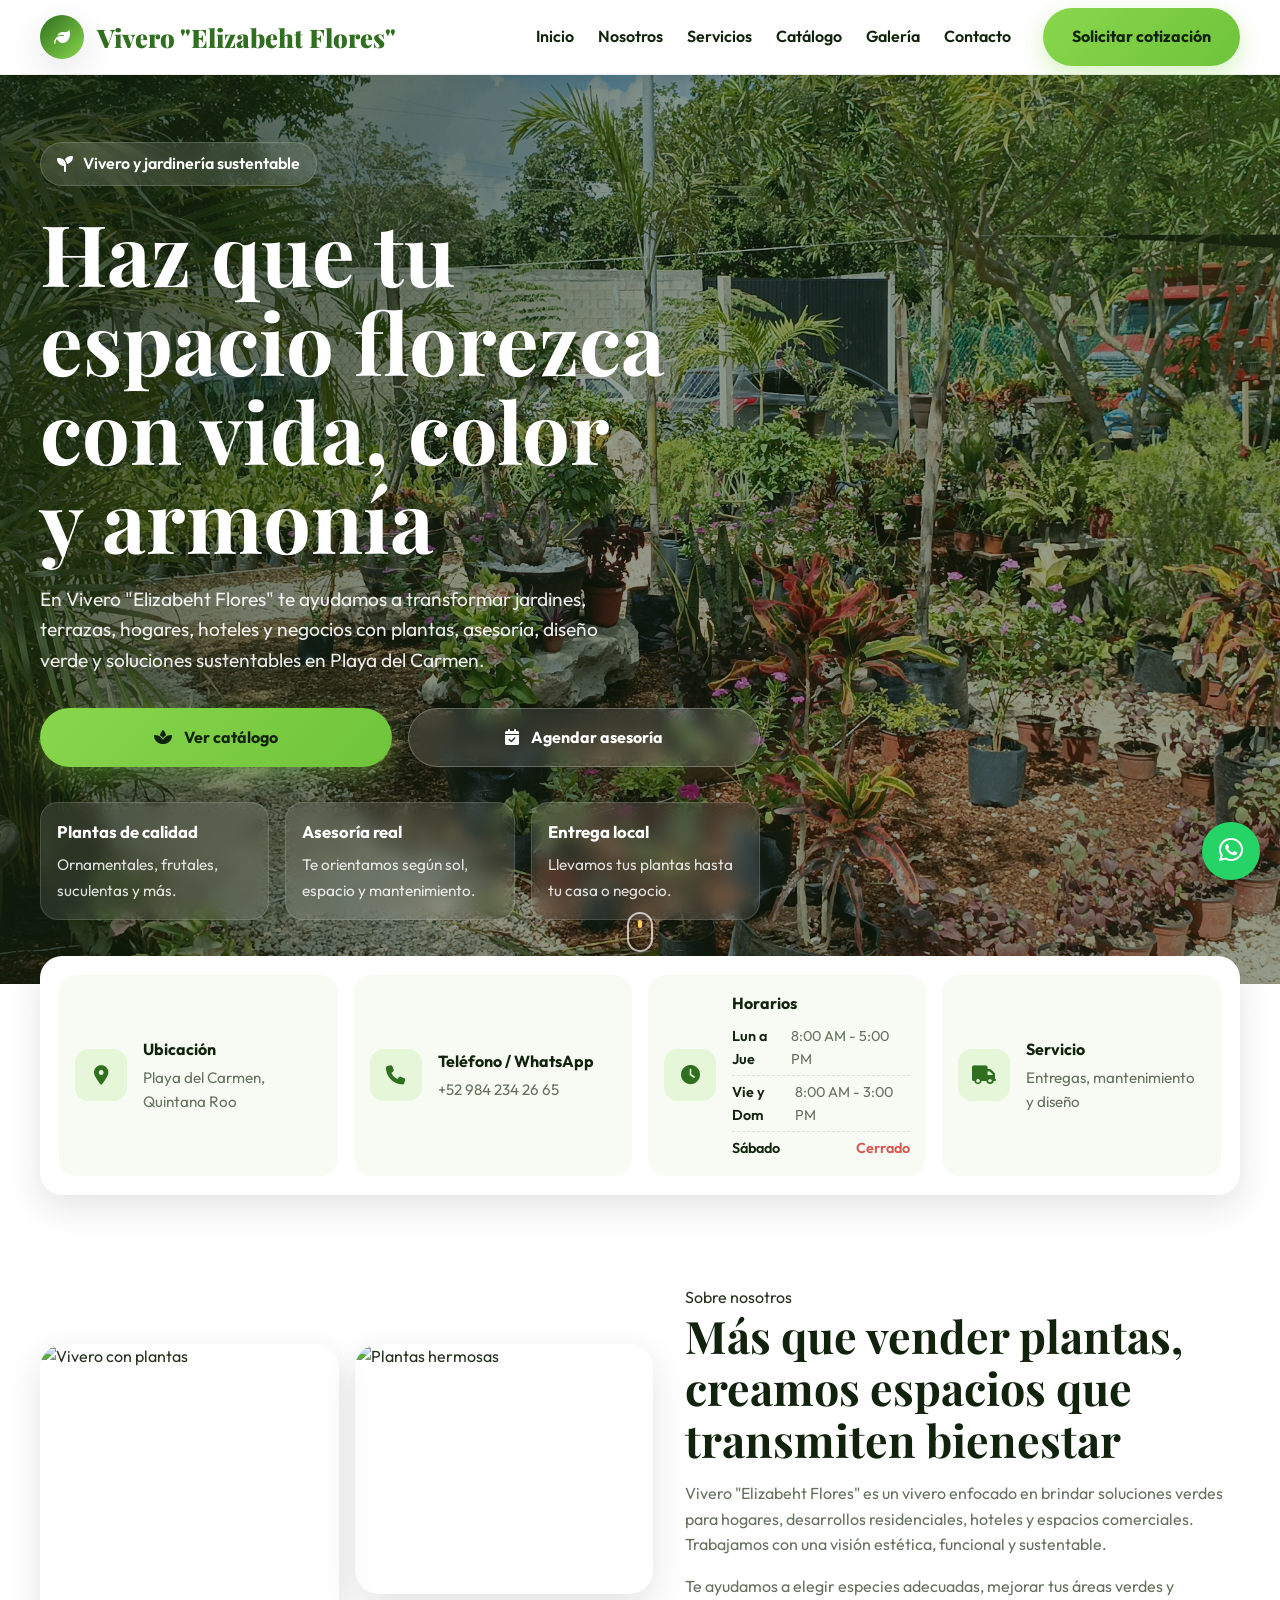
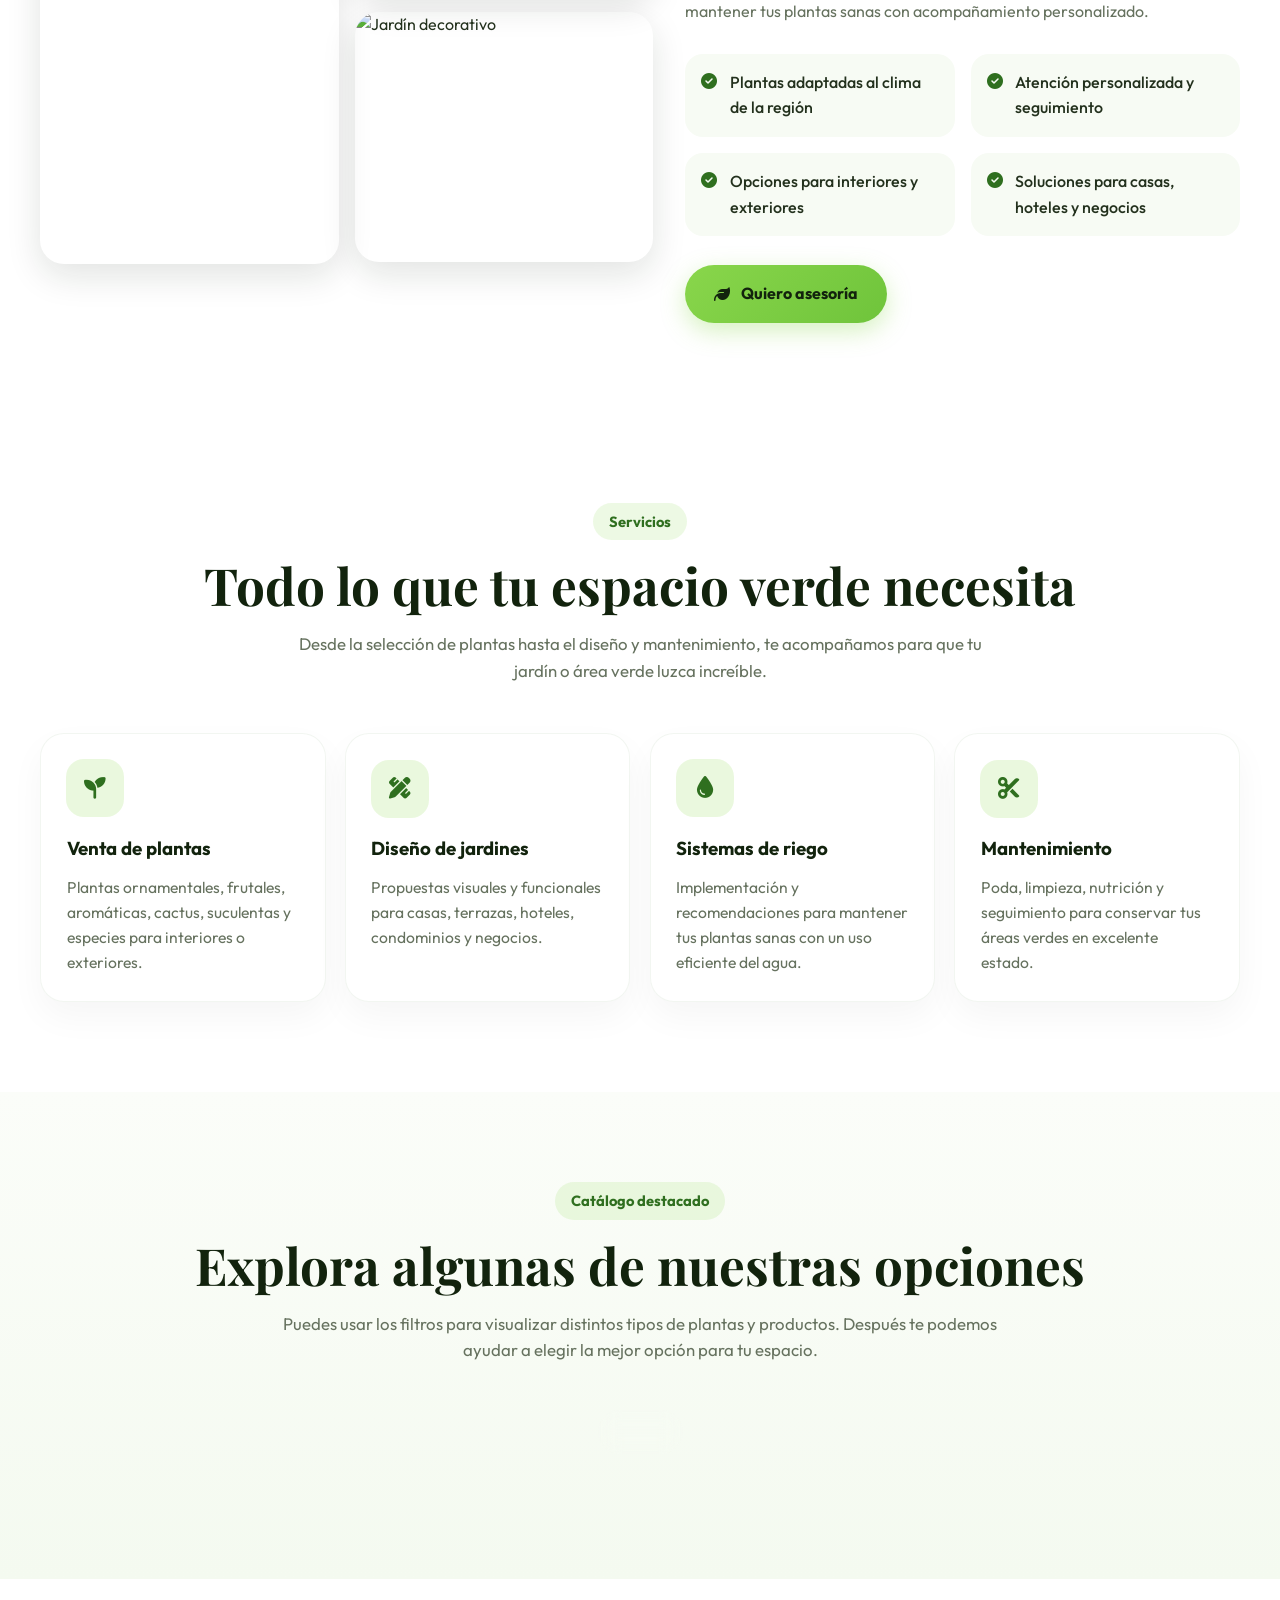
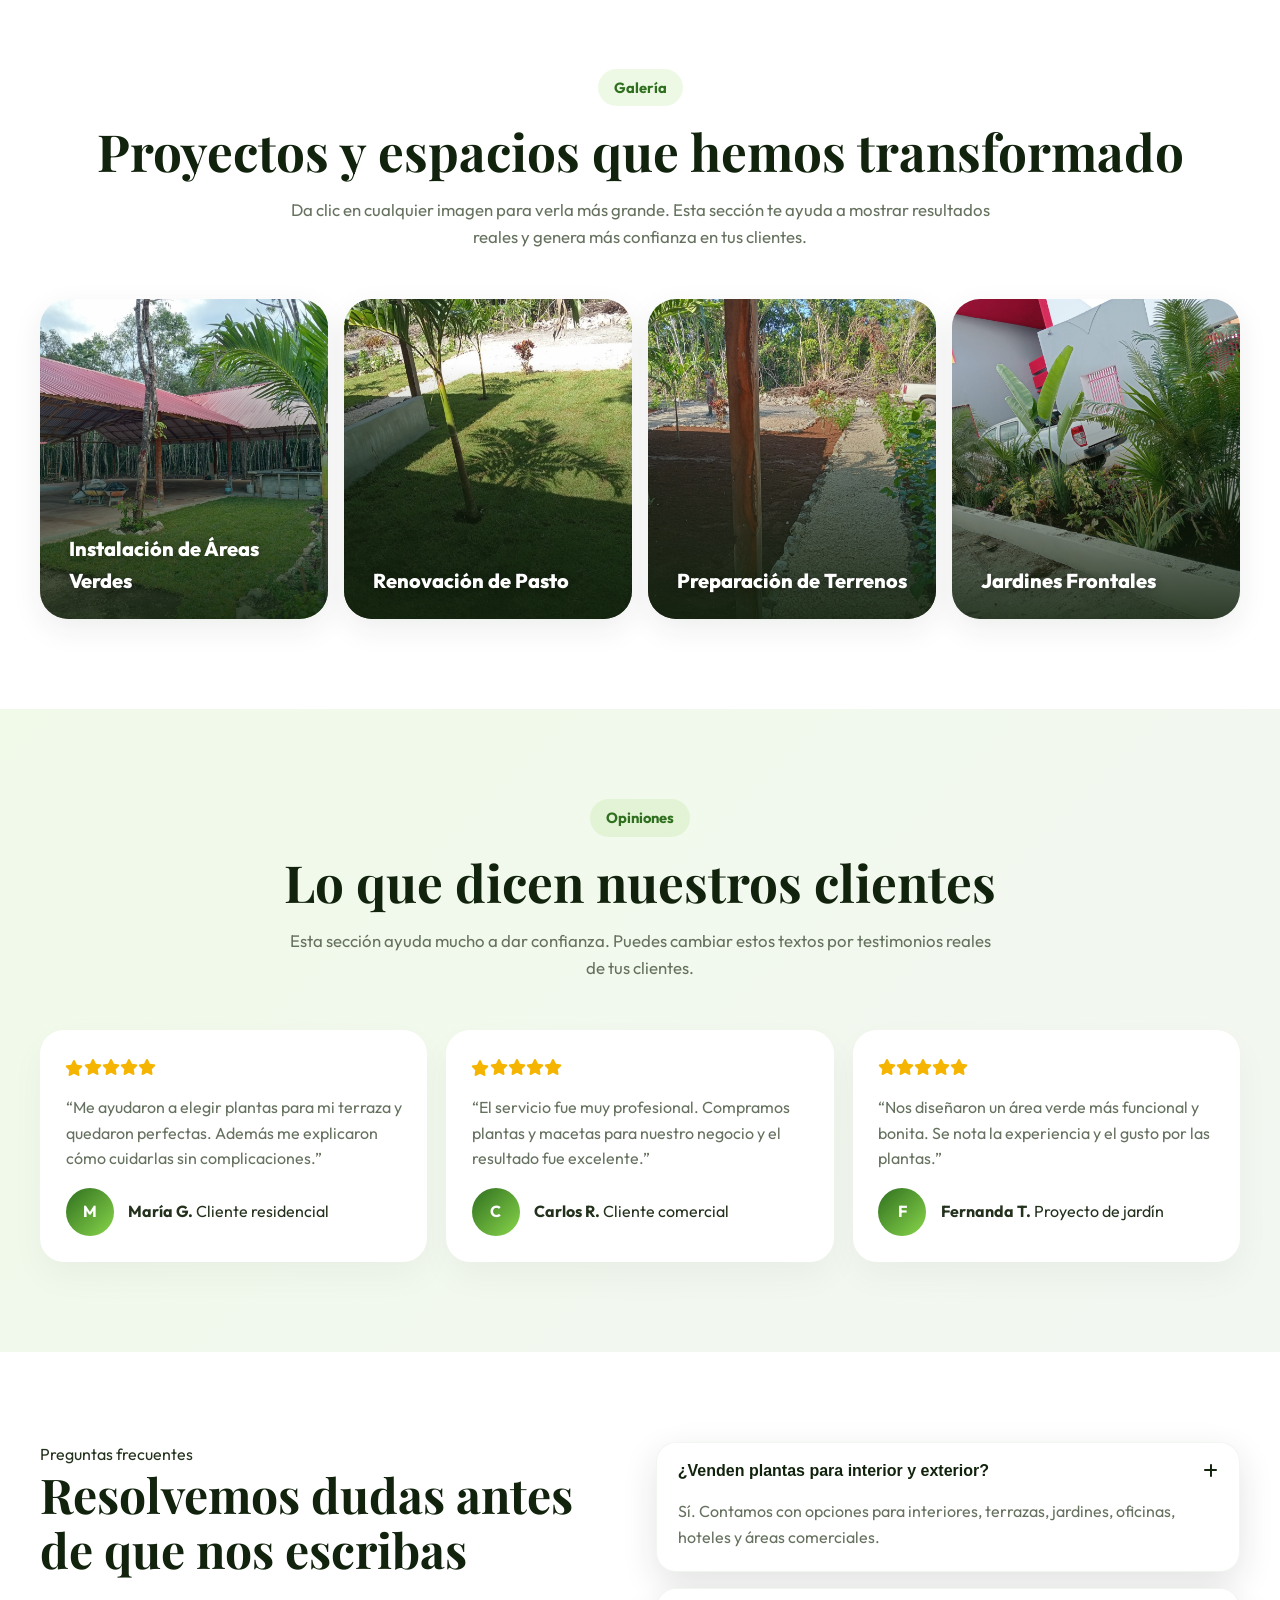
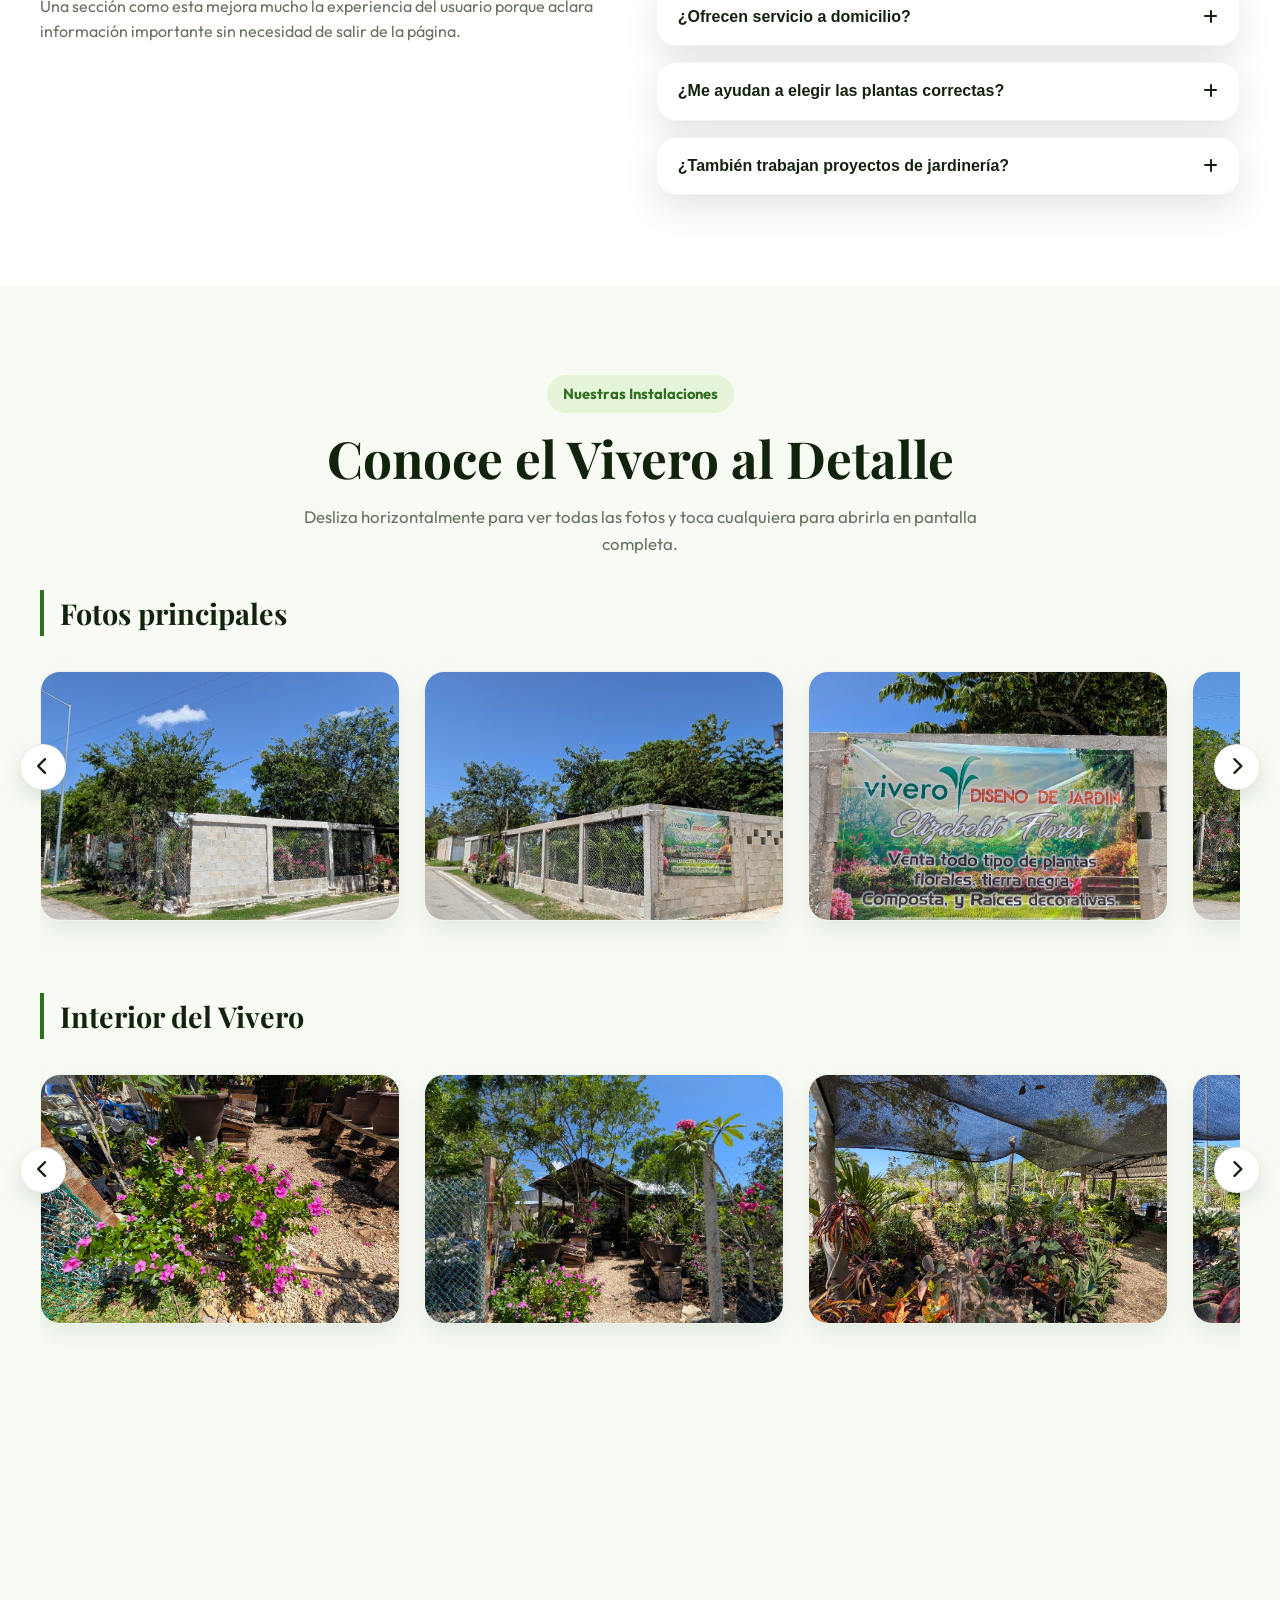
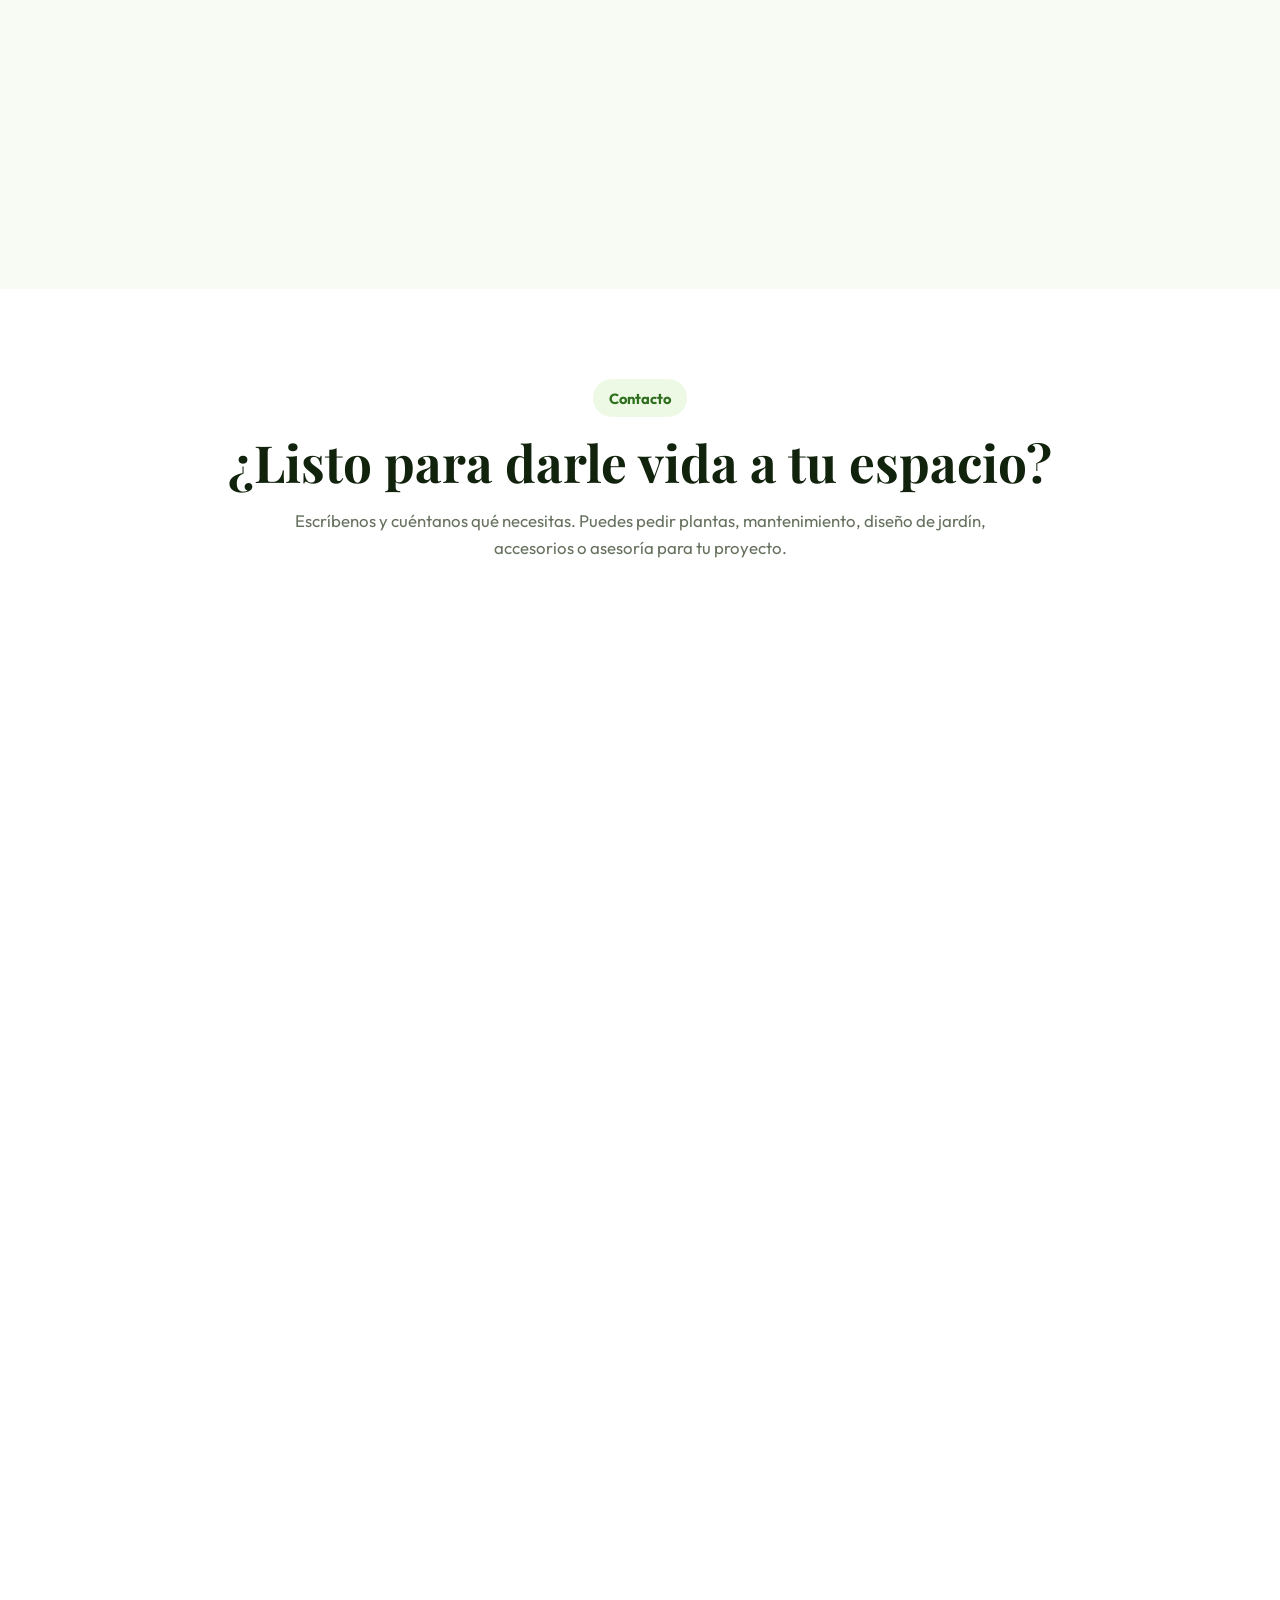
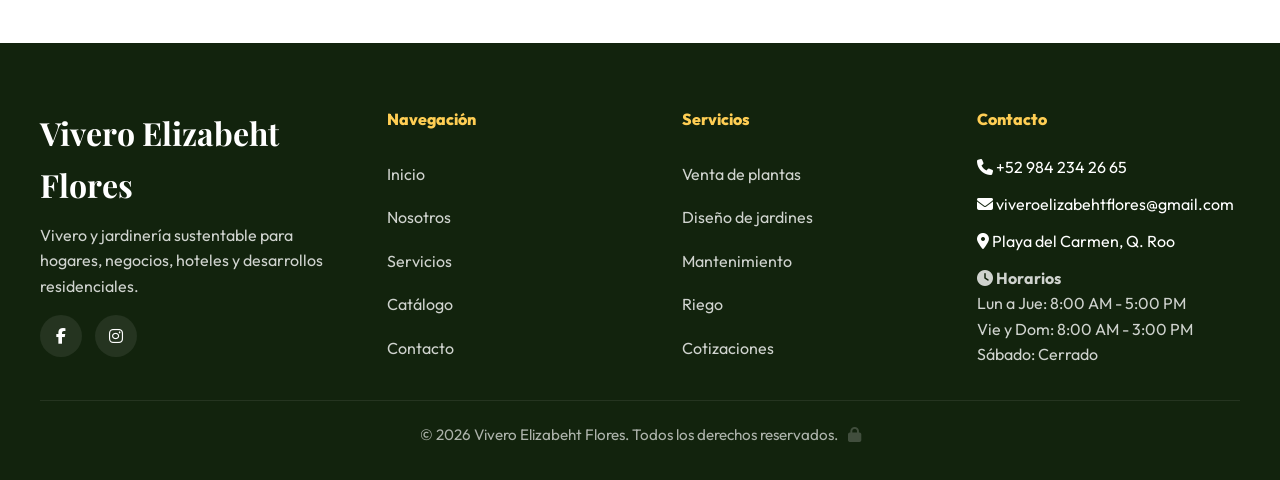
==== index.html @ 1a07c782 "feat: make categories dynamic and filters functional in catalog and admin panel" ====
<!doctype html>
<html lang="es">
  <head>
    <meta charset="UTF-8" />
    <meta name="viewport" content="width=device-width, initial-scale=1.0" />
    <title>Vivero "Elizabeht Flores" | Vivero y Diseño de Jardin</title>
    <!-- Favicon sin imagen, usando un emoji como SVG directo -->
    <link
      rel="icon"
      href="data:image/svg+xml,<svg xmlns=%22http://www.w3.org/2000/svg%22 viewBox=%220 0 100 100%22><text y=%22.9em%22 font-size=%2290%22>🍃</text></svg>"
    />

    <link
      href="https://fonts.googleapis.com/css2?family=Outfit:wght@300;400;500;600;700;800&family=Playfair+Display:wght@700;900&display=swap"
      rel="stylesheet"
    />
    <link
      rel="stylesheet"
      href="https://cdnjs.cloudflare.com/ajax/libs/font-awesome/6.5.2/css/all.min.css"
    />
    <link rel="stylesheet" href="https://unpkg.com/aos@next/dist/aos.css" />

    <link rel="stylesheet" href="./css/styles.css" />

    <!-- Bloque de codigo para google -->
    <meta
      name="google-site-verification"
      content="ROTJ629P1nm3HGKE8io6_89WBosY_3E4zKJdq55ZODc"
    />
  </head>
  <body>
    <!-- Preloader -->
    <div id="preloader">
      <div class="spinner">
        <i class="fas fa-leaf"></i>
      </div>
    </div>

    <a
      href="https://wa.me/529842342665?text=Hola,%20quiero%20informaci%C3%B3n%20sobre%20sus%20plantas%20y%20servicios"
      class="btn-whatsapp"
      target="_blank"
      aria-label="Contactar por WhatsApp"
    >
      <i class="fab fa-whatsapp"></i>
    </a>

    <button class="btn-top" id="btnTop" aria-label="Volver arriba">
      <i class="fas fa-arrow-up"></i>
    </button>

    <header>
      <div class="container header-inner">
        <a href="#inicio" class="logo">
          <div class="logo-icon">
            <i class="fas fa-leaf"></i>
          </div>
          <span>Vivero "Elizabeht Flores"</span>
        </a>

        <button class="menu-btn" id="menuBtn" aria-label="Abrir menú">
          <span class="hamburger-line"></span>
          <span class="hamburger-line"></span>
          <span class="hamburger-line"></span>
        </button>

        <nav id="mainNav">
          <a href="#inicio">Inicio</a>
          <a href="#nosotros">Nosotros</a>
          <a href="#servicios">Servicios</a>
          <a href="#catalogo">Catálogo</a>
          <a href="#galeria">Galería</a>
          <a href="#contacto">Contacto</a>
          <div class="nav-cta">
            <a href="#contacto" class="btn-main">Solicitar cotización</a>
          </div>
        </nav>
      </div>
    </header>

    <section class="hero" id="inicio">
      <img
        src="./assets/images/IMG_20250820_103934_4.jpg"
        class="hero-bg"
        alt="Vivero de Elizabeht Flores"
      />

      <div class="container">
        <div class="hero-content" data-aos="fade-up">
          <div class="hero-badge">
            <i class="fas fa-seedling"></i>
            <span>Vivero y jardinería sustentable</span>
          </div>

          <h1>Haz que tu espacio florezca con vida, color y armonía</h1>
          <p>
            En Vivero "Elizabeht Flores" te ayudamos a transformar jardines,
            terrazas, hogares, hoteles y negocios con plantas, asesoría, diseño
            verde y soluciones sustentables en Playa del Carmen.
          </p>

          <div class="hero-actions">
            <a href="#catalogo" class="btn-main">
              <i class="fas fa-spa"></i>
              Ver catálogo
            </a>
            <a href="#contacto" class="btn-outline">
              <i class="fas fa-calendar-check"></i>
              Agendar asesoría
            </a>
          </div>

          <div class="hero-cards">
            <div class="hero-card">
              <strong>Plantas de calidad</strong>
              <span>Ornamentales, frutales, suculentas y más.</span>
            </div>
            <div class="hero-card">
              <strong>Asesoría real</strong>
              <span>Te orientamos según sol, espacio y mantenimiento.</span>
            </div>
            <div class="hero-card">
              <strong>Entrega local</strong>
              <span>Llevamos tus plantas hasta tu casa o negocio.</span>
            </div>
          </div>
        </div>
      </div>

      <!-- Indicador de scroll animado -->
      <a href="#nosotros" class="scroll-indicator">
        <div class="mouse">
          <div class="wheel"></div>
        </div>
      </a>
    </section>
    <section class="quick-info" id="nosotros">
      <div class="container">
        <div class="quick-info-grid" data-aos="fade-up">
          <a
            href="https://maps.app.goo.gl/1vg1oUu3hEB6osFq8"
            target="_blank"
            rel="noopener noreferrer"
            class="quick-item quick-link-card"
          >
            <i class="fas fa-location-dot"></i>
            <div class="quick-text">
              <h4>Ubicación</h4>
              <p>Playa del Carmen,<br />Quintana Roo</p>
            </div>
          </a>

          <a
            href="https://wa.me/529842342665"
            target="_blank"
            class="quick-item quick-link-card"
          >
            <i class="fas fa-phone"></i>
            <div class="quick-text">
              <h4>Teléfono / WhatsApp</h4>
              <p>+52 984 234 26 65</p>
            </div>
          </a>

          <div class="quick-item quick-item-schedule">
            <i class="fas fa-clock"></i>
            <div class="schedule-info">
              <h4>Horarios</h4>

              <div class="schedule-row">
                <span class="day">Lun a Jue</span>
                <span class="time">8:00 AM - 5:00 PM</span>
              </div>

              <div class="schedule-row">
                <span class="day">Vie y Dom</span>
                <span class="time">8:00 AM - 3:00 PM</span>
              </div>

              <div class="schedule-row closed">
                <span class="day">Sábado</span>
                <span class="time">Cerrado</span>
              </div>
            </div>
          </div>

          <div class="quick-item">
            <i class="fas fa-truck"></i>
            <div class="quick-text">
              <h4>Servicio</h4>
              <p>Entregas, mantenimiento<br />y diseño</p>
            </div>
          </div>
        </div>
      </div>
    </section>

    <section class="section" id="nosotros">
      <div class="container">
        <div class="about-grid">
          <div class="about-images" data-aos="fade-right">
            <img
              loading="lazy"
              src="./assets/images/IMG_20260308_135149_129.jpg"
              alt="Vivero con plantas"
            />
            <img
              loading="lazy"
              src="./assets/images/IMG_20250820_105309_338.jpg"
              alt="Plantas hermosas"
            />
            <img
              loading="lazy"
              src="./assets/images/IMG_20250820_105323_895.jpg"
              alt="Jardín decorativo"
            />
          </div>

          <div class="about-content" data-aos="fade-left">
            <div class="tag">Sobre nosotros</div>
            <h3>
              Más que vender plantas, creamos espacios que transmiten bienestar
            </h3>
            <p>
              Vivero "Elizabeht Flores" es un vivero enfocado en brindar
              soluciones verdes para hogares, desarrollos residenciales, hoteles
              y espacios comerciales. Trabajamos con una visión estética,
              funcional y sustentable.
            </p>
            <p>
              Te ayudamos a elegir especies adecuadas, mejorar tus áreas verdes
              y mantener tus plantas sanas con acompañamiento personalizado.
            </p>

            <ul class="about-list">
              <li>
                <i class="fas fa-check-circle"></i> Plantas adaptadas al clima
                de la región
              </li>
              <li>
                <i class="fas fa-check-circle"></i> Atención personalizada y
                seguimiento
              </li>
              <li>
                <i class="fas fa-check-circle"></i> Opciones para interiores y
                exteriores
              </li>
              <li>
                <i class="fas fa-check-circle"></i> Soluciones para casas,
                hoteles y negocios
              </li>
            </ul>

            <a href="#contacto" class="btn-main">
              <i class="fas fa-leaf"></i>
              Quiero asesoría
            </a>
          </div>
        </div>
      </div>
    </section>

    <section class="section" id="servicios">
      <div class="container">
        <div class="section-header">
          <div class="tag">Servicios</div>
          <h2>Todo lo que tu espacio verde necesita</h2>
          <p>
            Desde la selección de plantas hasta el diseño y mantenimiento, te
            acompañamos para que tu jardín o área verde luzca increíble.
          </p>
        </div>

        <div class="services-grid">
          <article class="service-card" data-aos="fade-up">
            <div class="icon"><i class="fas fa-seedling"></i></div>
            <h3>Venta de plantas</h3>
            <p>
              Plantas ornamentales, frutales, aromáticas, cactus, suculentas y
              especies para interiores o exteriores.
            </p>
          </article>

          <article class="service-card" data-aos="fade-up" data-aos-delay="100">
            <div class="icon"><i class="fas fa-pencil-ruler"></i></div>
            <h3>Diseño de jardines</h3>
            <p>
              Propuestas visuales y funcionales para casas, terrazas, hoteles,
              condominios y negocios.
            </p>
          </article>

          <article class="service-card" data-aos="fade-up" data-aos-delay="200">
            <div class="icon"><i class="fas fa-droplet"></i></div>
            <h3>Sistemas de riego</h3>
            <p>
              Implementación y recomendaciones para mantener tus plantas sanas
              con un uso eficiente del agua.
            </p>
          </article>

          <article class="service-card" data-aos="fade-up" data-aos-delay="300">
            <div class="icon"><i class="fas fa-scissors"></i></div>
            <h3>Mantenimiento</h3>
            <p>
              Poda, limpieza, nutrición y seguimiento para conservar tus áreas
              verdes en excelente estado.
            </p>
          </article>
        </div>
      </div>
    </section>

    <section class="section catalog" id="catalogo">
      <div class="container">
        <div class="section-header">
          <div class="tag">Catálogo destacado</div>
          <h2>Explora algunas de nuestras opciones</h2>
          <p>
            Puedes usar los filtros para visualizar distintos tipos de plantas y
            productos. Después te podemos ayudar a elegir la mejor opción para
            tu espacio.
          </p>
        </div>

        <div class="filter-buttons" id="filterButtonsContainer">
          <button class="filter-btn active" data-filter="all">Todo</button>
          <!-- Los botones dinámicos se inyectarán aquí -->
        </div>

        <div class="catalog-grid" id="catalogGrid">
          <!-- Las plantas dinámicas se inyectarán aquí desde Firebase/ImgBB -->
        </div>
      </div>
    </section>

    <section class="section" id="galeria">
      <div class="container">
        <div class="section-header">
          <div class="tag">Galería</div>
          <h2>Proyectos y espacios que hemos transformado</h2>
          <p>
            Da clic en cualquier imagen para verla más grande. Esta sección te
            ayuda a mostrar resultados reales y genera más confianza en tus
            clientes.
          </p>
        </div>

        <div class="gallery-grid">
          <div
            class="gallery-item"
            data-image="./assets/images/WhatsApp%20Image%202026-04-20%20at%203.04.05%20PM.jpeg"
            data-aos="zoom-in"
          >
            <img
              loading="lazy"
              src="./assets/images/WhatsApp Image 2026-04-20 at 3.04.05 PM.jpeg"
              alt="Instalación de espacios verdes en terrazas amplias"
            />
            <div class="gallery-overlay">
              <h4>Instalación de Áreas Verdes</h4>
            </div>
          </div>

          <div
            class="gallery-item"
            data-image="./assets/images/WhatsApp%20Image%202026-04-20%20at%203.04.06%20PM.jpeg"
            data-aos="zoom-in"
            data-aos-delay="100"
          >
            <img
              loading="lazy"
              src="./assets/images/WhatsApp Image 2026-04-20 at 3.04.06 PM.jpeg"
              alt="Colocación de pasto en rollo y palmas"
            />
            <div class="gallery-overlay"><h4>Renovación de Pasto</h4></div>
          </div>

          <div
            class="gallery-item"
            data-image="./assets/images/WhatsApp%20Image%202026-04-20%20at%203.04.46%20PM.jpeg"
            data-aos="zoom-in"
            data-aos-delay="200"
          >
            <img
              loading="lazy"
              src="./assets/images/WhatsApp Image 2026-04-20 at 3.04.46 PM.jpeg"
              alt="Preparación de terreno con tierra enriquecida y piedras"
            />
            <div class="gallery-overlay"><h4>Preparación de Terrenos</h4></div>
          </div>

          <div
            class="gallery-item"
            data-image="./assets/images/WhatsApp%20Image%202026-04-20%20at%203.05.05%20PM.jpeg"
            data-aos="zoom-in"
            data-aos-delay="300"
          >
            <img
              loading="lazy"
              src="./assets/images/WhatsApp Image 2026-04-20 at 3.05.05 PM.jpeg"
              alt="Diseño de jardinera para fachadas exteriores"
            />
            <div class="gallery-overlay"><h4>Jardines Frontales</h4></div>
          </div>
        </div>
      </div>
    </section>

    <section class="section testimonials">
      <div class="container">
        <div class="section-header">
          <div class="tag">Opiniones</div>
          <h2>Lo que dicen nuestros clientes</h2>
          <p>
            Esta sección ayuda mucho a dar confianza. Puedes cambiar estos
            textos por testimonios reales de tus clientes.
          </p>
        </div>

        <div class="testimonial-grid">
          <article class="testimonial-card" data-aos="fade-up">
            <div class="stars">
              <i class="fas fa-star"></i><i class="fas fa-star"></i
              ><i class="fas fa-star"></i><i class="fas fa-star"></i
              ><i class="fas fa-star"></i>
            </div>
            <p>
              “Me ayudaron a elegir plantas para mi terraza y quedaron
              perfectas. Además me explicaron cómo cuidarlas sin
              complicaciones.”
            </p>
            <div class="testimonial-user">
              <div class="testimonial-avatar">M</div>
              <div>
                <strong>María G.</strong>
                <span>Cliente residencial</span>
              </div>
            </div>
          </article>

          <article
            class="testimonial-card"
            data-aos="fade-up"
            data-aos-delay="100"
          >
            <div class="stars">
              <i class="fas fa-star"></i><i class="fas fa-star"></i
              ><i class="fas fa-star"></i><i class="fas fa-star"></i
              ><i class="fas fa-star"></i>
            </div>
            <p>
              “El servicio fue muy profesional. Compramos plantas y macetas para
              nuestro negocio y el resultado fue excelente.”
            </p>
            <div class="testimonial-user">
              <div class="testimonial-avatar">C</div>
              <div>
                <strong>Carlos R.</strong>
                <span>Cliente comercial</span>
              </div>
            </div>
          </article>

          <article
            class="testimonial-card"
            data-aos="fade-up"
            data-aos-delay="200"
          >
            <div class="stars">
              <i class="fas fa-star"></i><i class="fas fa-star"></i
              ><i class="fas fa-star"></i><i class="fas fa-star"></i
              ><i class="fas fa-star"></i>
            </div>
            <p>
              “Nos diseñaron un área verde más funcional y bonita. Se nota la
              experiencia y el gusto por las plantas.”
            </p>
            <div class="testimonial-user">
              <div class="testimonial-avatar">F</div>
              <div>
                <strong>Fernanda T.</strong>
                <span>Proyecto de jardín</span>
              </div>
            </div>
          </article>
        </div>
      </div>
    </section>

    <section class="section" id="faq">
      <div class="container">
        <div class="faq-grid">
          <div data-aos="fade-right">
            <div class="tag">Preguntas frecuentes</div>
            <h2
              style="
                font-family: &quot;Playfair Display&quot;, serif;
                font-size: clamp(2rem, 4vw, 3rem);
                line-height: 1.15;
                margin-bottom: 1rem;
                color: var(--dark);
              "
            >
              Resolvemos dudas antes de que nos escribas
            </h2>
            <p style="color: var(--muted)">
              Una sección como esta mejora mucho la experiencia del usuario
              porque aclara información importante sin necesidad de salir de la
              página.
            </p>
          </div>

          <div class="faq-list" data-aos="fade-left">
            <div class="faq-item active">
              <button class="faq-question">
                ¿Venden plantas para interior y exterior?
                <i class="fas fa-plus"></i>
              </button>
              <div class="faq-answer">
                <p>
                  Sí. Contamos con opciones para interiores, terrazas, jardines,
                  oficinas, hoteles y áreas comerciales.
                </p>
              </div>
            </div>

            <div class="faq-item">
              <button class="faq-question">
                ¿Ofrecen servicio a domicilio?
                <i class="fas fa-plus"></i>
              </button>
              <div class="faq-answer">
                <p>
                  Sí. Podemos coordinar entregas locales y también visitas para
                  asesoría o mantenimiento según la zona.
                </p>
              </div>
            </div>

            <div class="faq-item">
              <button class="faq-question">
                ¿Me ayudan a elegir las plantas correctas?
                <i class="fas fa-plus"></i>
              </button>
              <div class="faq-answer">
                <p>
                  Sí. Te orientamos de acuerdo con el espacio, la cantidad de
                  sol, el tipo de uso y el mantenimiento que deseas.
                </p>
              </div>
            </div>

            <div class="faq-item">
              <button class="faq-question">
                ¿También trabajan proyectos de jardinería?
                <i class="fas fa-plus"></i>
              </button>
              <div class="faq-answer">
                <p>
                  Sí. Podemos apoyar con el diseño, sistemas de riego,
                  mantenimiento y mejoras estéticas de tus áreas verdes.
                </p>
              </div>
            </div>
          </div>
        </div>
      </div>
    </section>

    <section class="section gallery-section" id="galeria-carpetas">
      <div class="container">
        <div class="section-header" data-aos="fade-up">
          <div class="tag">Nuestras Instalaciones</div>
          <h2>Conoce el Vivero al Detalle</h2>
          <p>
            Desliza horizontalmente para ver todas las fotos y toca cualquiera
            para abrirla en pantalla completa.
          </p>
        </div>

        <div id="gallery-carousels-container"></div>
      </div>
    </section>

    <section class="section" id="contacto">
      <div class="container">
        <div class="section-header">
          <div class="tag">Contacto</div>
          <h2>¿Listo para darle vida a tu espacio?</h2>
          <p>
            Escríbenos y cuéntanos qué necesitas. Puedes pedir plantas,
            mantenimiento, diseño de jardín, accesorios o asesoría para tu
            proyecto.
          </p>
        </div>

        <div class="contact-wrapper">
          <div class="contact-panel" data-aos="fade-right">
            <h3>Solicita información</h3>
            <p>Déjanos tus datos y te responderemos lo antes posible.</p>

            <div class="contact-info-grid">
              <div class="contact-info-card">
                <strong>WhatsApp</strong>
                <a href="https://wa.me/529842342665" target="_blank"
                  >+52 984 234 26 65</a
                >
              </div>

              <div class="contact-info-card">
                <strong>Correo</strong>
                <span>viveroelizabehtflores@gmail.com</span>
              </div>

              <div class="contact-info-card">
                <strong>Ubicación</strong>
                <span>Playa del Carmen, Quintana Roo</span>
              </div>

              <div class="quick-item quick-item-schedule">
                <i class="fas fa-clock"></i>
                <div class="schedule-info">
                  <h4>Horarios</h4>

                  <div class="schedule-row">
                    <span class="day">Lun a Jue</span>
                    <span class="time">8:00 AM - 5:00 PM</span>
                  </div>

                  <div class="schedule-row">
                    <span class="day">Vie y Dom</span>
                    <span class="time">8:00 AM - 3:00 PM</span>
                  </div>

                  <div class="schedule-row closed">
                    <span class="day">Sábado</span>
                    <span class="time">Cerrado</span>
                  </div>
                </div>
              </div>
            </div>

            <form class="contact-form" id="contactForm">
              <div class="form-row">
                <input
                  type="text"
                  id="nombre"
                  placeholder="Nombre completo"
                  required
                />
                <input
                  type="tel"
                  id="telefono"
                  placeholder="WhatsApp o teléfono"
                  required
                />
              </div>

              <div class="form-row">
                <input
                  type="email"
                  id="correo"
                  placeholder="Correo electrónico"
                />
                <select id="servicio" required>
                  <option value="">Selecciona un servicio</option>
                  <option>Compra de plantas</option>
                  <option>Diseño de jardín</option>
                  <option>Mantenimiento</option>
                  <option>Sistema de riego</option>
                  <option>Asesoría general</option>
                </select>
              </div>

              <textarea
                id="mensaje"
                placeholder="Cuéntanos sobre tu espacio, lo que buscas o el tipo de plantas que te interesan..."
                required
              ></textarea>

              <button type="submit" class="btn-main submit-btn" id="submitBtn">
                <span class="btn-content">
                  <i class="fas fa-paper-plane"></i>
                  <span>Enviar solicitud</span>
                </span>

                <span class="btn-loading-content">
                  <span class="btn-loader"></span>
                  <span>Enviando solicitud...</span>
                </span>
              </button>

              <div id="formMessage" class="form-message"></div>

              <p class="form-note">
                Completa tus datos y te responderemos lo antes posible.
              </p>
            </form>
          </div>

          <div class="map-panel" data-aos="fade-left">
            <iframe
              src="https://www.google.com/maps/embed?pb=!1m18!1m12!1m3!1d1861.944208006818!2d-87.091781!3d20.6268454!2m3!1f0!2f0!3f0!3m2!1i1024!2i768!4f13.1!3m3!1m2!1s0x8f4e43f1f3645ef9%3A0x91ddd2e7632861a0!2sVivero%20Dise%C3%B1o%20de%20Jard%C3%ADn%20%22Elizabeht%20Flores%22!5e0!3m2!1ses-419!2smx!4v1700000000000!5m2!1ses-419!2smx"
              allowfullscreen=""
              loading="lazy"
              referrerpolicy="no-referrer-when-downgrade"
            >
            </iframe>
          </div>
        </div>
      </div>
    </section>

    <footer>
      <div class="container">
        <div class="footer-grid">
          <div class="footer-brand">
            <h3>Vivero Elizabeht Flores</h3>
            <p>
              Vivero y jardinería sustentable para hogares, negocios, hoteles y
              desarrollos residenciales.
            </p>
            <div class="footer-social">
              <a
                href="https://www.facebook.com/profile.php?id=61579637145298"
                aria-label="Facebook"
              >
                <i class="fab fa-facebook-f"></i>
              </a>
              <a href="#" aria-label="Instagram">
                <i class="fab fa-instagram"></i>
              </a>
            </div>
          </div>

          <div class="footer-links">
            <div class="footer-title">Navegación</div>
            <a href="#inicio">Inicio</a>
            <a href="#nosotros">Nosotros</a>
            <a href="#servicios">Servicios</a>
            <a href="#catalogo">Catálogo</a>
            <a href="#contacto">Contacto</a>
          </div>

          <div class="footer-links">
            <div class="footer-title">Servicios</div>
            <a href="#servicios">Venta de plantas</a>
            <a href="#servicios">Diseño de jardines</a>
            <a href="#servicios">Mantenimiento</a>
            <a href="#servicios">Riego</a>
            <a href="#contacto">Cotizaciones</a>
          </div>

          <div class="footer-contact">
            <div class="footer-title">Contacto</div>

            <a
              href="https://wa.me/529842342665"
              target="_blank"
              class="footer-contact-link"
            >
              <i class="fas fa-phone"></i>
              <span>+52 984 234 26 65</span>
            </a>

            <a
              href="mailto:viveroelizabehtflores@gmail.com"
              class="footer-contact-link"
            >
              <i class="fas fa-envelope"></i>
              <span>viveroelizabehtflores@gmail.com</span>
            </a>

            <a
              href="https://www.google.com/maps?q=20.626784759402994,-87.09155298366748"
              target="_blank"
              class="footer-contact-link"
            >
              <i class="fas fa-location-dot"></i>
              <span>Playa del Carmen, Q. Roo</span>
            </a>

            <div class="footer-schedule">
              <p><i class="fas fa-clock"></i> <strong>Horarios</strong></p>
              <p>Lun a Jue: 8:00 AM - 5:00 PM</p>
              <p>Vie y Dom: 8:00 AM - 3:00 PM</p>
              <p>Sábado: Cerrado</p>
            </div>
          </div>
        </div>

        <div
          class="footer-bottom"
          style="
            display: flex;
            justify-content: center;
            align-items: center;
            gap: 10px;
          "
        >
          <span
            >© 2026 Vivero Elizabeht Flores. Todos los derechos
            reservados.</span
          >
          <a
            href="admin.html"
            style="
              color: inherit;
              text-decoration: none;
              opacity: 0.3;
              transition: opacity 0.3s;
            "
            onmouseover="this.style.opacity = 1"
            onmouseout="this.style.opacity = 0.3"
            title="Panel de Administración"
          >
            <i class="fas fa-lock"></i>
          </a>
        </div>
      </div>
    </footer>

    <div class="lightbox" id="lightbox">
      <button
        class="lightbox-nav lightbox-prev"
        id="lightboxPrev"
        aria-label="Anterior"
      >
        <i class="fas fa-chevron-left"></i>
      </button>
      <button
        class="lightbox-nav lightbox-next"
        id="lightboxNext"
        aria-label="Siguiente"
      >
        <i class="fas fa-chevron-right"></i>
      </button>
      <div class="lightbox-content">
        <button
          class="lightbox-close"
          id="lightboxClose"
          aria-label="Cerrar imagen"
        >
          <i class="fas fa-times"></i>
        </button>
        <img loading="lazy" src="" alt="Imagen ampliada" id="lightboxImg" />
      </div>
    </div>

    <div id="toastContainer" class="toast-container"></div>

    <script src="https://unpkg.com/aos@next/dist/aos.js"></script>

    <script src="./js/app.js" defer></script>
    <script type="module" src="./js/fetch-catalog.js"></script>
  </body>
</html>
---- css/styles.css ----
:root {
        --primary: #2f6f1f;
        --primary-dark: #1f4f14;
        --secondary: #89d64b;
        --dark: #12230d;
        --light: #f7fbf4;
        --white: #ffffff;
        --accent: #ffce54;
        --text: #23311d;
        --muted: #66725f;
        --shadow: 0 12px 35px rgba(18, 35, 13, 0.12);
        --radius: 22px;
        --radius-sm: 14px;
        --max-width: 1200px;
      }

      * {
        margin: 0;
        padding: 0;
        box-sizing: border-box;
      }

      html {
        scroll-behavior: smooth;
      }

      body {
        font-family: "Outfit", sans-serif;
        background: var(--white);
        color: var(--text);
        line-height: 1.6;
        overflow-x: hidden;
      }

      img {
        max-width: 100%;
        display: block;
      }

      a {
        text-decoration: none;
        color: inherit;
      }

      .container {
        width: min(100% - 2rem, var(--max-width));
        margin-inline: auto;
      }

      .section {
        padding: 90px 0;
      }

      .section-header {
        text-align: center;
        margin-bottom: 3rem;
      }

      .section-header .tag {
        display: inline-block;
        padding: 0.45rem 1rem;
        border-radius: 999px;
        background: rgba(137, 214, 75, 0.15);
        color: var(--primary);
        font-weight: 700;
        margin-bottom: 1rem;
        font-size: 0.92rem;
      }

      .section-header h2 {
        font-family: "Playfair Display", serif;
        font-size: clamp(2rem, 4vw, 3.4rem);
        line-height: 1.15;
        margin-bottom: 1rem;
        color: var(--dark);
      }

      .section-header p {
        max-width: 720px;
        margin: 0 auto;
        color: var(--muted);
        font-size: 1.05rem;
      }

      .btn-main,
      .btn-outline {
        display: inline-flex;
        align-items: center;
        justify-content: center;
        gap: 0.7rem;
        padding: 1rem 1.8rem;
        border-radius: 999px;
        font-weight: 700;
        transition: 0.3s ease;
        cursor: pointer;
        border: none;
      }

      .btn-main {
        background: linear-gradient(135deg, var(--secondary), #6fc43b);
        color: var(--dark);
        box-shadow: 0 8px 25px rgba(137, 214, 75, 0.35);
        position: relative;
        overflow: hidden;
        z-index: 1;
      }

      .btn-main::after {
        content: "";
        position: absolute;
        top: 0;
        left: -100%;
        width: 50%;
        height: 100%;
        background: linear-gradient(
          to right,
          rgba(255, 255, 255, 0) 0%,
          rgba(255, 255, 255, 0.4) 50%,
          rgba(255, 255, 255, 0) 100%
        );
        transform: skewX(-25deg);
        transition: all 0.75s ease;
        z-index: -1;
      }

      .btn-main:hover {
        transform: translateY(-3px);
        box-shadow: 0 14px 30px rgba(137, 214, 75, 0.45);
      }

      .btn-main:hover::after {
        animation: shine 1.5s infinite;
      }

      @keyframes shine {
        100% {
          left: 200%;
        }
      }

      .btn-outline {
        background: rgba(255, 255, 255, 0.12);
        color: var(--white);
        border: 1px solid rgba(255, 255, 255, 0.25);
        backdrop-filter: blur(8px);
      }

      .btn-outline:hover {
        background: rgba(255, 255, 255, 0.22);
      }

      header {
        position: sticky;
        top: 0;
        z-index: 1200;
        background: rgba(255, 255, 255, 0.9);
        backdrop-filter: blur(14px);
        border-bottom: 1px solid rgba(18, 35, 13, 0.07);
      }

      .header-inner {
        min-height: 82px;
        display: flex;
        align-items: center;
        justify-content: space-between;
        gap: 1rem;
      }

      .logo {
        display: flex;
        align-items: center;
        gap: 0.8rem;
        font-weight: 900;
        color: var(--primary);
        white-space: nowrap;
      }

      .logo-icon {
        width: 44px;
        height: 44px;
        border-radius: 50%;
        display: grid;
        place-items: center;
        background: linear-gradient(135deg, var(--primary), var(--secondary));
        color: var(--white);
        box-shadow: var(--shadow);
      }

      .logo span {
        font-family: "Playfair Display", serif;
        font-size: 1.6rem;
      }

      nav {
        display: flex;
        align-items: center;
        gap: 1.5rem;
      }

      nav a {
        font-weight: 600;
        color: var(--dark);
        transition: 0.3s ease;
      }

      nav a:hover {
        color: var(--primary);
      }

      .nav-cta {
        margin-left: 0.5rem;
      }

      .menu-btn {
        display: none;
        width: 46px;
        height: 46px;
        border-radius: 12px;
        border: none;
        background: rgba(47, 111, 31, 0.08);
        color: var(--dark);
        font-size: 1.2rem;
        cursor: pointer;
      }

      .hero {
        min-height: 92vh;
        position: relative;
        display: flex;
        align-items: center;
        isolation: isolate;
        overflow: hidden;
      }

      .hero .hero-bg {
        position: absolute;
        inset: 0;
        width: 100%;
        height: 100%;
        object-fit: cover;
        z-index: -2;
      }

      .hero::before {
        content: "";
        position: absolute;
        inset: 0;
        z-index: -1;
        background:
          linear-gradient(
            110deg,
            rgba(18, 35, 13, 0.82),
            rgba(18, 35, 13, 0.45) 45%,
            rgba(18, 35, 13, 0.45)
          ),
          radial-gradient(
            circle at top right,
            rgba(137, 214, 75, 0.2),
            transparent 30%
          );
      }

      .hero-content {
        width: min(100%, 760px);
        color: var(--white);
        padding: 4rem 0 3rem;
      }

      .hero-badge {
        display: inline-flex;
        align-items: center;
        gap: 0.6rem;
        padding: 0.5rem 1rem;
        background: rgba(255, 255, 255, 0.12);
        border: 1px solid rgba(255, 255, 255, 0.16);
        border-radius: 999px;
        backdrop-filter: blur(10px);
        margin-bottom: 1.3rem;
        font-weight: 600;
        animation: float 4s ease-in-out infinite;
      }

      @keyframes float {
        0% { transform: translateY(0px); }
        50% { transform: translateY(-8px); }
        100% { transform: translateY(0px); }
      }

      .hero h1 {
        font-family: "Playfair Display", serif;
        font-size: clamp(2.8rem, 7vw, 5.3rem);
        line-height: 1.02;
        margin-bottom: 1.3rem;
      }

      .hero p {
        font-size: clamp(1rem, 2vw, 1.25rem);
        max-width: 640px;
        color: rgba(255, 255, 255, 0.9);
        margin-bottom: 2rem;
      }

      .scroll-indicator {
        position: absolute;
        bottom: 2rem;
        left: 50%;
        transform: translateX(-50%);
        display: flex;
        flex-direction: column;
        align-items: center;
        gap: 0.5rem;
        color: rgba(255,255,255,0.7);
        font-size: 0.85rem;
        letter-spacing: 2px;
        text-transform: uppercase;
        animation: float 3s ease-in-out infinite;
        z-index: 10;
        cursor: pointer;
      }

      .mouse {
        width: 26px;
        height: 40px;
        border: 2px solid rgba(255,255,255,0.7);
        border-radius: 20px;
        position: relative;
      }

      .wheel {
        width: 4px;
        height: 8px;
        background: var(--accent);
        border-radius: 2px;
        position: absolute;
        top: 6px;
        left: 50%;
        transform: translateX(-50%);
        animation: scroll 2s ease-in-out infinite;
      }

      @keyframes scroll {
        0% { transform: translate(-50%, 0); opacity: 1; }
        100% { transform: translate(-50%, 15px); opacity: 0; }
      }

      .hero-actions {
        display: flex;
        flex-wrap: wrap;
        gap: 1rem;
      }

      .hero-cards {
        margin-top: 2.2rem;
        display: grid;
        grid-template-columns: repeat(3, minmax(0, 1fr));
        gap: 1rem;
      }

      .hero-card {
        background: rgba(255, 255, 255, 0.1);
        border: 1px solid rgba(255, 255, 255, 0.14);
        border-radius: 18px;
        padding: 1rem;
        backdrop-filter: blur(8px);
      }

      .hero-card strong {
        display: block;
        font-size: 1.05rem;
        margin-bottom: 0.35rem;
      }

      .hero-card span {
        color: rgba(255, 255, 255, 0.84);
        font-size: 0.96rem;
      }

      .quick-info {
        margin-top: -45px;
        position: relative;
        z-index: 10;
      }

      .quick-info-grid {
        display: grid;
        grid-template-columns: repeat(4, 1fr);
        gap: 1rem;
        background: var(--white);
        border-radius: var(--radius);
        padding: 1.2rem;
        box-shadow: var(--shadow);
      }

      .quick-item {
        display: flex;
        align-items: center;
        gap: 1rem;
        padding: 1rem;
        border-radius: 18px;
        background: var(--light);
      }

      .quick-item i {
        width: 52px;
        height: 52px;
        display: grid;
        place-items: center;
        border-radius: 14px;
        background: rgba(137, 214, 75, 0.16);
        color: var(--primary);
        font-size: 1.2rem;
        flex-shrink: 0;
      }

      .quick-item h4 {
        font-size: 1rem;
        margin-bottom: 0.2rem;
        color: var(--dark);
      }

      .quick-item p {
        color: var(--muted);
        font-size: 0.95rem;
      }

      .about-grid {
        display: grid;
        grid-template-columns: 1.05fr 0.95fr;
        gap: 2rem;
        align-items: center;
      }

      .about-images {
        display: grid;
        grid-template-columns: 1fr 1fr;
        gap: 1rem;
      }

      .about-images img {
        height: 250px;
        width: 100%;
        object-fit: cover;
        border-radius: 24px;
        box-shadow: var(--shadow);
        transition: transform 0.5s ease;
      }

      .about-images img:hover {
        transform: scale(1.03) translateY(-5px);
      }

      .about-images img:nth-child(1) {
        grid-row: span 2;
        height: 100%;
        min-height: 520px;
        animation: float-slow 8s ease-in-out infinite;
      }
      
      .about-images img:nth-child(2) {
        animation: float-slow 6s ease-in-out infinite 1s;
      }
      
      .about-images img:nth-child(3) {
        animation: float-slow 7s ease-in-out infinite 2s;
      }

      @keyframes float-slow {
        0% { transform: translateY(0px); }
        50% { transform: translateY(-12px); }
        100% { transform: translateY(0px); }
      }

      .about-content h3 {
        font-family: "Playfair Display", serif;
        font-size: clamp(1.8rem, 4vw, 2.8rem);
        line-height: 1.15;
        margin-bottom: 1rem;
        color: var(--dark);
      }

      .about-content p {
        color: var(--muted);
        margin-bottom: 1rem;
      }

      .about-list {
        display: grid;
        grid-template-columns: 1fr 1fr;
        gap: 1rem;
        margin: 1.8rem 0;
      }

      .about-list li {
        list-style: none;
        display: flex;
        gap: 0.8rem;
        align-items: flex-start;
        padding: 1rem;
        border-radius: 18px;
        background: var(--light);
        font-weight: 500;
      }

      .about-list i {
        color: var(--primary);
        margin-top: 0.2rem;
      }

      .stats {
        background: linear-gradient(
          135deg,
          var(--primary),
          var(--primary-dark)
        );
        color: var(--white);
      }

      .stats-grid {
        display: grid;
        grid-template-columns: repeat(4, 1fr);
        gap: 1rem;
      }

      .stat-card {
        text-align: center;
        padding: 2rem 1rem;
        border-radius: 24px;
        background: rgba(255, 255, 255, 0.08);
        border: 1px solid rgba(255, 255, 255, 0.08);
      }

      .stat-card h3 {
        font-size: clamp(2rem, 4vw, 3rem);
        color: var(--accent);
        margin-bottom: 0.4rem;
      }

      .stat-card p {
        color: rgba(255, 255, 255, 0.86);
      }

      .services-grid {
        display: grid;
        grid-template-columns: repeat(4, 1fr);
        gap: 1.2rem;
      }

      .service-card {
        background: var(--white);
        border-radius: 24px;
        padding: 1.6rem;
        box-shadow: var(--shadow);
        transition: 0.3s ease;
        border: 1px solid rgba(47, 111, 31, 0.06);
      }

      .service-card:hover {
        transform: translateY(-8px);
      }

      .service-card .icon {
        width: 58px;
        height: 58px;
        display: grid;
        place-items: center;
        border-radius: 18px;
        background: rgba(137, 214, 75, 0.18);
        color: var(--primary);
        font-size: 1.35rem;
        margin-bottom: 1rem;
        transition: all 0.4s cubic-bezier(0.175, 0.885, 0.32, 1.275);
      }

      .service-card:hover .icon {
        transform: scale(1.15) rotate(5deg);
        background: var(--primary);
        color: var(--white);
        box-shadow: 0 10px 20px rgba(47, 111, 31, 0.2);
      }

      .service-card h3 {
        margin-bottom: 0.7rem;
        color: var(--dark);
      }

      .service-card p {
        color: var(--muted);
        font-size: 0.98rem;
      }

      .catalog {
        background: linear-gradient(to bottom, #fbfdf9, #f4faf0);
      }

      .filter-buttons {
        display: flex;
        flex-wrap: wrap;
        justify-content: center;
        gap: 0.8rem;
        margin-bottom: 2rem;
      }

      .filter-btn {
        padding: 0.85rem 1.6rem;
        border-radius: 999px;
        border: 1px solid rgba(47, 111, 31, 0.15);
        background: rgba(255, 255, 255, 0.9);
        color: var(--dark);
        font-weight: 600;
        cursor: pointer;
        transition: all 0.3s cubic-bezier(0.4, 0, 0.2, 1);
        backdrop-filter: blur(10px);
        box-shadow: 0 4px 15px rgba(0, 0, 0, 0.03);
      }

      .filter-btn.active,
      .filter-btn:hover {
        background: var(--primary);
        color: var(--white);
        border-color: var(--primary);
        box-shadow: 0 8px 20px rgba(47, 111, 31, 0.25);
        transform: translateY(-2px);
      }

      .catalog-grid {
        display: grid;
        grid-template-columns: repeat(4, 1fr);
        gap: 1.2rem;
      }

      .product-card {
        background: rgba(255, 255, 255, 0.95);
        border: 1px solid rgba(255, 255, 255, 0.8);
        border-radius: 26px;
        overflow: hidden;
        box-shadow: 0 10px 30px rgba(18, 35, 13, 0.05);
        transition: all 0.4s cubic-bezier(0.165, 0.84, 0.44, 1);
        backdrop-filter: blur(10px);
      }

      .product-card:hover {
        transform: translateY(-12px) scale(1.03);
        box-shadow: 0 25px 50px rgba(47, 111, 31, 0.18), 0 0px 0px 2px rgba(137, 214, 75, 0.5);
        border-color: rgba(137, 214, 75, 0.6);
      }

      .product-image {
        position: relative;
        height: 280px;
        overflow: hidden;
        border-bottom: 1px solid rgba(0, 0, 0, 0.03);
      }

      .product-image img {
        width: 100%;
        height: 100%;
        object-fit: cover;
        transition: 0.45s ease;
      }

      .product-card:hover .product-image img {
        transform: scale(1.08);
      }

      .product-badge {
        position: absolute;
        top: 16px;
        left: 16px;
        padding: 0.5rem 1.2rem;
        border-radius: 999px;
        background: linear-gradient(135deg, var(--primary), #89d64b);
        color: var(--white);
        font-size: 0.85rem;
        font-weight: 800;
        backdrop-filter: blur(8px);
        box-shadow: 0 4px 15px rgba(47, 111, 31, 0.25);
        border: 1px solid rgba(255, 255, 255, 0.3);
        z-index: 10;
        text-transform: uppercase;
        letter-spacing: 0.5px;
      }

      .product-content {
        padding: 1.2rem;
      }

      .product-content h3 {
        margin-bottom: 0.45rem;
        color: var(--dark);
      }

      .product-content p {
        color: var(--muted);
        font-size: 0.95rem;
        margin-bottom: 1rem;
      }

      .product-meta {
        display: flex;
        justify-content: space-between;
        align-items: center;
        gap: 0.8rem;
      }

      .price {
        color: var(--primary);
        font-weight: 800;
        font-size: 1.05rem;
      }

      .product-meta .btn-main {
        background: #25d366; /* WhatsApp color */
        border-color: #25d366;
        color: var(--white);
      }

      .product-meta .btn-main:hover {
        background: #1eb655;
        border-color: #1eb655;
        transform: translateY(-3px);
        box-shadow: 0 8px 15px rgba(37, 211, 102, 0.3);
      }

      .gallery-grid {
        display: grid;
        grid-template-columns: repeat(4, 1fr);
        gap: 1rem;
      }

      .gallery-item {
        position: relative;
        height: 320px;
        overflow: hidden;
        border-radius: 28px;
        cursor: pointer;
        box-shadow: 0 10px 30px rgba(18, 35, 13, 0.08);
        transition: all 0.5s cubic-bezier(0.165, 0.84, 0.44, 1);
      }

      .gallery-item img {
        width: 100%;
        height: 100%;
        object-fit: cover;
        transition: 0.8s cubic-bezier(0.165, 0.84, 0.44, 1);
      }

      .gallery-item:hover {
        transform: translateY(-8px) scale(1.02);
        box-shadow: 0 25px 45px rgba(47, 111, 31, 0.18);
        border-radius: 24px;
        z-index: 2;
      }

      .gallery-item:hover img {
        transform: scale(1.1);
      }

      .gallery-overlay {
        position: absolute;
        inset: 0;
        display: flex;
        align-items: end;
        justify-content: start;
        padding: 2rem 1.8rem;
        background: linear-gradient(
          to top,
          rgba(18, 35, 13, 0.85) 0%,
          rgba(18, 35, 13, 0.4) 40%,
          transparent 80%
        );
        color: var(--white);
        transition: all 0.4s ease;
      }

      .gallery-item:hover .gallery-overlay {
        background: linear-gradient(
          to top,
          rgba(47, 111, 31, 0.9) 0%,
          rgba(47, 111, 31, 0.5) 50%,
          transparent 90%
        );
        padding-bottom: 2.5rem;
      }

      .gallery-overlay h4 {
        font-size: 1.25rem;
        font-weight: 800;
        transform: translateY(10px);
        transition: transform 0.4s ease;
        text-shadow: 0 2px 10px rgba(0, 0, 0, 0.3);
      }

      .gallery-item:hover .gallery-overlay h4 {
        transform: translateY(0);
      }

      .testimonials {
        background: linear-gradient(
          135deg,
          rgba(137, 214, 75, 0.12),
          rgba(47, 111, 31, 0.06)
        );
      }

      .testimonial-grid {
        display: grid;
        grid-template-columns: repeat(3, 1fr);
        gap: 1.2rem;
      }

      .testimonial-card {
        background: var(--white);
        border-radius: 24px;
        padding: 1.6rem;
        box-shadow: var(--shadow);
      }

      .stars {
        color: #f4b400;
        margin-bottom: 0.9rem;
      }

      .testimonial-card p {
        color: var(--muted);
        margin-bottom: 1rem;
      }

      .testimonial-user {
        display: flex;
        align-items: center;
        gap: 0.9rem;
      }

      .testimonial-avatar {
        width: 48px;
        height: 48px;
        border-radius: 50%;
        background: linear-gradient(135deg, var(--primary), var(--secondary));
        color: var(--white);
        display: grid;
        place-items: center;
        font-weight: 700;
      }

      .faq-grid {
        display: grid;
        grid-template-columns: 1fr 1fr;
        gap: 2rem;
        align-items: start;
      }

      .faq-list {
        display: grid;
        gap: 1rem;
      }

      .faq-item {
        border-radius: 20px;
        background: var(--white);
        box-shadow: var(--shadow);
        overflow: hidden;
        border: 1px solid rgba(47, 111, 31, 0.06);
      }

      .faq-question {
        width: 100%;
        background: none;
        border: none;
        padding: 1.2rem 1.3rem;
        display: flex;
        align-items: center;
        justify-content: space-between;
        gap: 1rem;
        font-size: 1rem;
        font-weight: 700;
        text-align: left;
        cursor: pointer;
        color: var(--dark);
      }

      .faq-answer {
        max-height: 0;
        overflow: hidden;
        transition: max-height 0.35s ease;
        padding: 0 1.3rem;
      }

      .faq-answer p {
        padding-bottom: 1.3rem;
        color: var(--muted);
      }

      .faq-item.active .faq-answer {
        max-height: 180px;
      }

      .contact-wrapper {
        display: grid;
        grid-template-columns: 1fr 1fr;
        gap: 1.5rem;
      }

      .contact-panel,
      .map-panel {
        background: var(--white);
        border-radius: 26px;
        box-shadow: var(--shadow);
        overflow: hidden;
      }

      .map-panel iframe {
        width: 100%;
        height: 100%;
        min-height: 620px;
        border: 0;
      }

      .contact-panel {
        padding: 2rem;
      }

      .contact-panel h3 {
        font-family: "Playfair Display", serif;
        font-size: 2rem;
        margin-bottom: 0.8rem;
        color: var(--dark);
      }

      .contact-panel > p {
        color: var(--muted);
        margin-bottom: 1.6rem;
      }

      .contact-info-grid {
        display: grid;
        grid-template-columns: 1fr 1fr;
        gap: 1rem;
        margin-bottom: 1.5rem;
      }

      .contact-info-card {
        background: var(--light);
        border-radius: 18px;
        padding: 1rem;
      }

      .contact-info-card strong {
        display: block;
        color: var(--dark);
        margin-bottom: 0.25rem;
      }

      .contact-info-card span,
      .contact-info-card a {
        color: var(--muted);
        font-size: 0.95rem;
      }

      .contact-form {
        display: grid;
        gap: 1rem;
      }

      .form-row {
        display: grid;
        grid-template-columns: 1fr 1fr;
        gap: 1rem;
      }

      .contact-form input,
      .contact-form select,
      .contact-form textarea {
        width: 100%;
        border: 1px solid rgba(47, 111, 31, 0.12);
        border-radius: 16px;
        padding: 1rem 1rem;
        font: inherit;
        color: var(--text);
        background: #fff;
        outline: none;
        transition: 0.3s ease;
      }

      .contact-form input:focus,
      .contact-form select:focus,
      .contact-form textarea:focus {
        border-color: var(--primary);
        box-shadow: 0 0 0 4px rgba(47, 111, 31, 0.08);
      }

      /* Premium Select Styling */
      .contact-form select {
        appearance: none;
        -webkit-appearance: none;
        background-image: url("data:image/svg+xml;charset=UTF-8,%3csvg xmlns='http://www.w3.org/2000/svg' viewBox='0 0 24 24' fill='none' stroke='%232f6f1f' stroke-width='2' stroke-linecap='round' stroke-linejoin='round'%3e%3cpolyline points='6 9 12 15 18 9'%3e%3c/polyline%3e%3c/svg%3e");
        background-repeat: no-repeat;
        background-position: right 1.2rem center;
        background-size: 1.2rem;
        padding-right: 3rem;
        cursor: pointer;
        transition: all 0.3s cubic-bezier(0.4, 0, 0.2, 1);
      }

      .contact-form select:hover {
        border-color: rgba(47, 111, 31, 0.25);
        background-color: var(--light);
        box-shadow: 0 4px 15px rgba(47, 111, 31, 0.05);
        transform: translateY(-1px);
      }

      .contact-form select:focus {
        background-color: #fff;
        transform: translateY(0);
      }

      .contact-form select option {
        font-weight: 500;
        color: var(--text);
        background: #fff;
      }

      .contact-form textarea {
        resize: vertical;
        min-height: 140px;
      }

      .form-note {
        font-size: 0.92rem;
        color: var(--muted);
      }

      footer {
        background: var(--dark);
        color: var(--white);
        padding: 4rem 0 2rem;
        margin-top: 2rem;
      }

      .footer-grid {
        display: grid;
        grid-template-columns: 1.2fr 1fr 1fr 1fr;
        gap: 2rem;
        margin-bottom: 2rem;
      }

      .footer-brand h3 {
        font-family: "Playfair Display", serif;
        font-size: 2rem;
        margin-bottom: 0.8rem;
      }

      .footer-brand p,
      .footer-links a,
      .footer-contact p {
        color: rgba(255, 255, 255, 0.8);
      }

      .footer-links,
      .footer-contact {
        display: grid;
        gap: 0.7rem;
      }

      .footer-title {
        font-weight: 800;
        margin-bottom: 0.7rem;
        color: var(--accent);
      }

      .footer-social {
        display: flex;
        gap: 0.8rem;
        margin-top: 1rem;
      }

      .footer-social a {
        width: 42px;
        height: 42px;
        display: grid;
        place-items: center;
        border-radius: 50%;
        background: rgba(255, 255, 255, 0.08);
        transition: 0.3s ease;
      }

      .footer-social a:hover {
        background: var(--secondary);
        color: var(--dark);
        transform: translateY(-3px);
      }

      .footer-bottom {
        padding-top: 1.4rem;
        border-top: 1px solid rgba(255, 255, 255, 0.08);
        text-align: center;
        color: rgba(255, 255, 255, 0.65);
        font-size: 0.95rem;
      }

      .btn-whatsapp,
      .btn-top {
        position: fixed;
        right: 20px;
        width: 58px;
        height: 58px;
        border-radius: 50%;
        display: grid;
        place-items: center;
        color: var(--white);
        z-index: 1300;
        box-shadow: 0 12px 20px rgba(0, 0, 0, 0.22);
        transition: 0.3s ease;
      }

      .btn-whatsapp {
        bottom: 20px;
        background: #25d366;
        font-size: 1.7rem;
      }

      .btn-whatsapp:hover {
        transform: scale(1.08);
        background: #1eb655;
      }

      .btn-top {
        bottom: 90px;
        background: var(--primary);
        border: none;
        cursor: pointer;
        opacity: 0;
        visibility: hidden;
        font-size: 1.2rem;
      }

      .btn-top.show {
        opacity: 1;
        visibility: visible;
      }

      .lightbox {
        position: fixed;
        inset: 0;
        background: rgba(10, 18, 8, 0.88);
        display: flex;
        align-items: center;
        justify-content: center;
        padding: 1rem;
        z-index: 2000;
        opacity: 0;
        visibility: hidden;
        transition: 0.3s ease;
      }

      .lightbox.show {
        opacity: 1;
        visibility: visible;
      }

      .lightbox-content {
        position: relative;
        max-width: 900px;
        width: 100%;
      }

      .lightbox img {
        width: 100%;
        max-height: 80vh;
        object-fit: cover;
        border-radius: 22px;
      }

      .lightbox-close {
        position: absolute;
        top: -14px;
        right: -14px;
        width: 42px;
        height: 42px;
        border-radius: 50%;
        border: none;
        background: var(--white);
        color: var(--dark);
        font-size: 1.2rem;
        cursor: pointer;
      }

      .hidden {
        display: none !important;
      }

      .schedule-info {
        display: flex;
        flex-direction: column;
        gap: 0.3rem;
        width: 100%;
      }

      .schedule-row {
        display: flex;
        justify-content: space-between;
        font-size: 0.9rem;
        color: var(--muted);
        border-bottom: 1px dashed rgba(47, 111, 31, 0.15);
        padding-bottom: 0.25rem;
      }

      .schedule-row:last-child {
        border-bottom: none;
        padding-bottom: 0;
      }

      .schedule-row .day {
        font-weight: 600;
        color: var(--dark);
      }

      .schedule-row.closed .time {
        color: #d9534f;
        font-weight: 600;
      }

      .quick-item.align-top {
        align-items: flex-start;
      }

      /* Diseño de envio de formulario */
      .submit-btn {
        position: relative;
        min-height: 58px;
        width: 100%;
      }

      .submit-btn:disabled {
        cursor: not-allowed;
        opacity: 0.9;
      }

      .btn-content,
      .btn-loading-content {
        display: inline-flex;
        align-items: center;
        justify-content: center;
        gap: 0.7rem;
        width: 100%;
      }

      .btn-loading-content {
        display: none;
      }

      .submit-btn.loading .btn-content {
        display: none;
      }

      .submit-btn.loading .btn-loading-content {
        display: inline-flex;
      }

      .btn-loader {
        width: 18px;
        height: 18px;
        border: 2.5px solid rgba(18, 35, 13, 0.2);
        border-top-color: var(--dark);
        border-radius: 50%;
        animation: spin 0.8s linear infinite;
      }

      @keyframes spin {
        to {
          transform: rotate(360deg);
        }
      }

      .form-message {
        display: none;
        align-items: center;
        gap: 0.75rem;
        margin-top: 1rem;
        padding: 0.95rem 1rem;
        border-radius: 16px;
        font-weight: 600;
        font-size: 0.96rem;
        animation: fadeUp 0.35s ease;
      }

      .form-message.show {
        display: flex;
      }

      .form-message.success {
        background: rgba(137, 214, 75, 0.14);
        color: #245818;
        border: 1px solid rgba(47, 111, 31, 0.15);
      }

      .form-message.error {
        background: rgba(217, 83, 79, 0.1);
        color: #a5322f;
        border: 1px solid rgba(217, 83, 79, 0.18);
      }

      .toast-container {
        position: fixed;
        top: 95px;
        right: 20px;
        z-index: 3000;
        display: flex;
        flex-direction: column;
        gap: 0.8rem;
      }

      .toast {
        min-width: 300px;
        max-width: 360px;
        padding: 1rem 1rem;
        border-radius: 18px;
        box-shadow: 0 18px 35px rgba(18, 35, 13, 0.18);
        background: var(--white);
        border: 1px solid rgba(47, 111, 31, 0.1);
        display: flex;
        gap: 0.8rem;
        align-items: flex-start;
        transform: translateX(120%);
        opacity: 0;
        transition: 0.35s ease;
      }

      .toast.show {
        transform: translateX(0);
        opacity: 1;
      }

      .toast.success {
        border-left: 5px solid #4caf50;
      }

      .toast.error {
        border-left: 5px solid #d9534f;
      }

      .toast-icon {
        font-size: 1.2rem;
        margin-top: 0.1rem;
      }

      .toast.success .toast-icon {
        color: #4caf50;
      }

      .toast.error .toast-icon {
        color: #d9534f;
      }

      .toast-text strong {
        display: block;
        color: var(--dark);
        margin-bottom: 0.2rem;
      }

      .toast-text span {
        color: var(--muted);
        font-size: 0.94rem;
      }

      @keyframes fadeUp {
        from {
          opacity: 0;
          transform: translateY(8px);
        }
        to {
          opacity: 1;
          transform: translateY(0);
        }
      }

      /* Gallery Carousel Styles */
      .gallery-section {
        background: var(--light);
      }
      .gallery-section .section-header {
        margin-bottom: 2rem;
      }
      .carousel-wrapper {
        margin-bottom: 3rem;
        position: relative;
      }
      .carousel-wrapper h3 {
        font-family: "Playfair Display", serif;
        font-size: 1.8rem;
        margin-bottom: 1.2rem;
        color: var(--dark);
        border-left: 4px solid var(--primary);
        padding-left: 1rem;
      }
      .horizontal-carousel {
        display: flex;
        overflow-x: auto;
        gap: 1.5rem;
        padding-bottom: 1.5rem;
        padding-top: 1rem;
        padding-inline: 0.5rem;
        scroll-snap-type: x mandatory;
        scroll-behavior: smooth;
        -webkit-overflow-scrolling: touch;
        -ms-overflow-style: none; /* IE y Edge */
        scrollbar-width: none; /* Firefox */
      }
      .horizontal-carousel::-webkit-scrollbar {
        display: none; /* Chrome, Safari y Opera */
      }
      .carousel-item {
        scroll-snap-align: start;
        flex: 0 0 auto;
        width: 360px;
        height: 250px;
        border-radius: 20px;
        overflow: hidden;
        box-shadow: 0 10px 25px rgba(18, 35, 13, 0.08);
        cursor: pointer;
        position: relative;
        border: 1px solid rgba(47, 111, 31, 0.05);
        transition:
          transform 0.4s cubic-bezier(0.175, 0.885, 0.32, 1.275),
          box-shadow 0.4s ease;
      }
      .carousel-item img {
        width: 100%;
        height: 100%;
        object-fit: cover;
        transition: 0.5s ease;
      }
      .carousel-item:hover {
        transform: translateY(-8px);
        box-shadow: 0 18px 38px rgba(18, 35, 13, 0.16);
      }
      .carousel-item:hover img {
        transform: scale(1.05);
      }
      .carousel-item::after {
        content: "\f00e  Ampliar foto";
        font-family: inherit, "Font Awesome 6 Free";
        font-weight: 700;
        position: absolute;
        inset: 0;
        background: radial-gradient(
          circle at center,
          rgba(47, 111, 31, 0.2) 0%,
          rgba(18, 35, 13, 0.75) 100%
        );
        backdrop-filter: blur(2px);
        color: white;
        display: flex;
        align-items: center;
        justify-content: center;
        font-size: 1.15rem;
        opacity: 0;
        transition: 0.4s ease;
        pointer-events: none;
        letter-spacing: 0.5px;
      }
      .carousel-item:hover::after {
        opacity: 1;
      }

      .carousel-nav-btn {
        position: absolute;
        top: 50%;
        transform: translateY(-50%);
        width: 46px;
        height: 46px;
        border-radius: 50%;
        background: var(--white);
        border: 1px solid rgba(47, 111, 31, 0.1);
        color: var(--dark);
        font-size: 1.15rem;
        display: flex;
        align-items: center;
        justify-content: center;
        cursor: pointer;
        z-index: 10;
        box-shadow: 0 8px 20px rgba(18, 35, 13, 0.12);
        transition: 0.3s ease;
      }
      .carousel-nav-btn:hover {
        background: var(--primary);
        color: var(--white);
        transform: translateY(-50%) scale(1.1);
        box-shadow: 0 12px 25px rgba(47, 111, 31, 0.25);
      }
      .carousel-nav-btn.prev {
        left: -20px;
      }
      .carousel-nav-btn.next {
        right: -20px;
      }

      @media (max-width: 900px) {
        .carousel-nav-btn {
          display: none;
        }
        .carousel-item {
          width: 300px;
          height: 220px;
        }
      }

      /* Lightbox Navigation */
      .lightbox-nav {
        position: absolute;
        top: 50%;
        transform: translateY(-50%);
        background: rgba(0, 0, 0, 0.6);
        color: white;
        border: none;
        width: 50px;
        height: 50px;
        border-radius: 50%;
        font-size: 1.5rem;
        cursor: pointer;
        z-index: 1000;
        display: flex;
        justify-content: center;
        align-items: center;
        transition: 0.3s;
      }
      .lightbox-nav:hover {
        background: rgba(0, 0, 0, 0.9);
      }
      .lightbox-prev {
        left: 20px;
      }
      .lightbox-next {
        right: 20px;
      }

      /* nuevo diseño */
      /* ========= AJUSTES RESPONSIVOS FINOS ========= */

      html,
      body {
        overflow-x: hidden;
      }

      .container {
        width: min(100% - 1.4rem, var(--max-width));
      }

      .header-inner {
        min-height: 74px;
        gap: 0.8rem;
      }

      .logo {
        min-width: 0;
        max-width: calc(100% - 70px);
      }

      .logo span {
        font-size: clamp(1rem, 3.5vw, 1.6rem);
        line-height: 1.1;
        white-space: normal;
        word-break: break-word;
      }

      .menu-btn {
        flex-shrink: 0;
        background: transparent;
        display: none;
        flex-direction: column;
        justify-content: center;
        align-items: center;
        gap: 6px;
        padding: 8px;
        border: none;
        cursor: pointer;
        z-index: 1000;
      }
      .hamburger-line {
        width: 24px;
        height: 2px;
        background: var(--dark);
        transition: 0.3s ease-in-out;
        border-radius: 2px;
      }
      .menu-btn.active .hamburger-line:nth-child(1) {
        transform: translateY(8px) rotate(45deg);
      }
      .menu-btn.active .hamburger-line:nth-child(2) {
        opacity: 0;
      }
      .menu-btn.active .hamburger-line:nth-child(3) {
        transform: translateY(-8px) rotate(-45deg);
      }

      /* HERO */
      .hero {
        min-height: 100svh;
        padding: 1rem 0 2rem;
      }

      .hero-content {
        width: 100%;
        max-width: 720px;
        padding: clamp(2rem, 4vw, 4rem) 0 2rem;
      }

      .hero h1 {
        font-size: clamp(2rem, 7vw, 5.3rem);
        line-height: 1.05;
        text-wrap: balance;
      }

      .hero p {
        font-size: clamp(1rem, 2.4vw, 1.2rem);
        max-width: 38rem;
      }

      .hero-actions {
        display: grid;
        grid-template-columns: repeat(2, minmax(0, 1fr));
        gap: 1rem;
      }

      .hero-actions a {
        width: 100%;
      }

      .hero-cards {
        grid-template-columns: repeat(3, minmax(0, 1fr));
        gap: 1rem;
      }

      .hero-card {
        min-width: 0;
      }

      .hero-card strong,
      .hero-card span {
        overflow-wrap: anywhere;
      }

      /* QUICK INFO */
      .quick-info {
        margin-top: -28px;
      }

      .quick-info-grid {
        align-items: stretch;
      }

      .quick-item {
        min-width: 0;
      }

      .quick-text,
      .schedule-info {
        min-width: 0;
      }

      .quick-text p,
      .schedule-row .day,
      .schedule-row .time {
        overflow-wrap: anywhere;
      }

      /* TARJETAS GENERALES */
      .service-card,
      .product-card,
      .testimonial-card,
      .faq-item,
      .contact-panel,
      .map-panel {
        min-width: 0;
      }

      /* ===== TABLET ===== */
      @media (max-width: 1024px) {
        .hero {
          min-height: auto;
          padding: 1rem 0 2rem;
        }

        .hero-content {
          max-width: 100%;
        }

        .hero-cards {
          grid-template-columns: repeat(2, minmax(0, 1fr));
        }

        .services-grid,
        .catalog-grid,
        .gallery-grid,
        .testimonial-grid {
          grid-template-columns: repeat(2, minmax(0, 1fr));
        }

        .quick-info-grid {
          grid-template-columns: repeat(2, minmax(0, 1fr));
        }

        .footer-grid,
        .faq-grid,
        .contact-wrapper,
        .about-grid {
          grid-template-columns: 1fr;
        }

        .about-images img:nth-child(1) {
          min-height: 320px;
        }
      }

      /* ===== MOVIL / TABLET CHICA ===== */
      @media (max-width: 860px) {
        header {
          position: sticky;
          top: 0;
        }

        .header-inner {
          min-height: 72px;
        }

        .logo {
          max-width: calc(100% - 64px);
        }

        .logo-icon {
          width: 42px;
          height: 42px;
        }

        .logo span {
          font-size: clamp(0.95rem, 4vw, 1.35rem);
        }

        nav {
          display: none;
          position: absolute;
          top: calc(100% + 8px);
          left: 0.75rem;
          right: 0.75rem;
          background: rgba(255, 255, 255, 0.98);
          backdrop-filter: blur(14px);
          border: 1px solid rgba(18, 35, 13, 0.08);
          border-radius: 20px;
          box-shadow: 0 18px 40px rgba(18, 35, 13, 0.12);
          padding: 1rem;
          flex-direction: column;
          align-items: stretch;
          gap: 0.9rem;
          transform: none;
          opacity: 1;
          pointer-events: auto;
        }

        nav.show {
          display: flex;
        }

        nav a {
          width: 100%;
          padding: 0.2rem 0;
        }

        .menu-btn {
          display: flex;
        }

        .nav-cta {
          margin-left: 0;
          width: 100%;
        }

        .nav-cta .btn-main {
          width: 100%;
        }

        .hero {
          min-height: auto;
          padding: 0.75rem 0 1.8rem;
        }

        .hero-content {
          padding: 1.8rem 0 1.2rem;
        }

        .hero h1 {
          font-size: clamp(1.95rem, 8vw, 3rem);
        }

        .hero p {
          font-size: 1rem;
          max-width: 100%;
        }

        .hero-actions {
          grid-template-columns: 1fr;
        }

        .hero-cards,
        .contact-info-grid,
        .form-row,
        .about-list,
        .services-grid,
        .catalog-grid,
        .gallery-grid,
        .testimonial-grid,
        .quick-info-grid {
          grid-template-columns: 1fr;
        }

        .quick-info {
          margin-top: -10px;
        }

        .contact-wrapper,
        .footer-grid,
        .faq-grid,
        .about-grid {
          grid-template-columns: 1fr;
        }

        .about-images {
          grid-template-columns: 1fr;
        }

        .about-images img,
        .about-images img:nth-child(1) {
          min-height: unset;
          height: 240px;
        }

        .map-panel iframe {
          min-height: 360px;
        }
      }

      /* ===== TELEFONO ===== */
      @media (max-width: 640px) {
        .container {
          width: min(100% - 1rem, var(--max-width));
        }

        .section {
          padding: 64px 0;
        }

        .hero-badge {
          font-size: 0.88rem;
          padding: 0.55rem 0.85rem;
        }

        .hero h1 {
          font-size: clamp(1.8rem, 9vw, 2.6rem);
          line-height: 1.08;
        }

        .hero p {
          font-size: 0.98rem;
        }

        .hero-card {
          padding: 0.95rem;
        }

        .hero-card strong {
          font-size: 1rem;
        }

        .hero-card span {
          font-size: 0.92rem;
        }

        .quick-info-grid,
        .contact-panel {
          padding: 1rem;
        }

        .quick-item,
        .contact-info-card {
          padding: 0.9rem;
        }

        .quick-item i {
          width: 46px;
          height: 46px;
          font-size: 1rem;
        }

        .contact-form input,
        .contact-form select,
        .contact-form textarea {
          padding: 0.9rem;
        }

        .btn-whatsapp,
        .btn-top {
          right: 12px;
          width: 50px;
          height: 50px;
        }

        .btn-whatsapp {
          bottom: 12px;
        }

        .btn-top {
          bottom: 72px;
        }

        .lightbox-nav {
          width: 42px;
          height: 42px;
          font-size: 1.1rem;
        }

        .lightbox-prev {
          left: 10px;
        }

        .lightbox-next {
          right: 10px;
        }
      }

      /* ================= NOVEDADES Y EFECTOS ================= */
      /* Preloader */
      #preloader {
        position: fixed;
        inset: 0;
        background: var(--light);
        display: flex;
        justify-content: center;
        align-items: center;
        z-index: 9999;
        transition:
          opacity 0.6s ease,
          visibility 0.6s;
      }
      #preloader.fade-out {
        opacity: 0;
        visibility: hidden;
      }
      .spinner i {
        font-size: 3rem;
        color: var(--primary);
        animation: pulseLeaf 1.5s infinite ease-in-out;
      }
      @keyframes pulseLeaf {
        0% {
          transform: scale(0.9);
          opacity: 0.7;
        }
        50% {
          transform: scale(1.1);
          opacity: 1;
        }
        100% {
          transform: scale(0.9);
          opacity: 0.7;
        }
      }

      /* Header Dinámico */
      header {
        transition: all 0.4s ease;
        background: transparent;
        border-bottom: 1px solid transparent;
      }
      header.scrolled {
        background: rgba(255, 255, 255, 0.9) !important;
        backdrop-filter: blur(14px) !important;
        border-bottom: 1px solid rgba(18, 35, 13, 0.07) !important;
        box-shadow: 0 4px 20px rgba(0, 0, 0, 0.05);
      }
      /* Cuando inicia en móvil, es importante mantener color por legibilidad si el menú se usa */
      @media (max-width: 860px) {
        header {
          background: rgba(255, 255, 255, 0.9);
          backdrop-filter: blur(14px);
        }
      }

      /* Brillo en Botones */
      .btn-main {
        position: relative;
        overflow: hidden;
      }
      .btn-main::after {
        content: "";
        position: absolute;
        top: 0;
        left: -100%;
        width: 50%;
        height: 100%;
        background: linear-gradient(
          to right,
          rgba(255, 255, 255, 0) 0%,
          rgba(255, 255, 255, 0.3) 50%,
          rgba(255, 255, 255, 0) 100%
        );
        transform: skewX(-25deg);
        animation: shine 6s infinite;
      }
      @keyframes shine {
        0% {
          left: -100%;
        }
        20% {
          left: 200%;
        }
        100% {
          left: 200%;
        }
      }

      /* Glassmorphism mejorado */
      .service-card,
      .product-card,
      .testimonial-card {
        box-shadow: 0 15px 35px rgba(18, 35, 13, 0.04);
      }

      /* Transición suave de Catálogo (Filtros) */
      .product-card.showing {
        animation: popIn 0.5s forwards cubic-bezier(0.165, 0.84, 0.44, 1);
      }
      @keyframes popIn {
        0% {
          opacity: 0;
          transform: scale(0.8);
        }
        100% {
          opacity: 1;
          transform: scale(1);
        }
      }

      /* Lightbox Animation */
      .lightbox-content {
        transform: scale(0.8);
        opacity: 0;
        transition: all 0.4s cubic-bezier(0.175, 0.885, 0.32, 1.275);
      }
      .lightbox.show .lightbox-content {
        transform: scale(1);
        opacity: 1;
      }
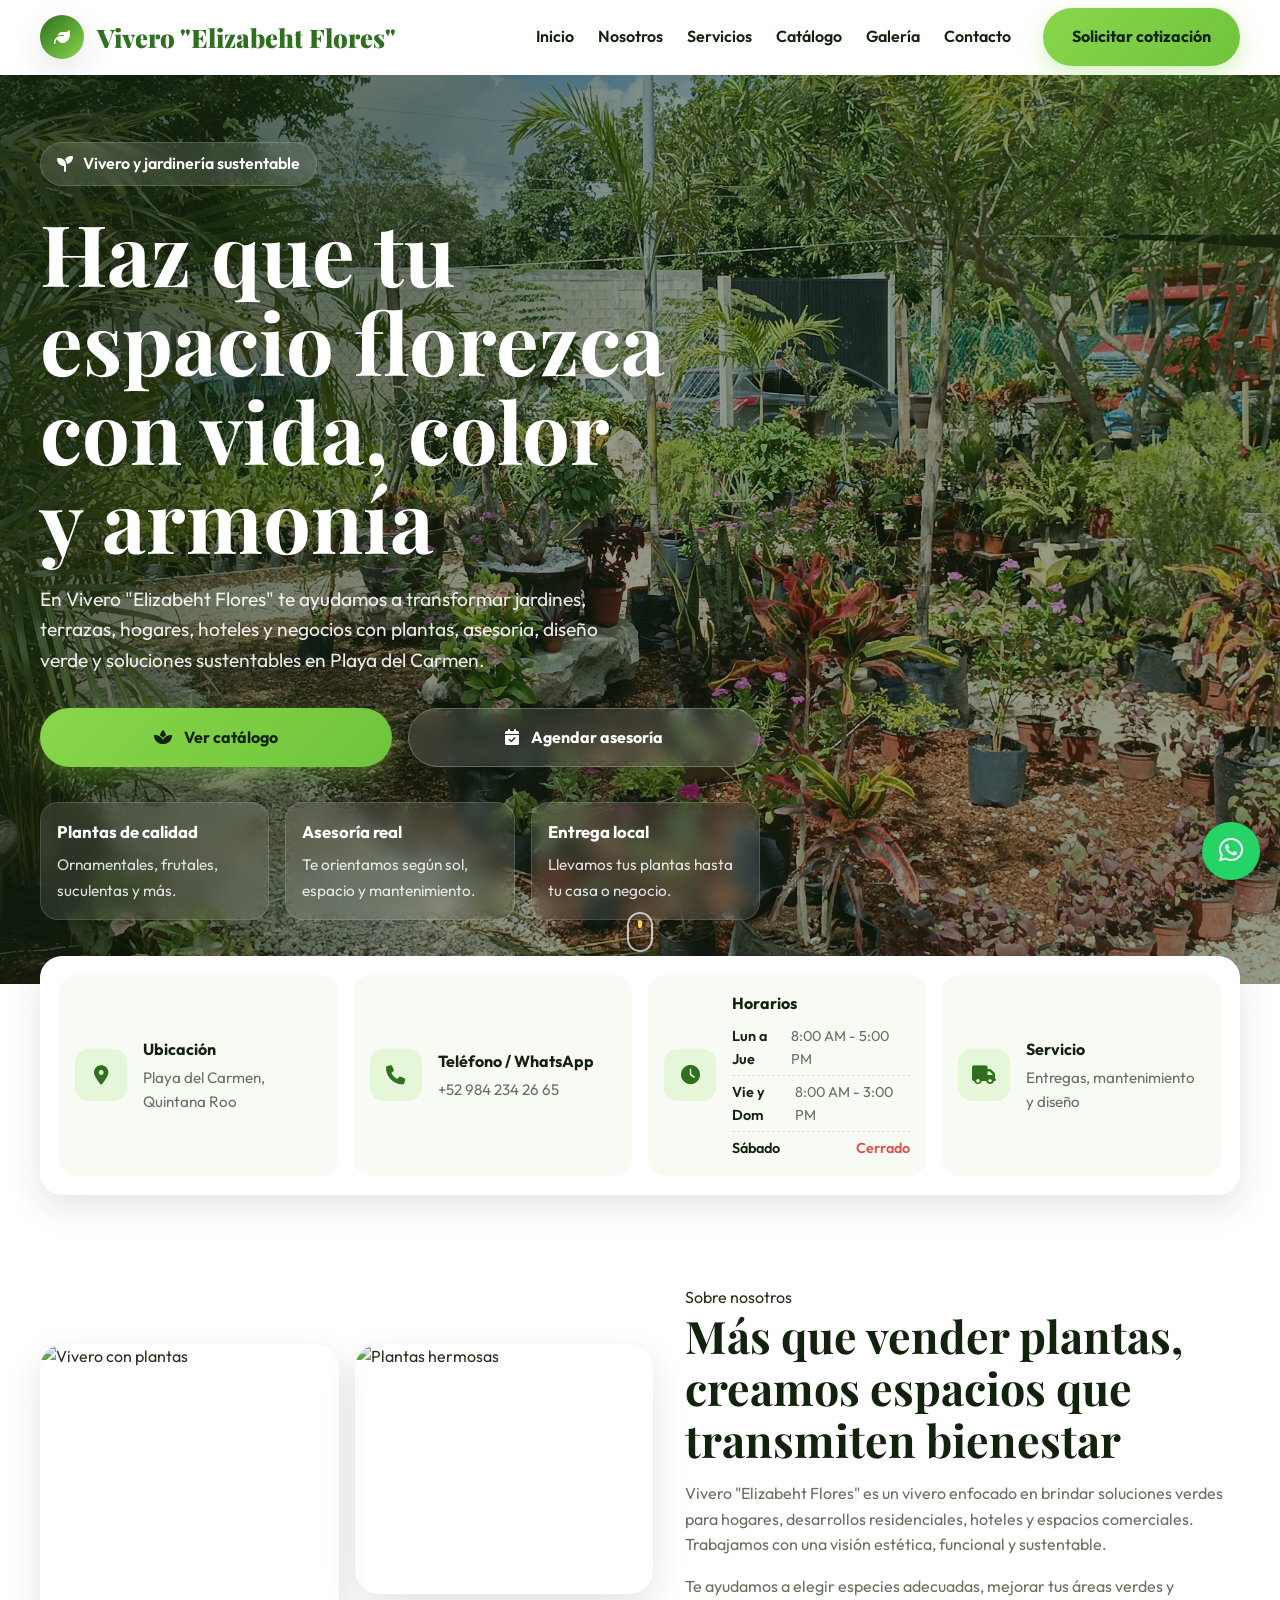
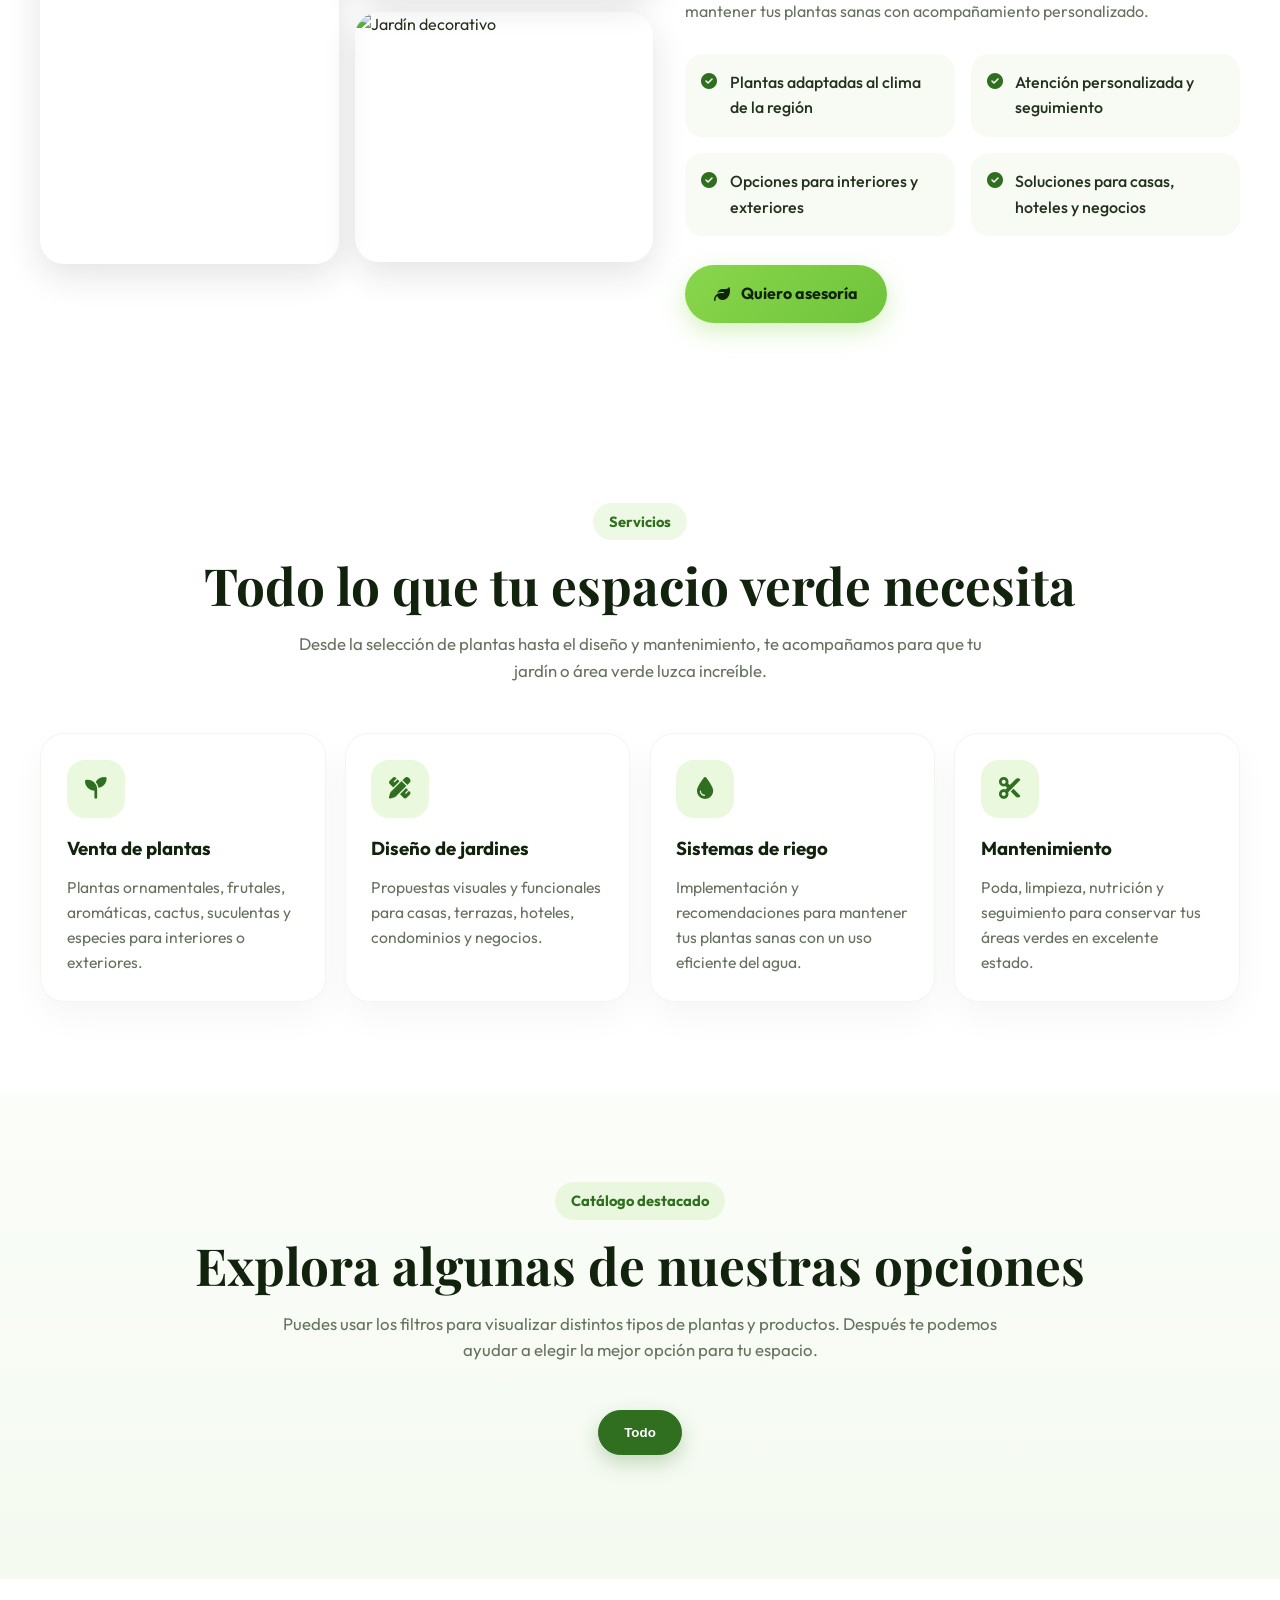
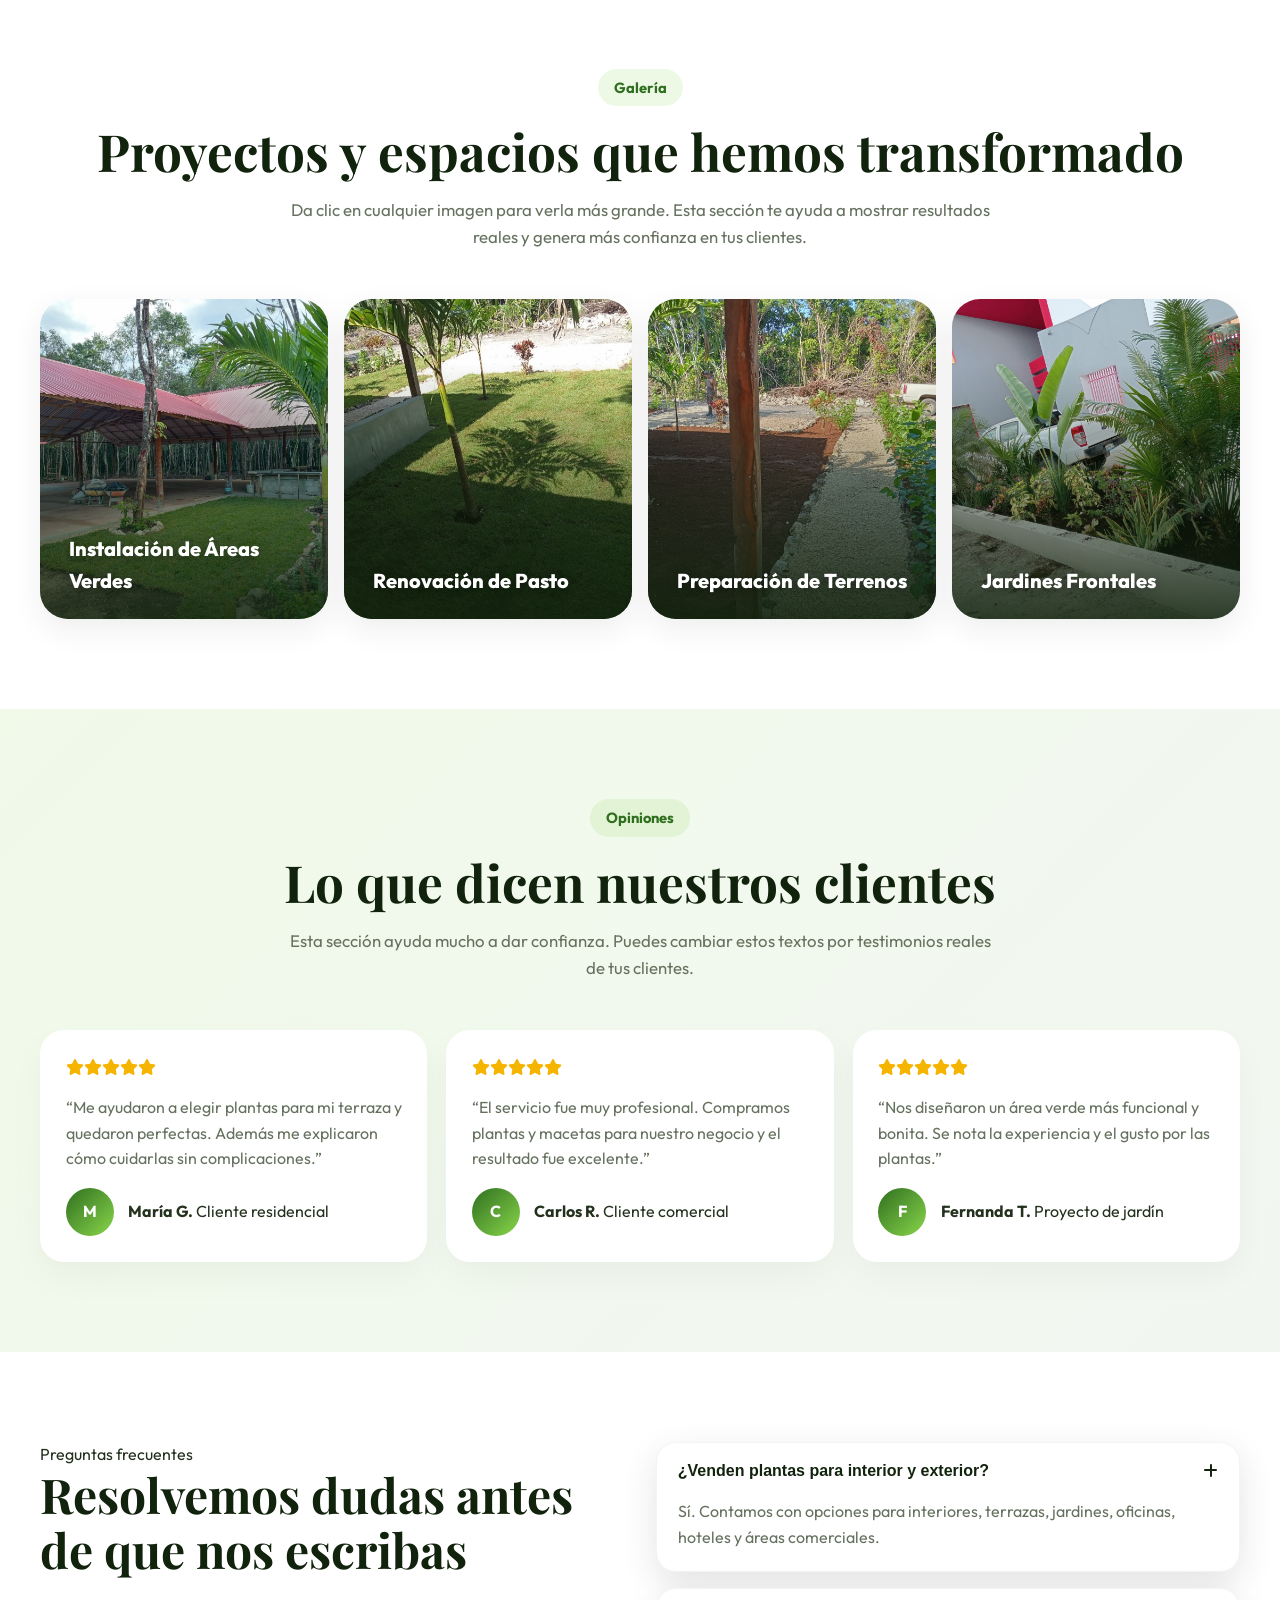
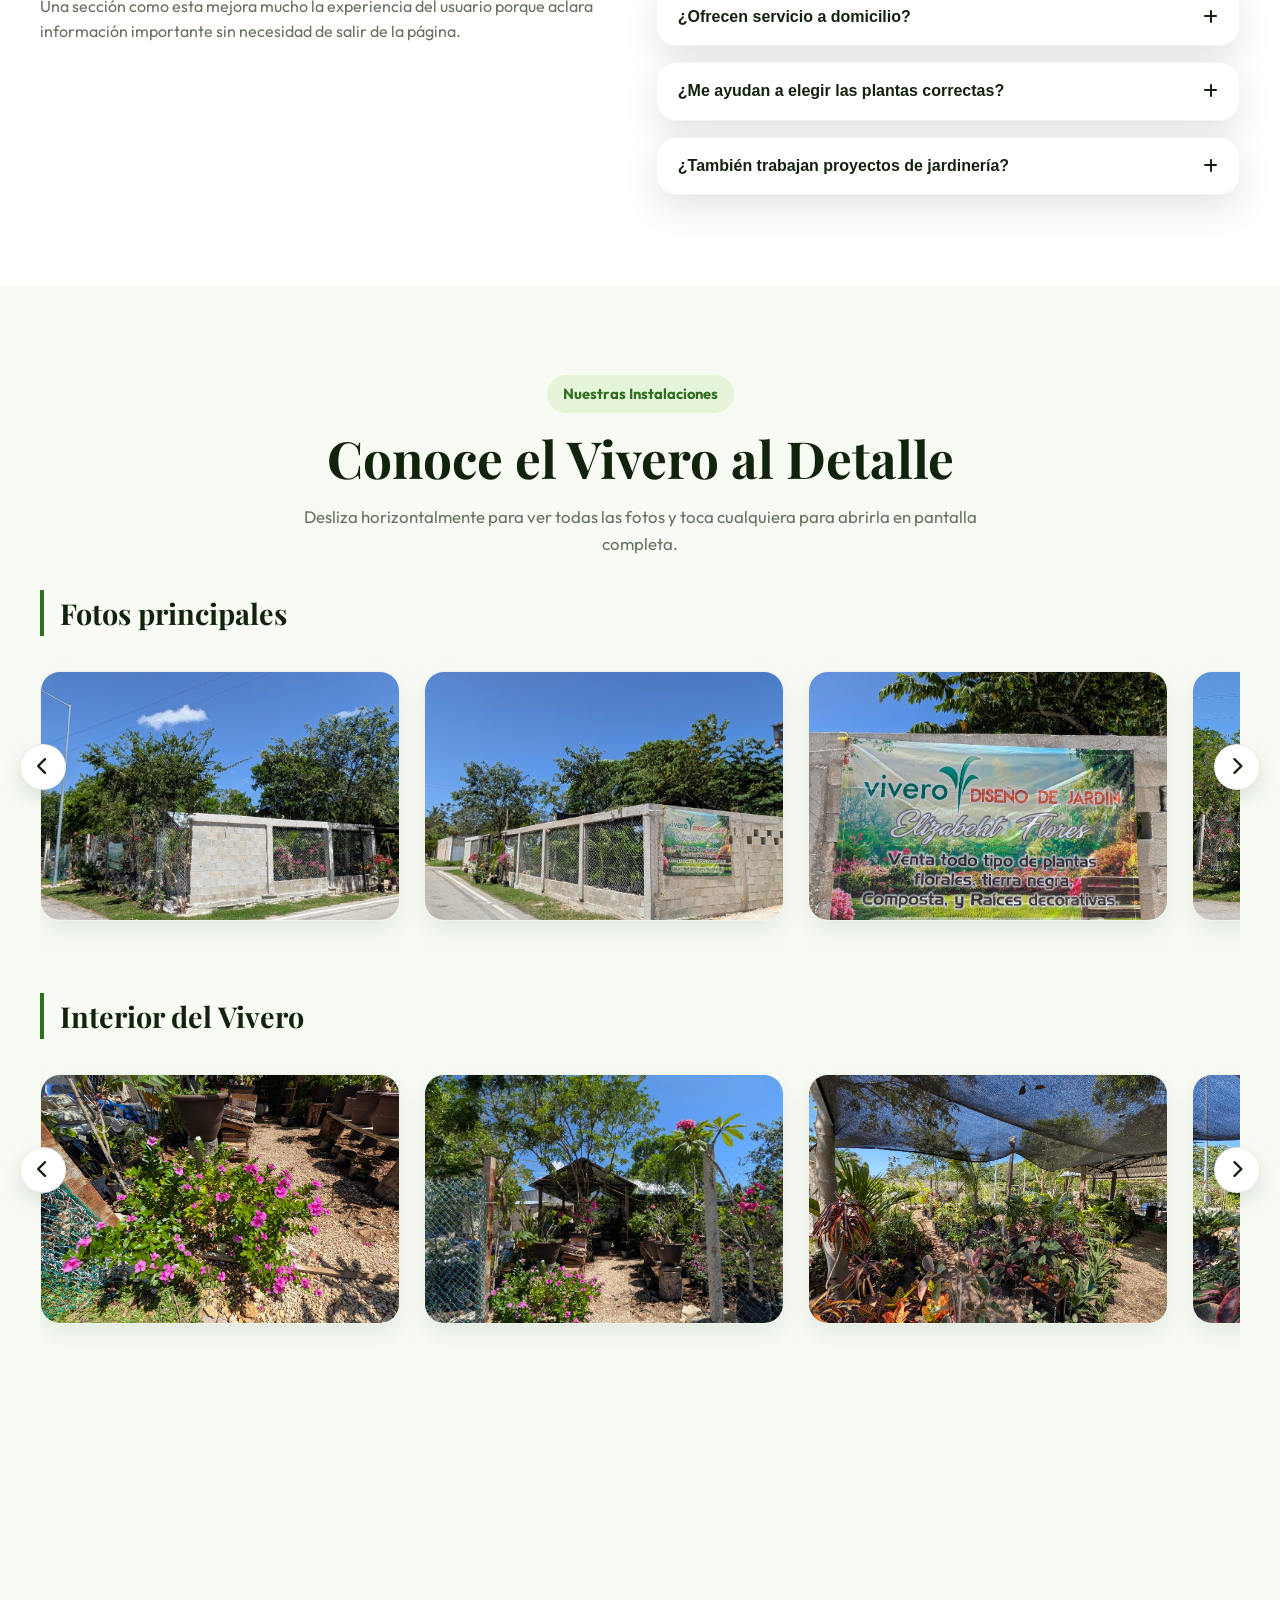
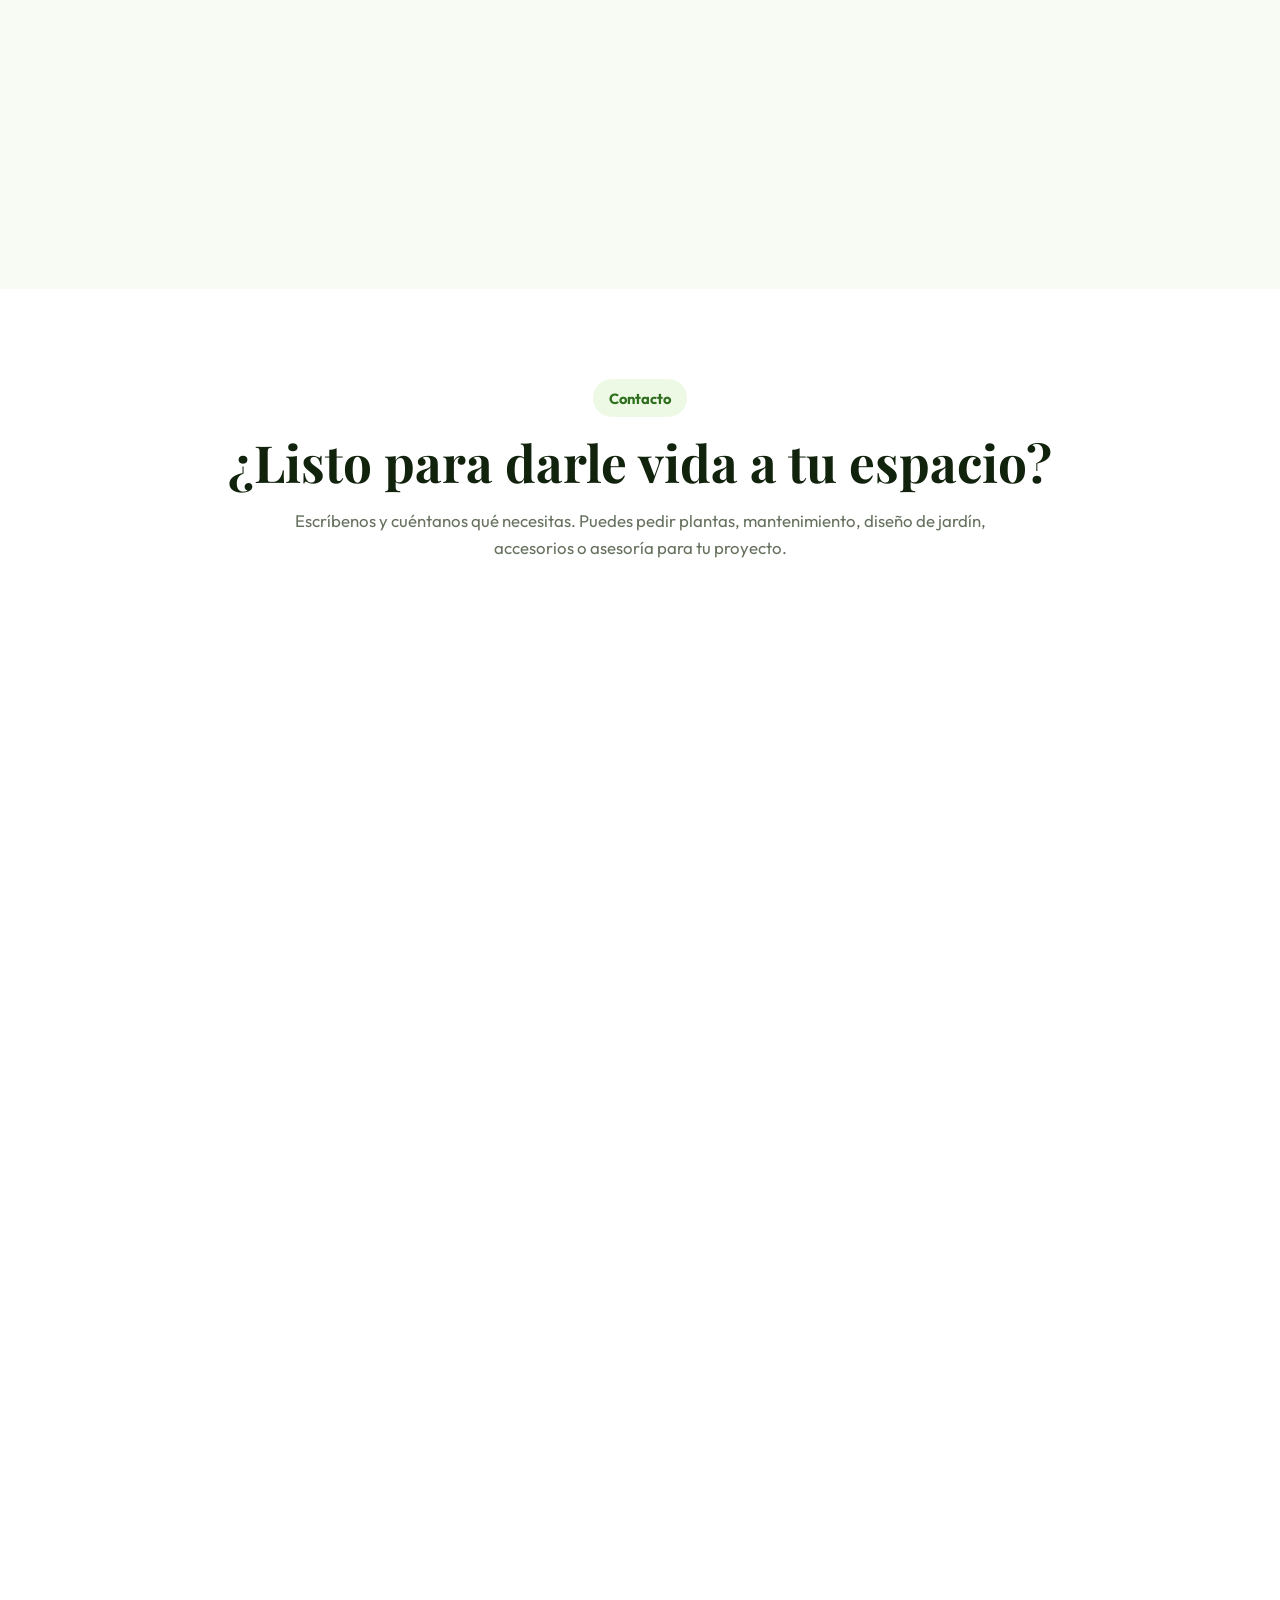
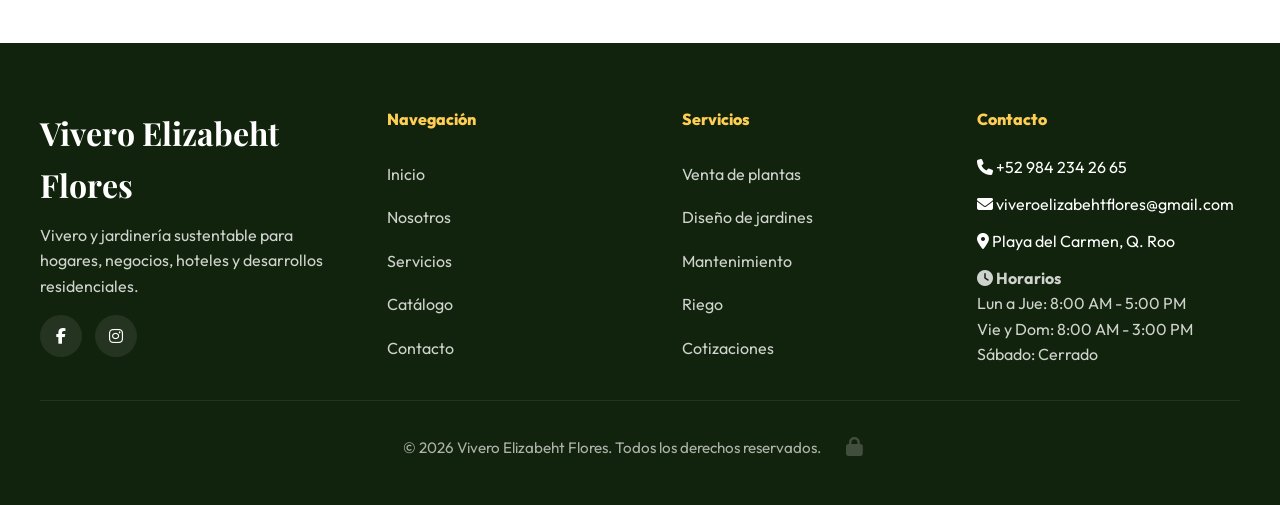
==== commit ca8966ca: "ux: increase touch target of admin lock icon for mobile accessibility" ====
--- a/index.html
+++ b/index.html
@@ -805,11 +805,17 @@
           >
           <a
             href="admin.html"
+            class="admin-lock-link"
             style="
+              display: inline-flex;
+              align-items: center;
+              justify-content: center;
+              padding: 15px;
               color: inherit;
               text-decoration: none;
               opacity: 0.3;
               transition: opacity 0.3s;
+              font-size: 1.2rem;
             "
             onmouseover="this.style.opacity = 1"
             onmouseout="this.style.opacity = 0.3"
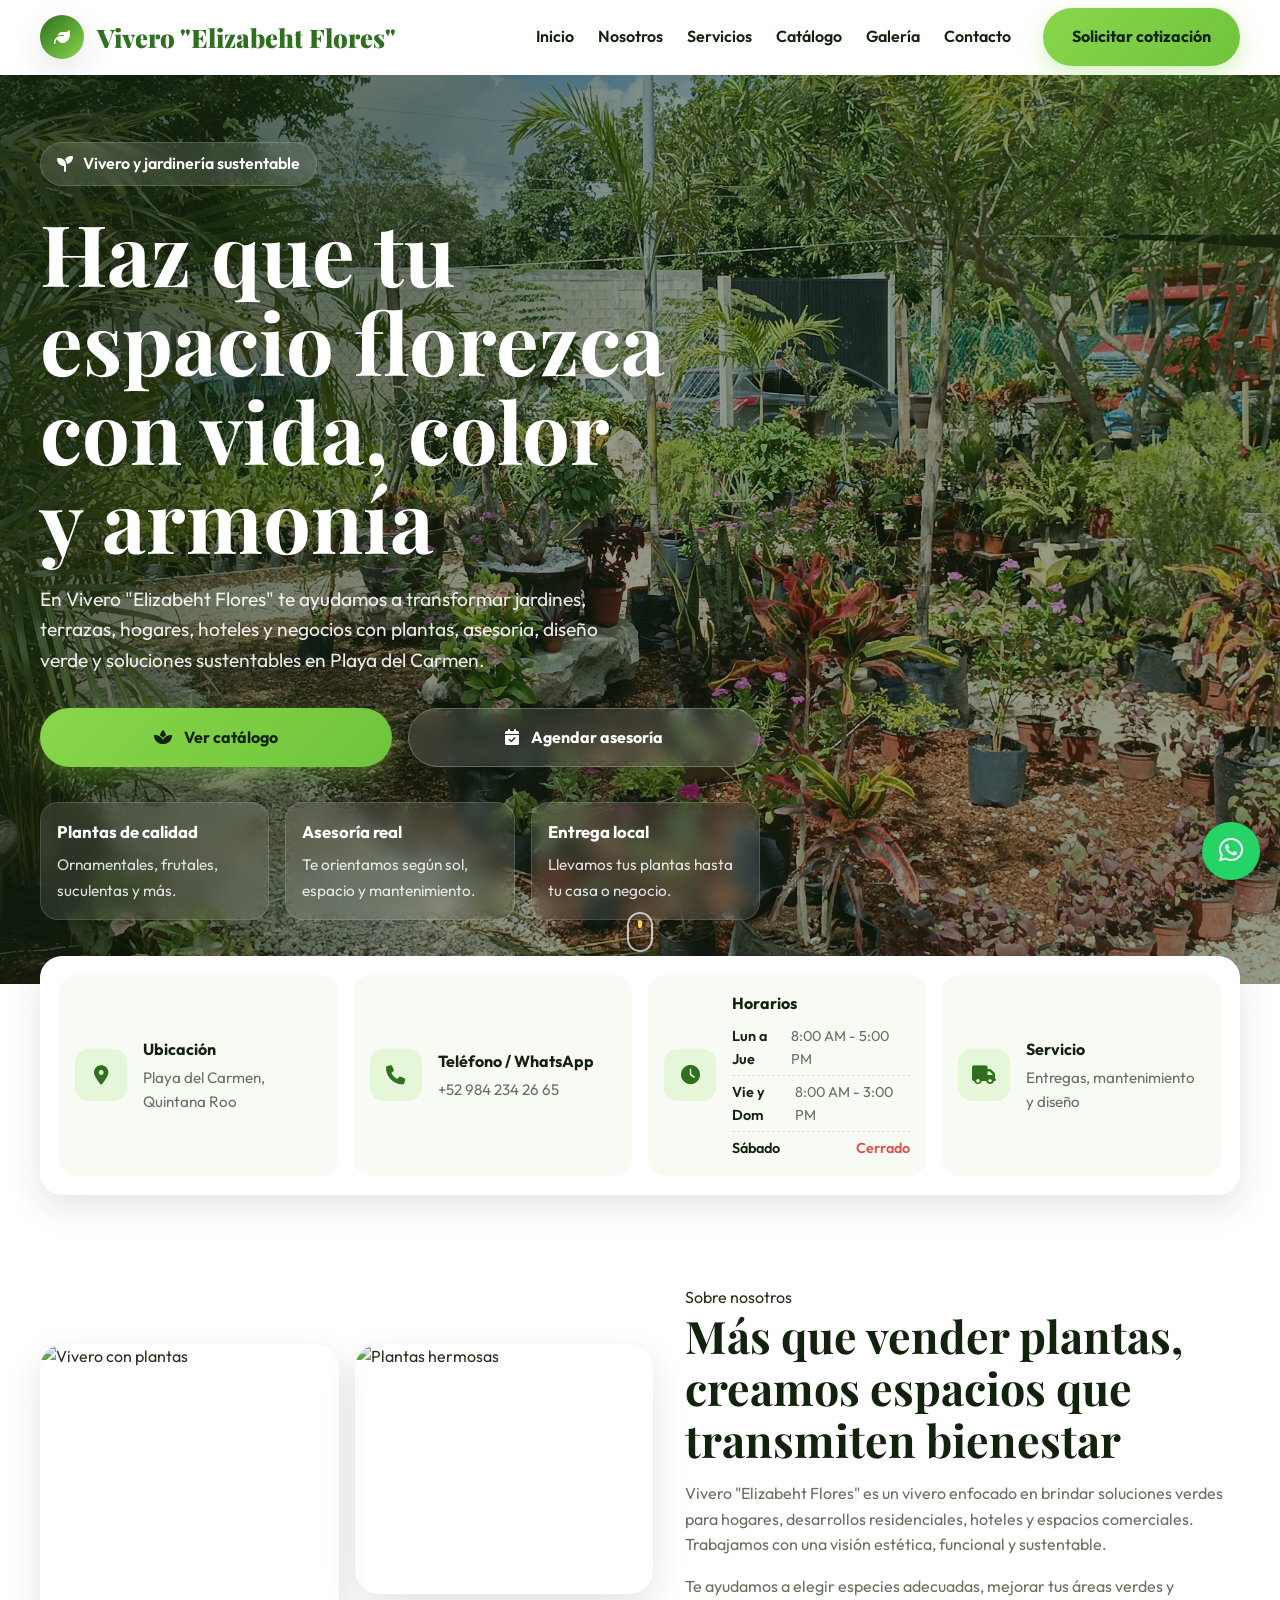
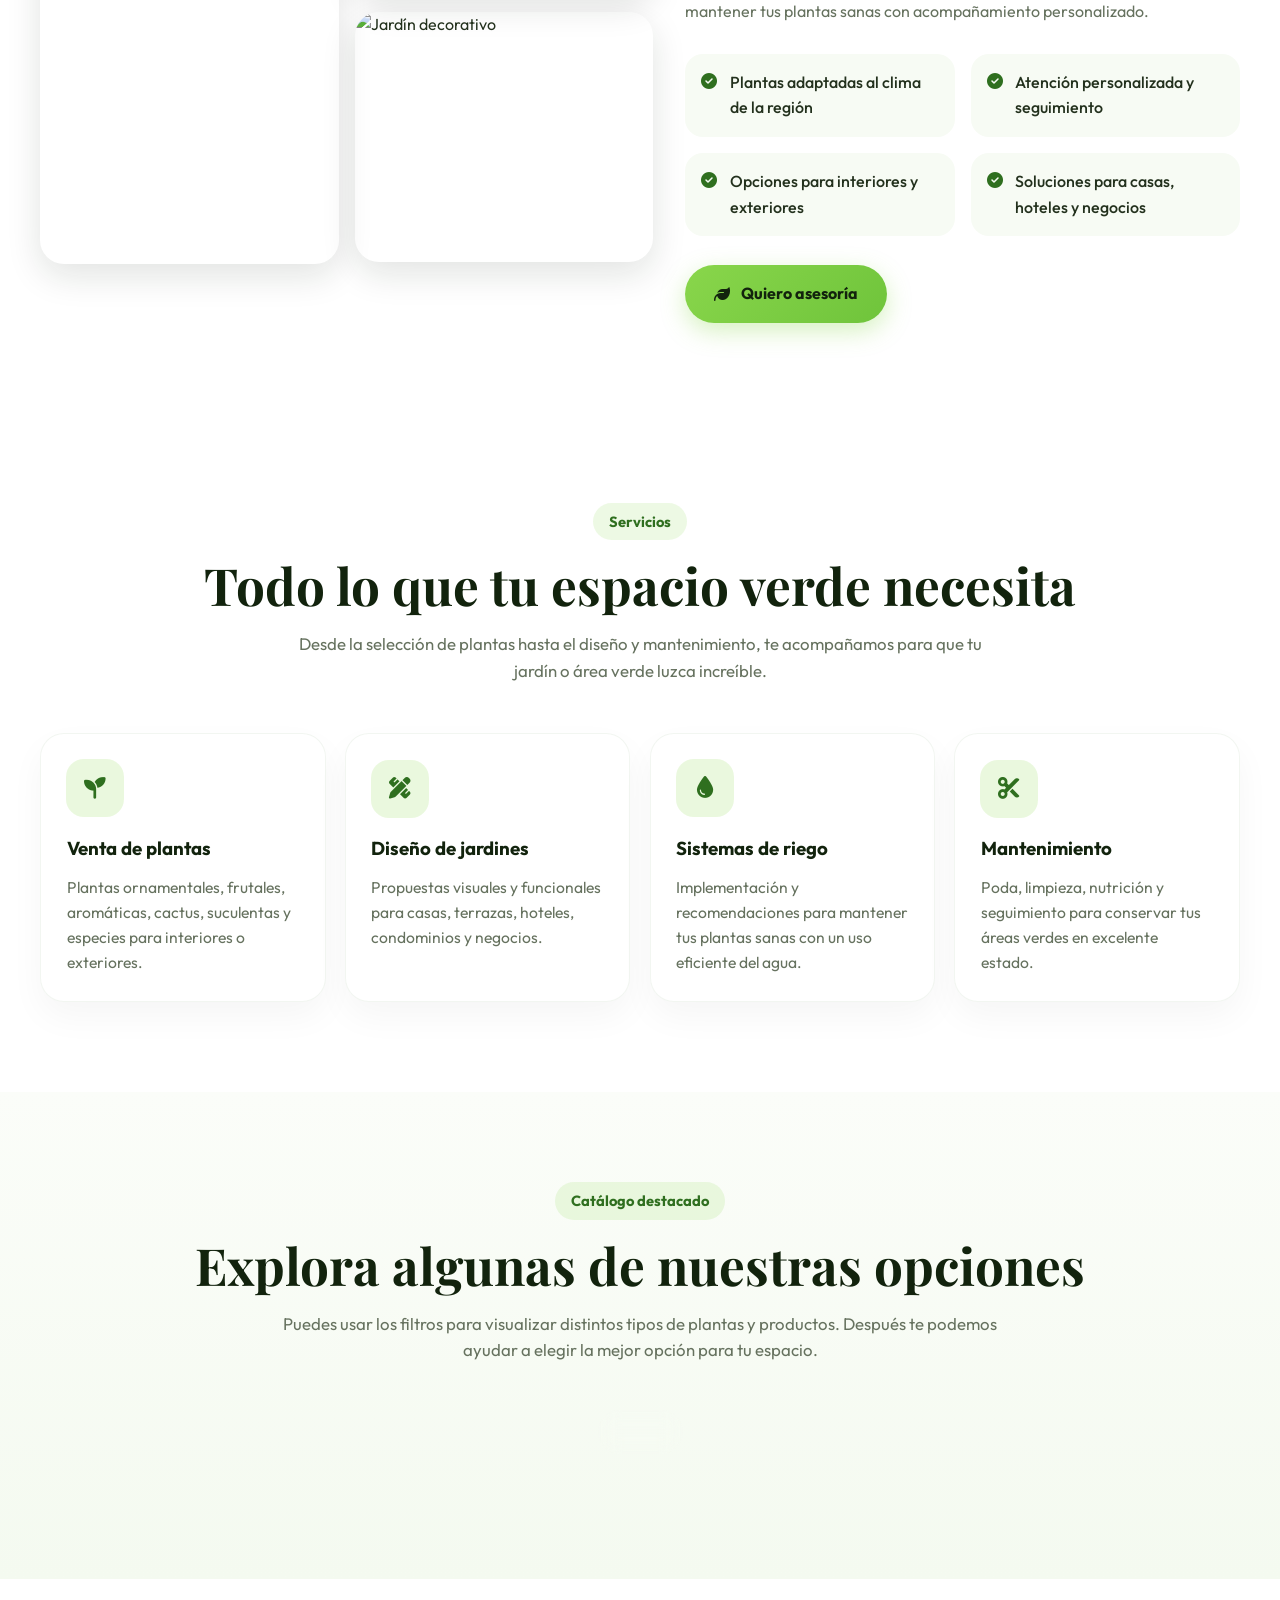
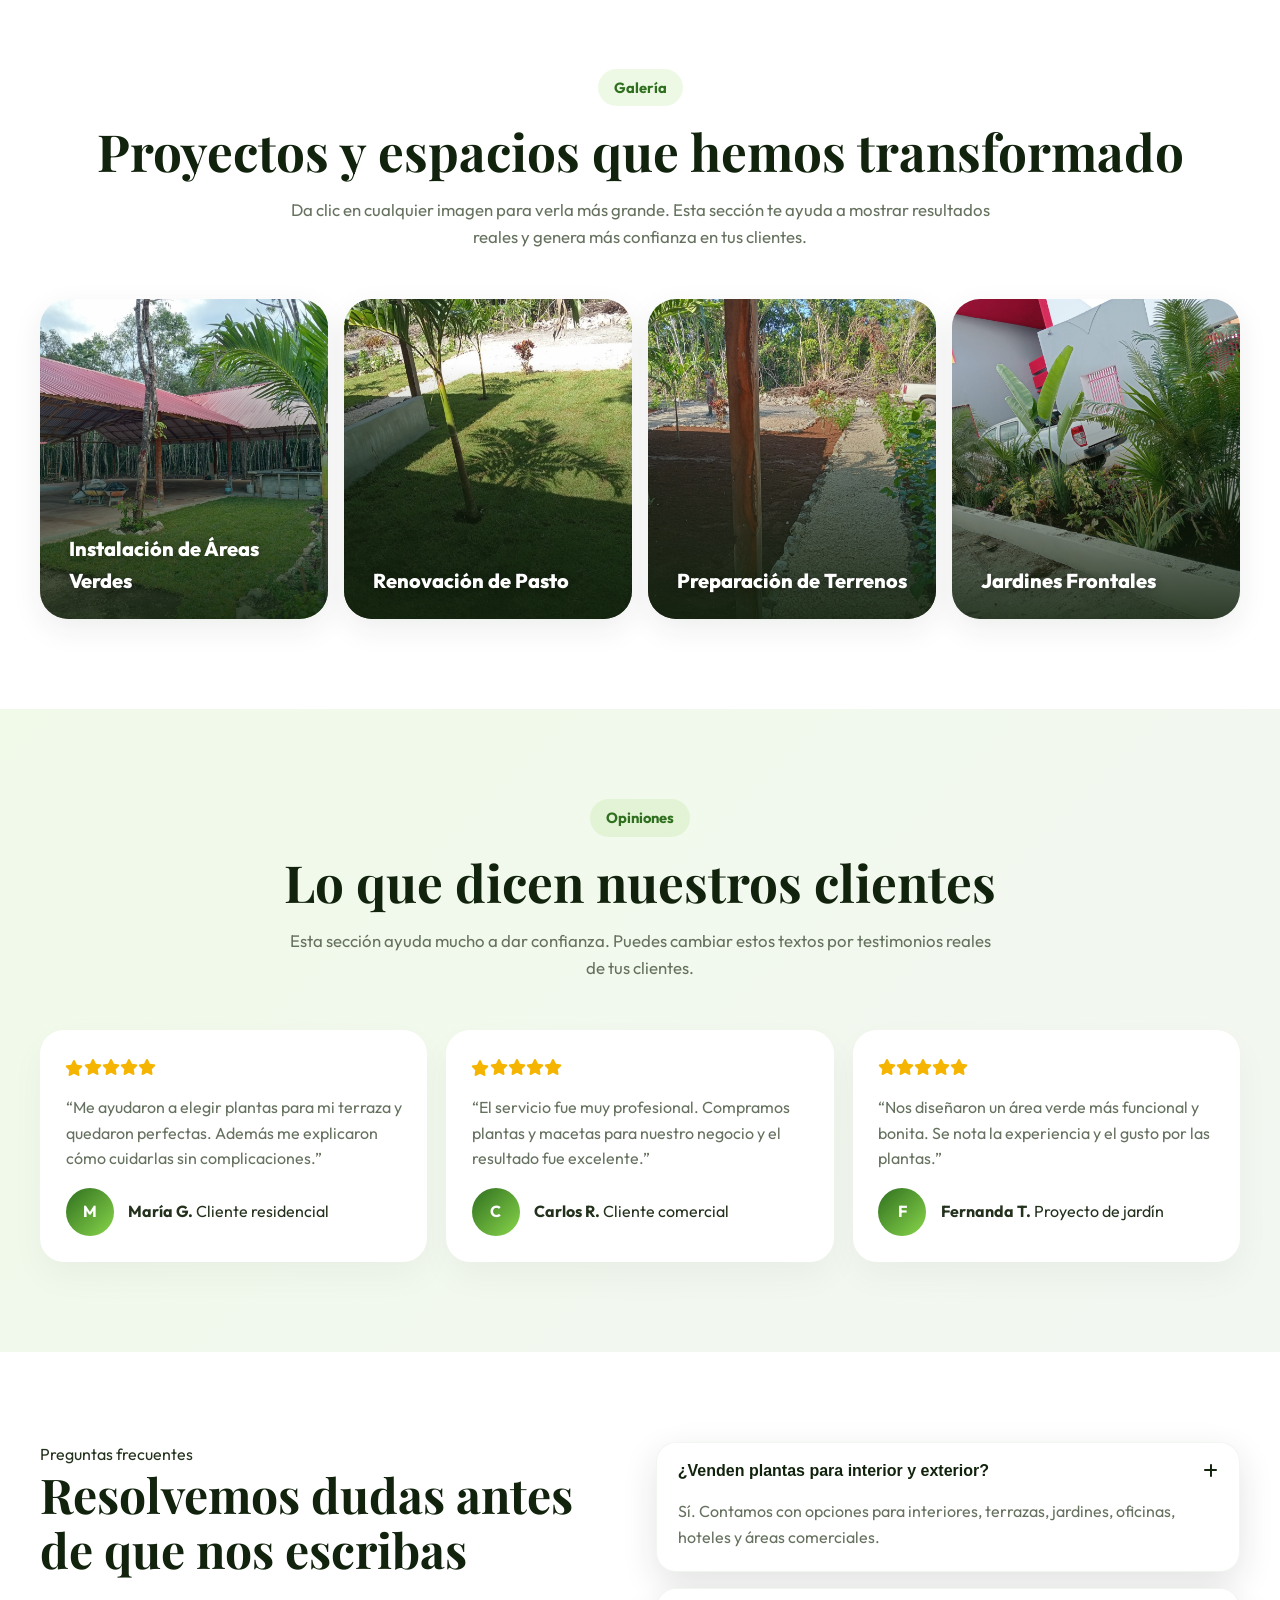
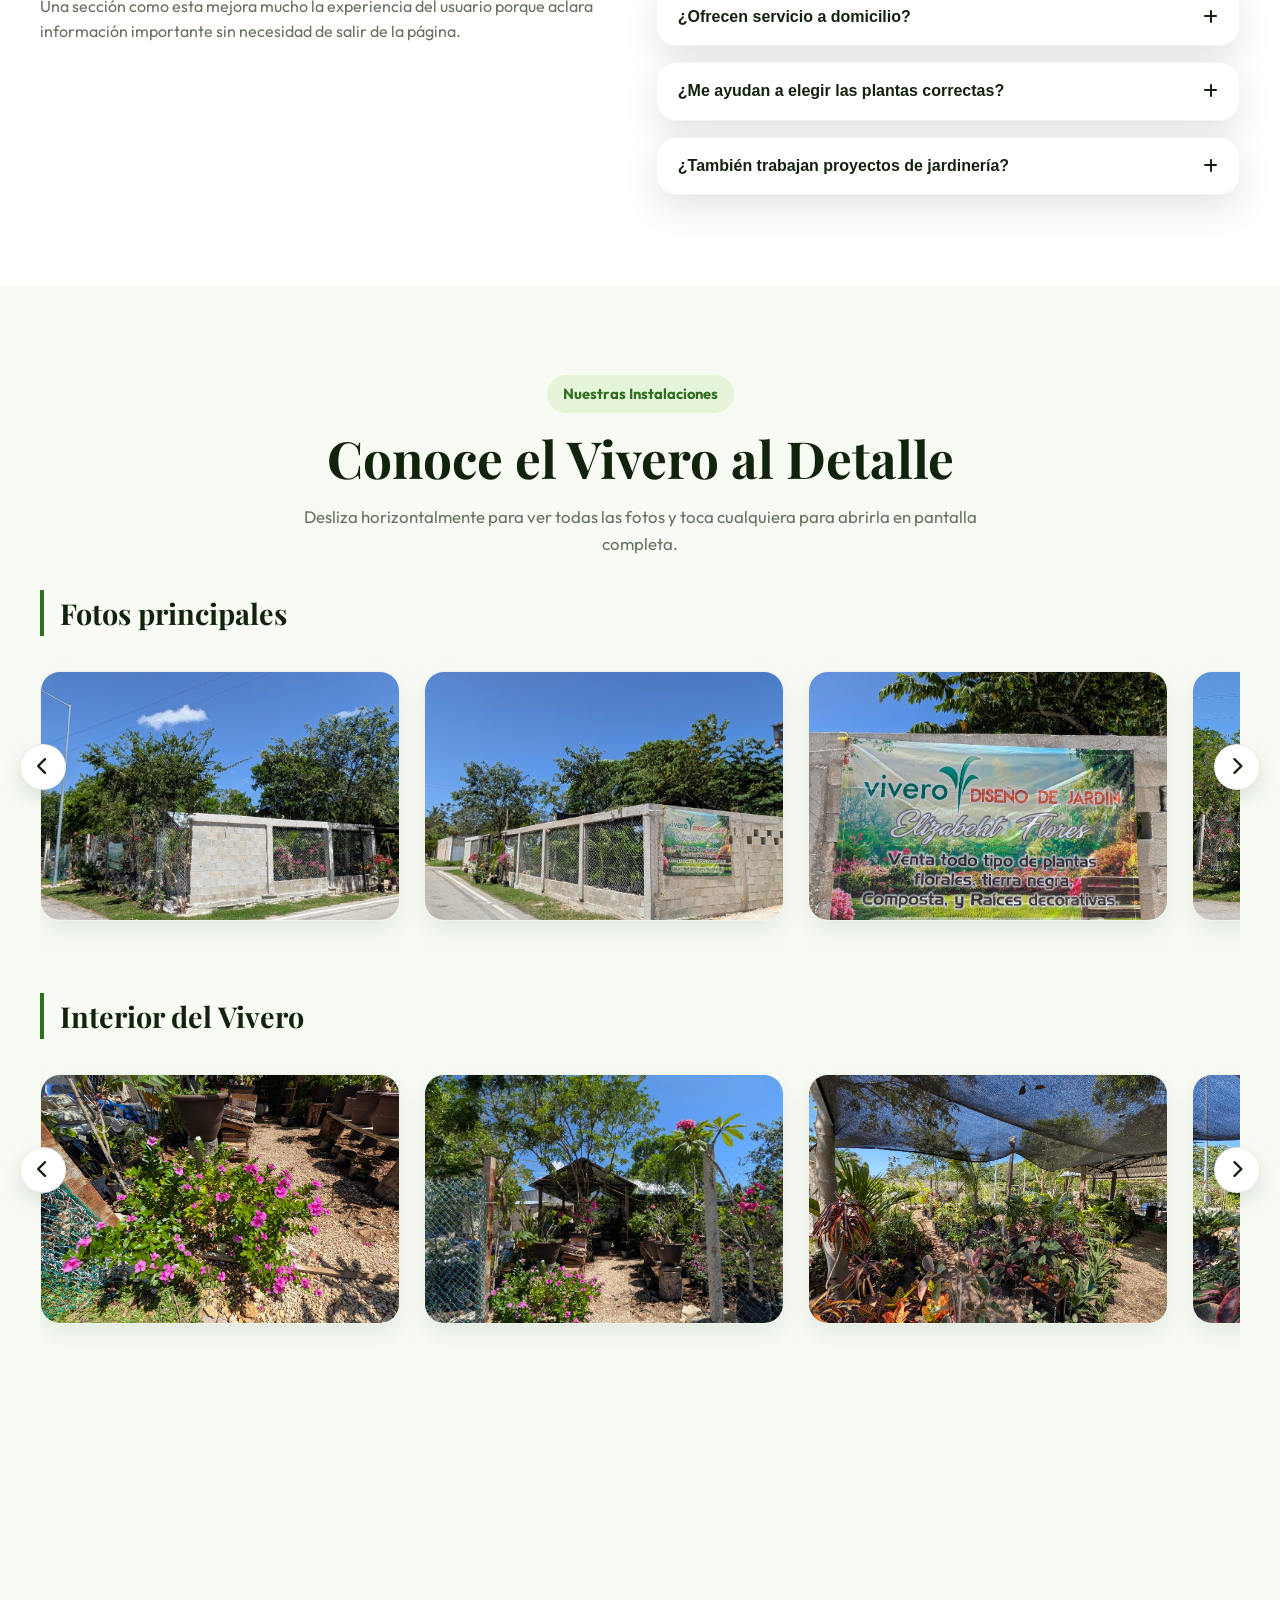
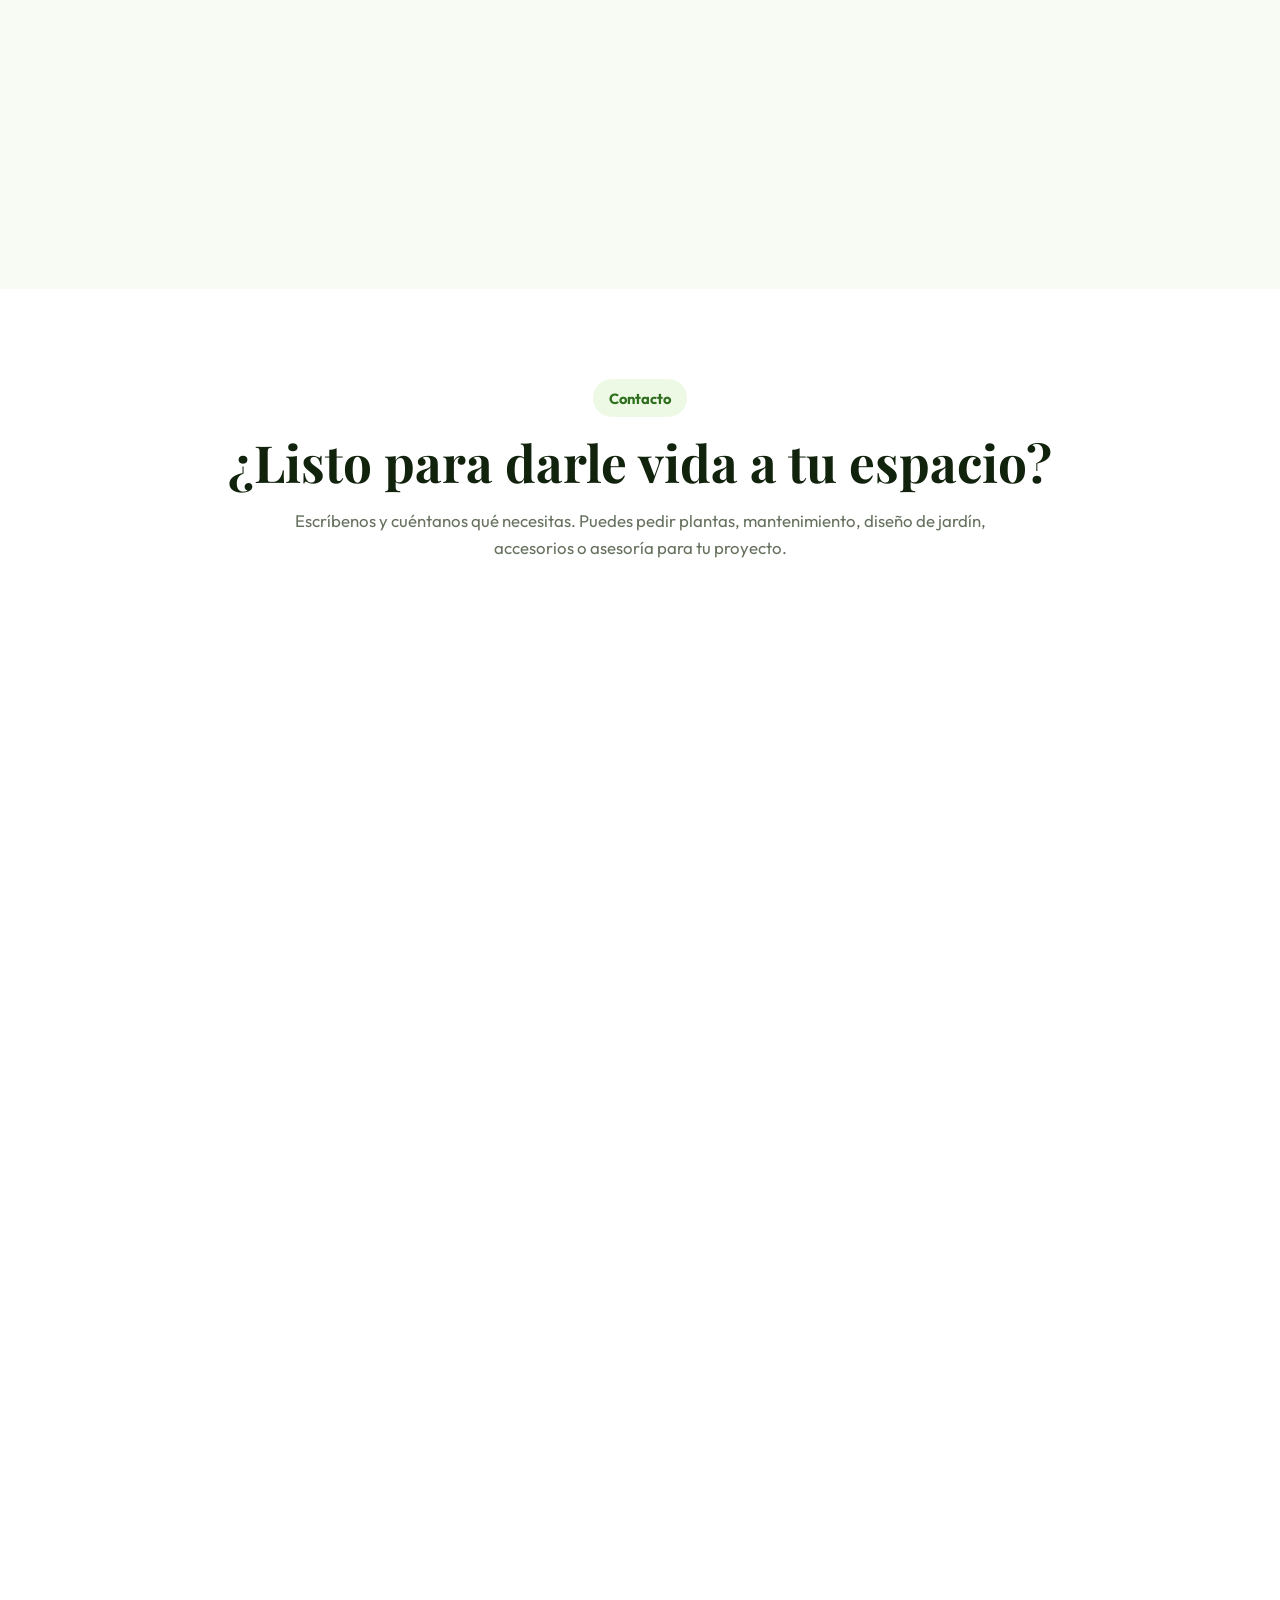
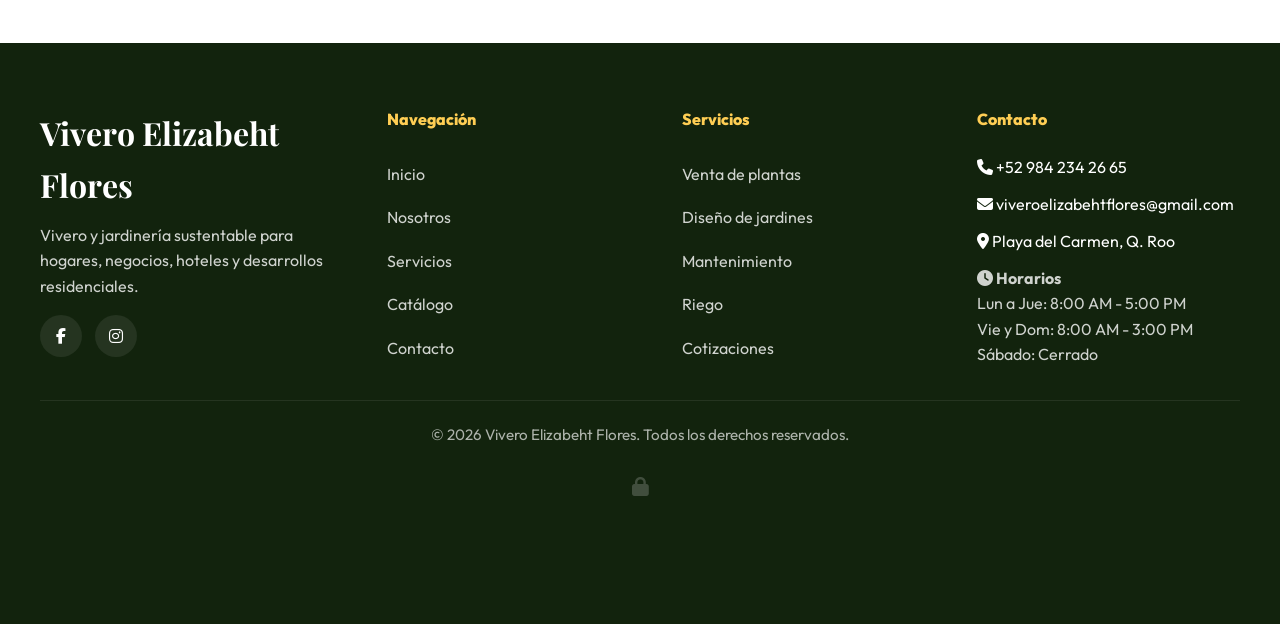
==== commit a5a32d93: "ux: fix footer layout for mobile to prevent padlock from being hidden by floating buttons" ====
--- a/index.html
+++ b/index.html
@@ -794,12 +794,15 @@
           class="footer-bottom"
           style="
             display: flex;
+            flex-direction: column;
             justify-content: center;
             align-items: center;
-            gap: 10px;
+            gap: 15px;
+            padding-bottom: 80px; /* Espacio para los botones flotantes en móvil */
           "
         >
           <span
+            style="text-align: center; max-width: 80%;"
             >© 2026 Vivero Elizabeht Flores. Todos los derechos
             reservados.</span
           >
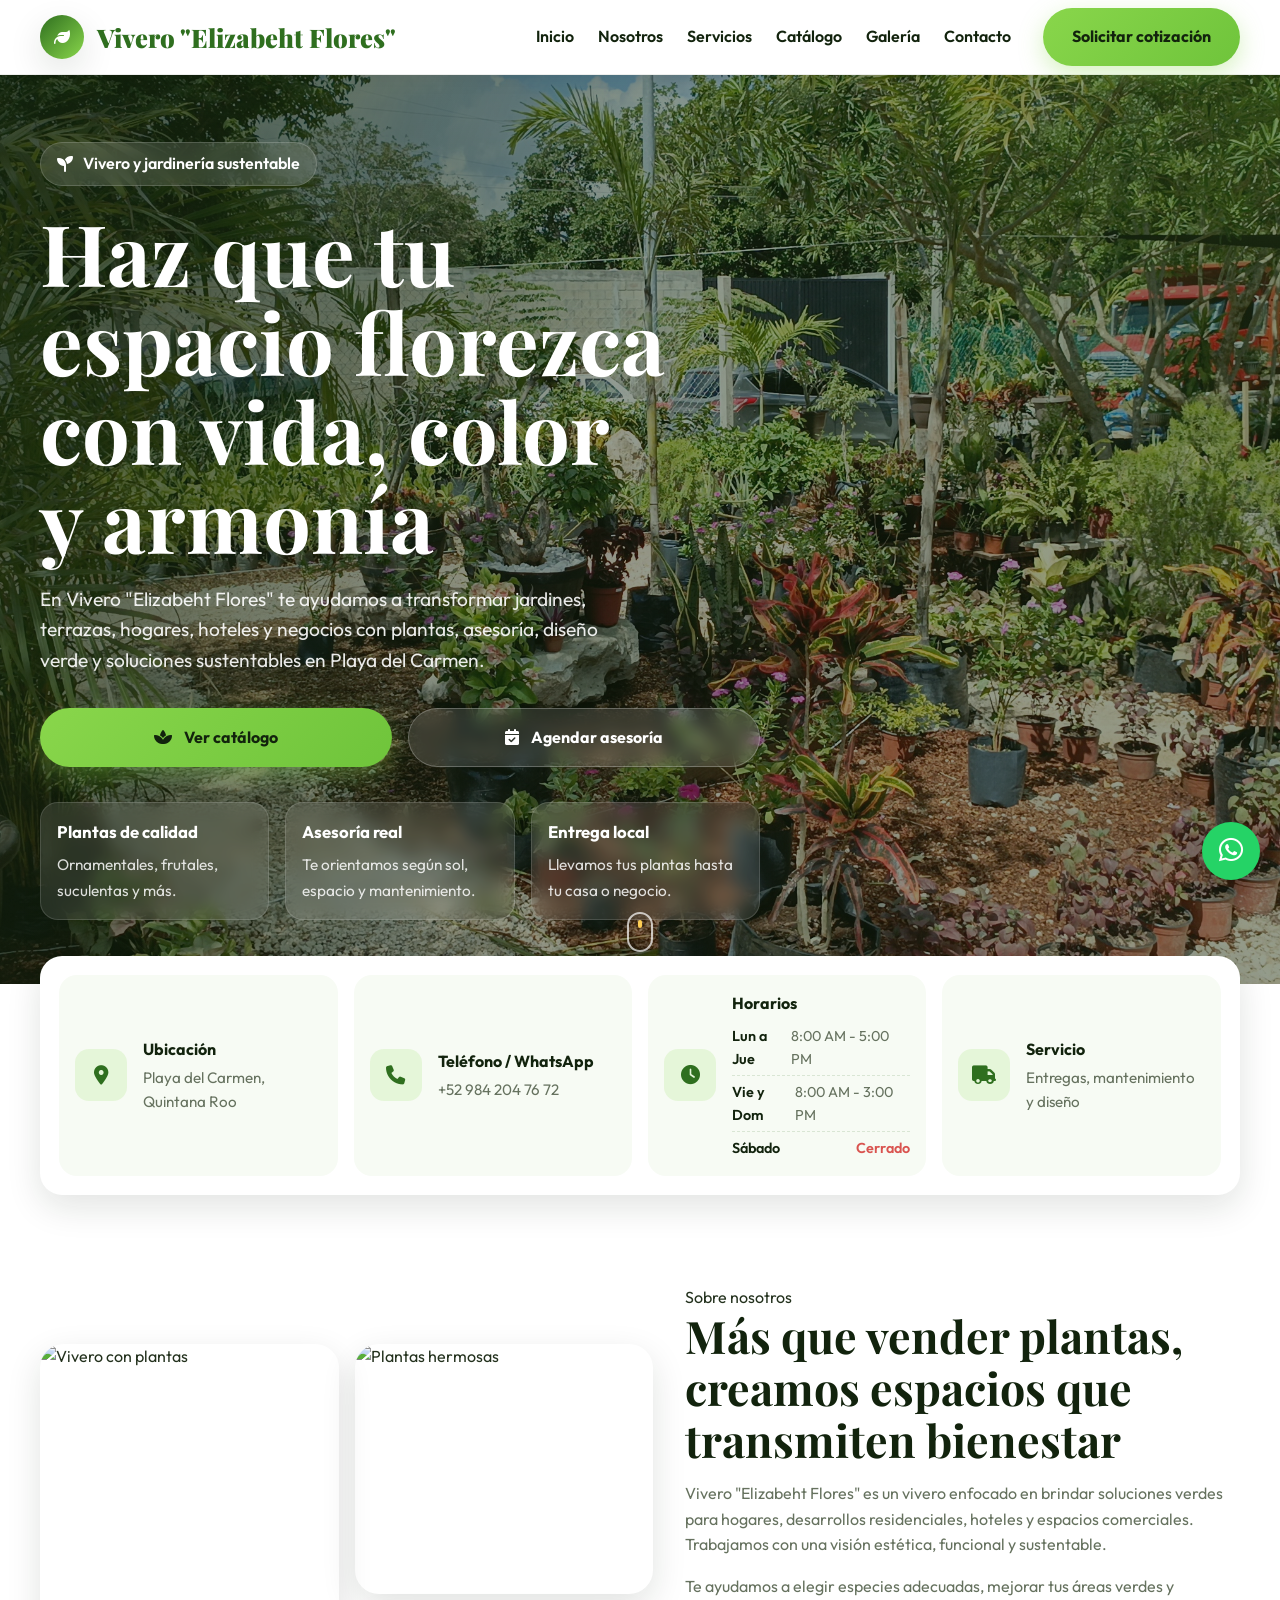
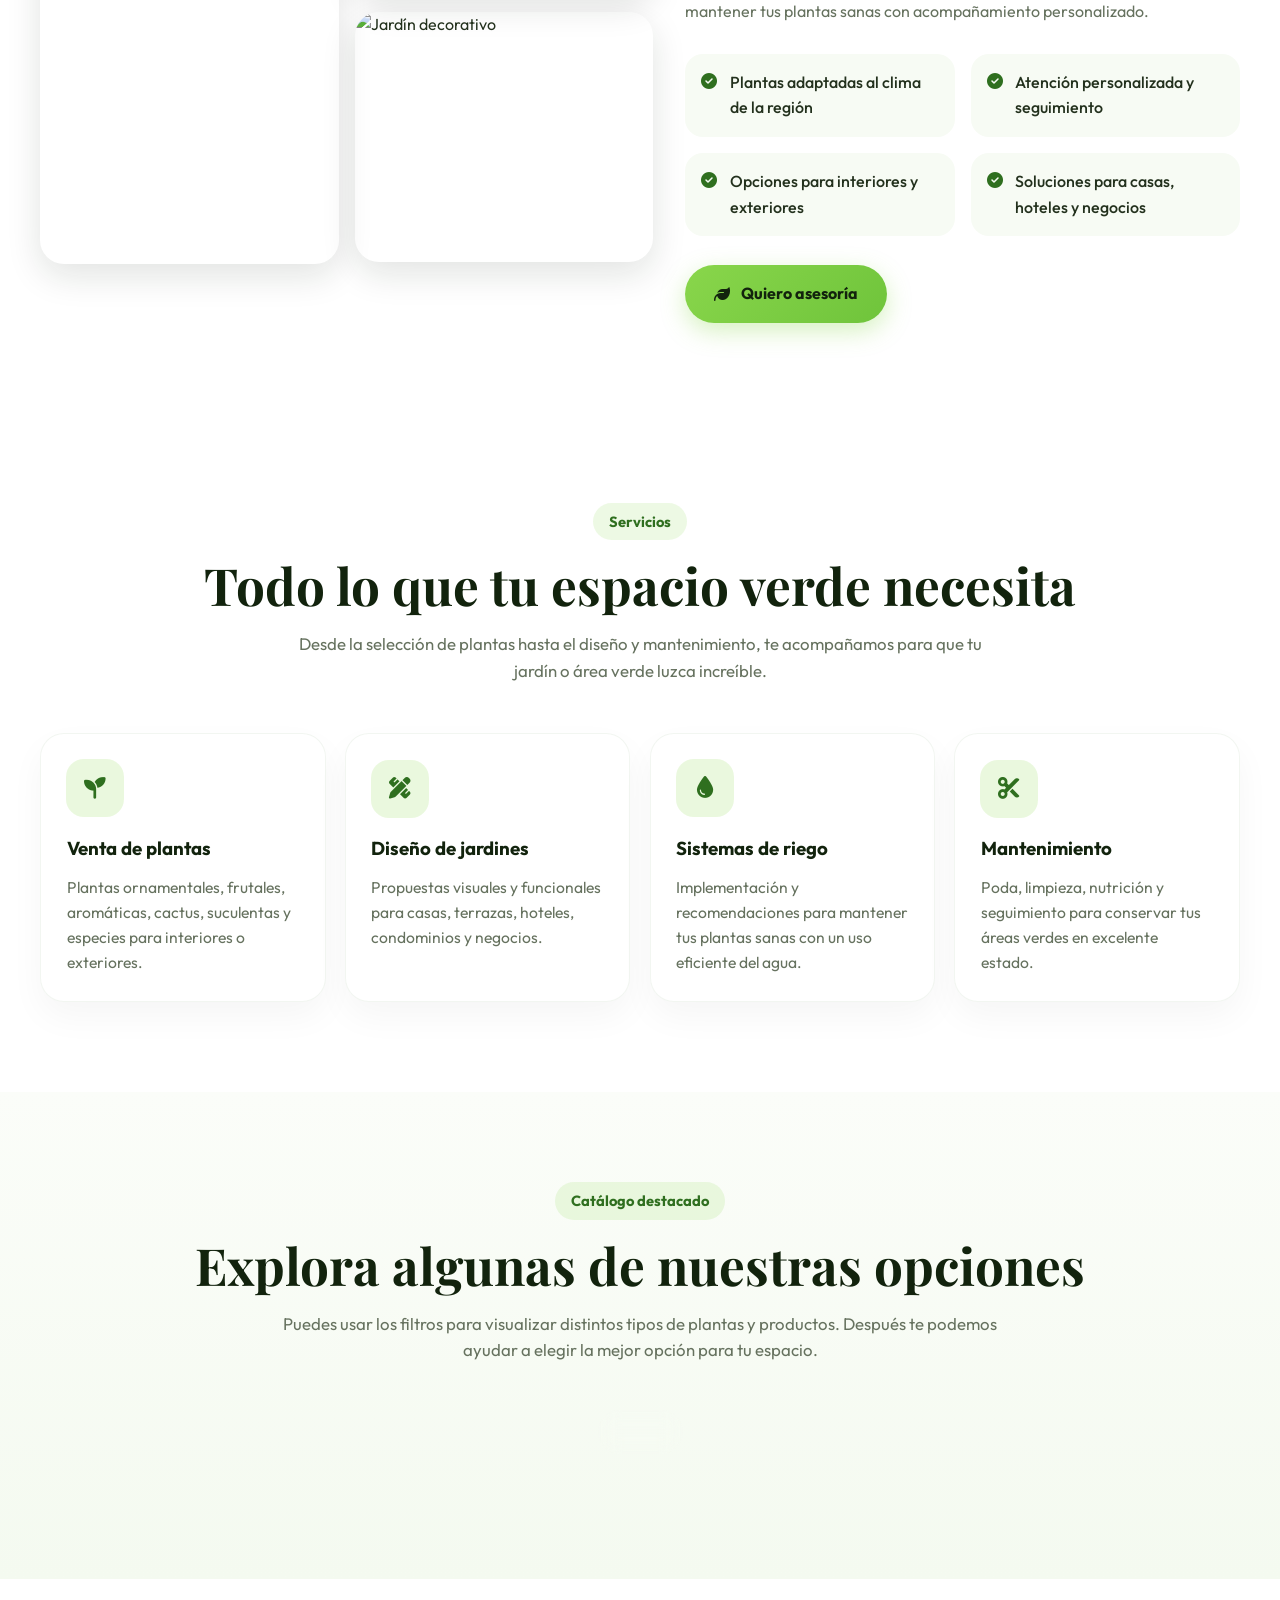
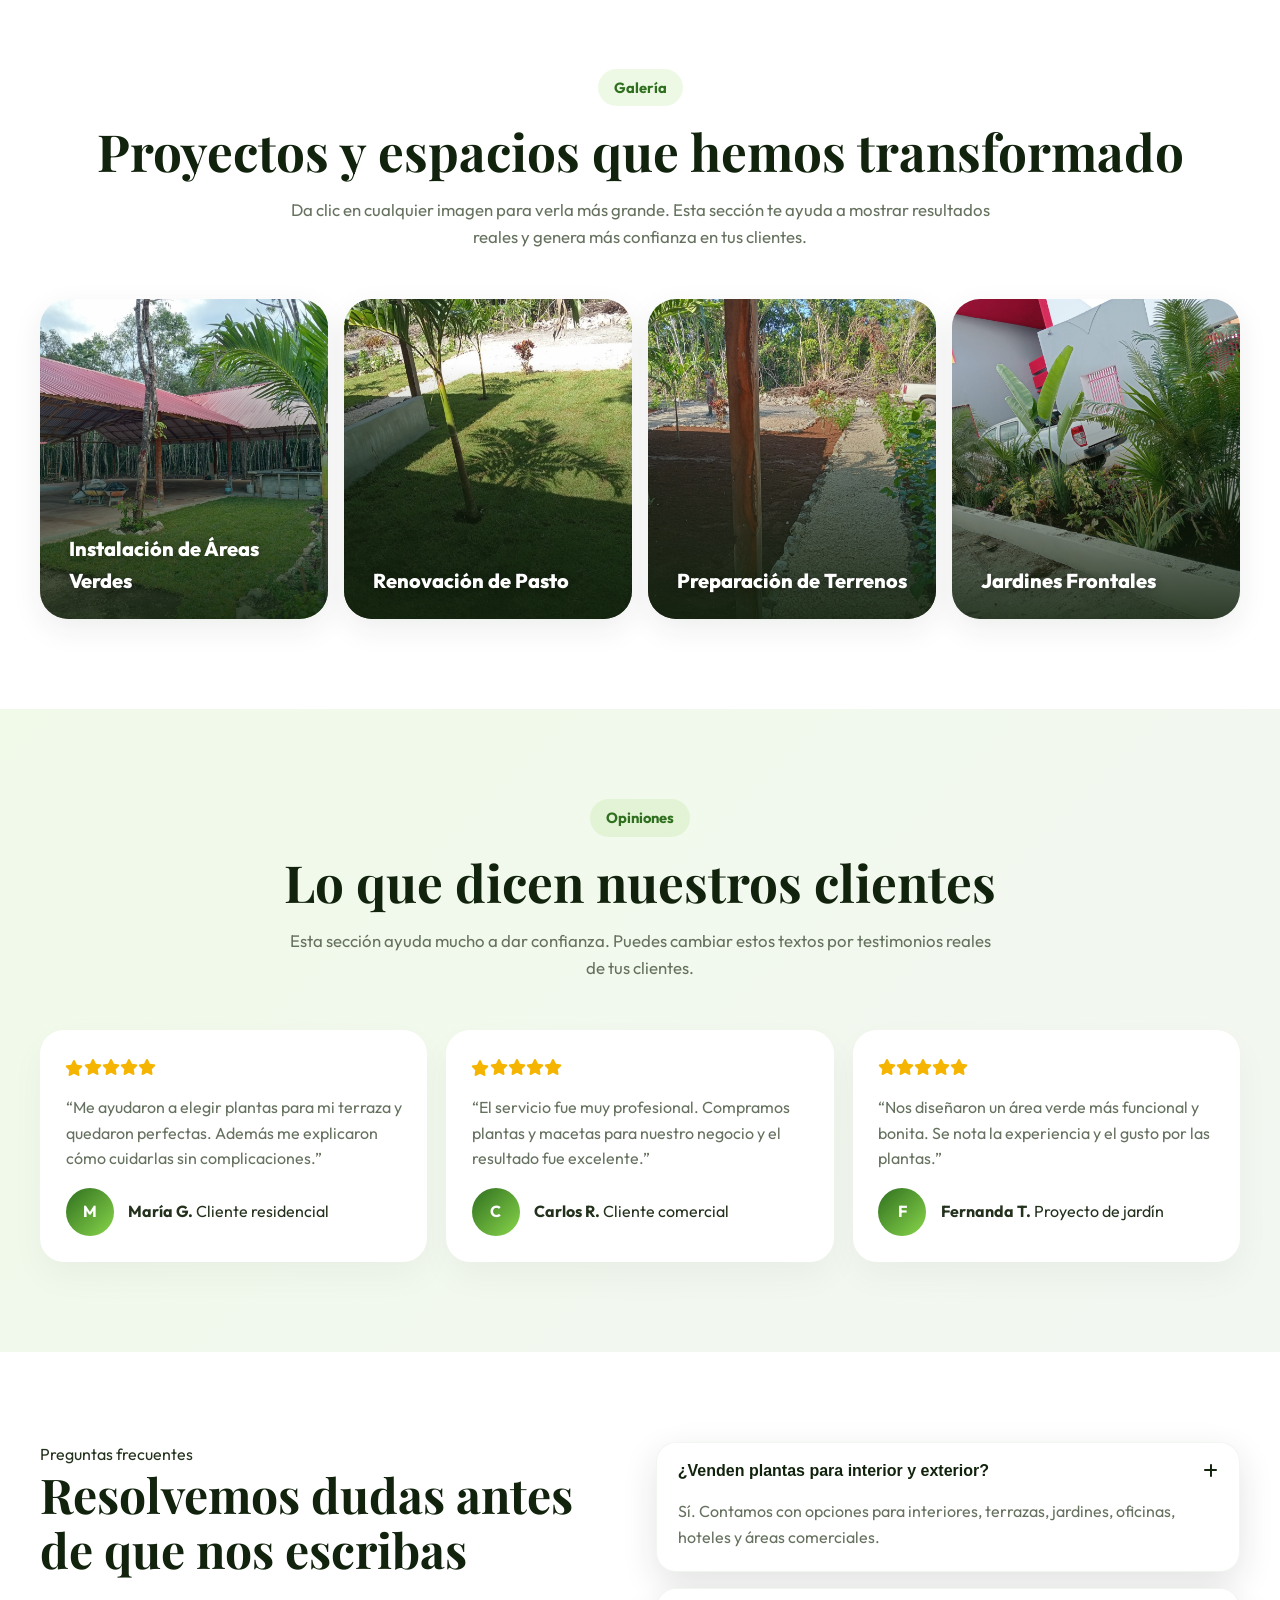
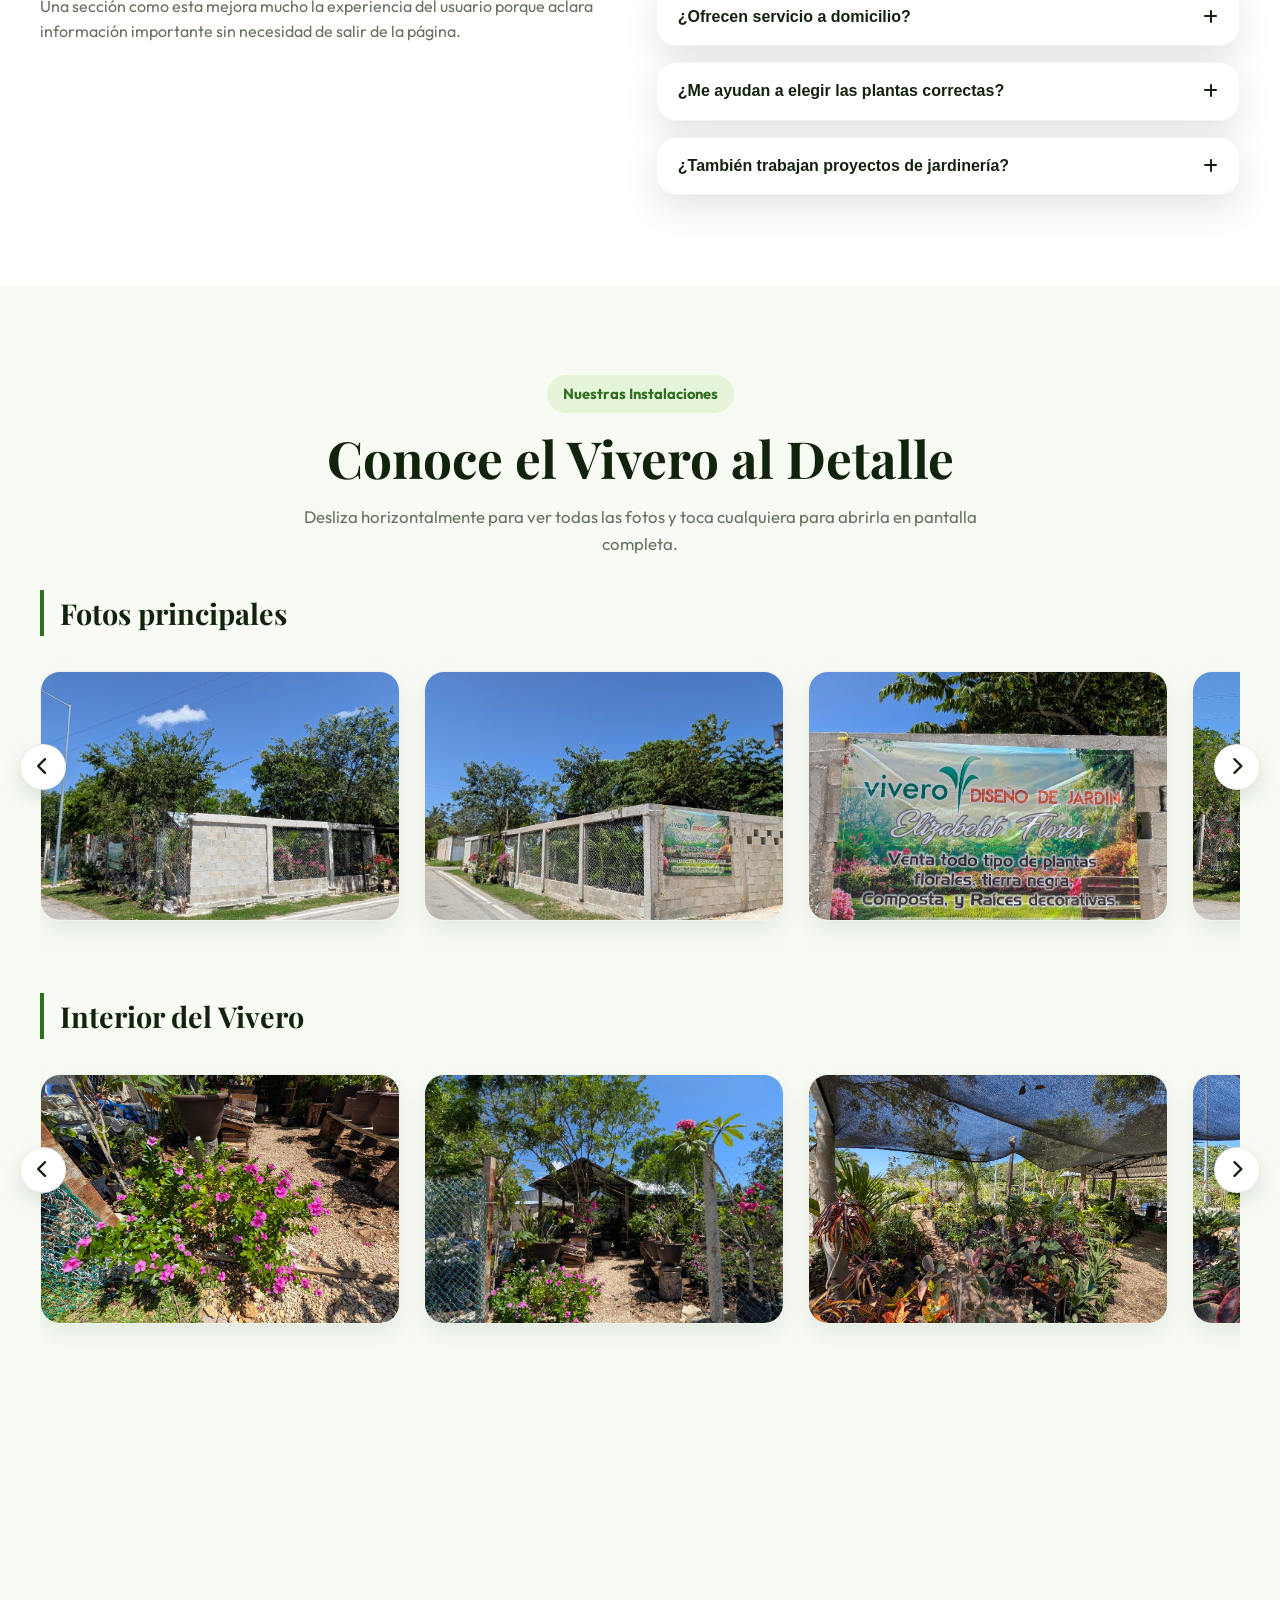
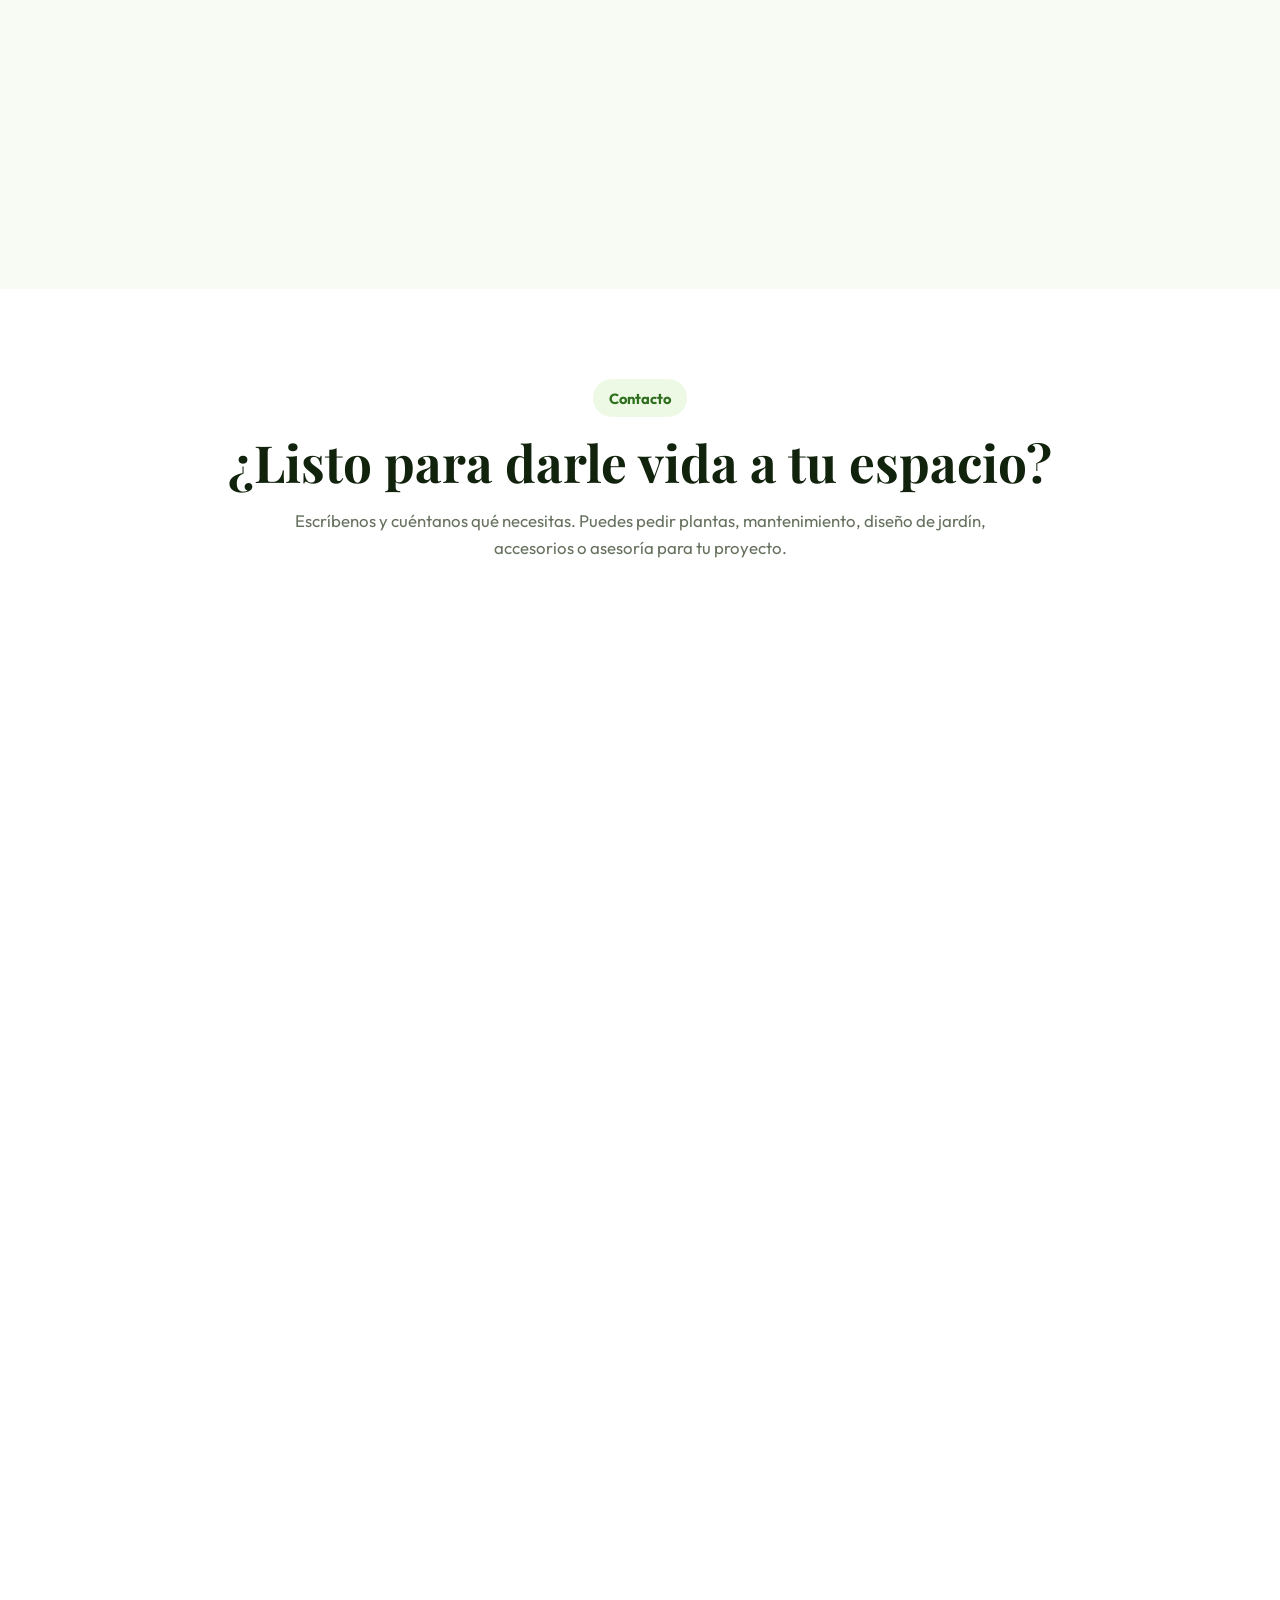
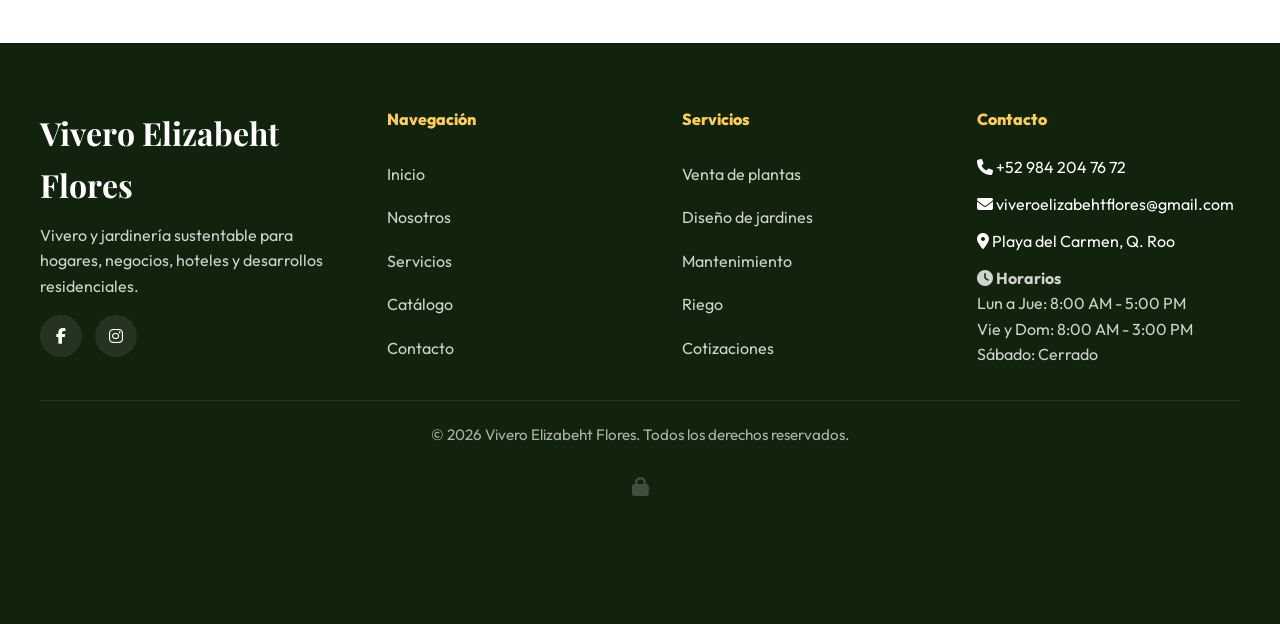
==== commit 9f1cd2a0: "content: update contact phone number to +52 984 204 76 72 across all links" ====
--- a/index.html
+++ b/index.html
@@ -37,7 +37,7 @@
     </div>
 
     <a
-      href="https://wa.me/529842342665?text=Hola,%20quiero%20informaci%C3%B3n%20sobre%20sus%20plantas%20y%20servicios"
+      href="https://wa.me/529842047672?text=Hola,%20quiero%20informaci%C3%B3n%20sobre%20sus%20plantas%20y%20servicios"
       class="btn-whatsapp"
       target="_blank"
       aria-label="Contactar por WhatsApp"
@@ -151,14 +151,14 @@
           </a>
 
           <a
-            href="https://wa.me/529842342665"
+            href="https://wa.me/529842047672"
             target="_blank"
             class="quick-item quick-link-card"
           >
             <i class="fas fa-phone"></i>
             <div class="quick-text">
               <h4>Teléfono / WhatsApp</h4>
-              <p>+52 984 234 26 65</p>
+              <p>+52 984 204 76 72</p>
             </div>
           </a>
 
@@ -603,8 +603,8 @@
             <div class="contact-info-grid">
               <div class="contact-info-card">
                 <strong>WhatsApp</strong>
-                <a href="https://wa.me/529842342665" target="_blank"
-                  >+52 984 234 26 65</a
+                <a href="https://wa.me/529842047672" target="_blank"
+                  >+52 984 204 76 72</a
                 >
               </div>
 
@@ -756,12 +756,12 @@
             <div class="footer-title">Contacto</div>
 
             <a
-              href="https://wa.me/529842342665"
+              href="https://wa.me/529842047672"
               target="_blank"
               class="footer-contact-link"
             >
               <i class="fas fa-phone"></i>
-              <span>+52 984 234 26 65</span>
+              <span>+52 984 204 76 72</span>
             </a>
 
             <a
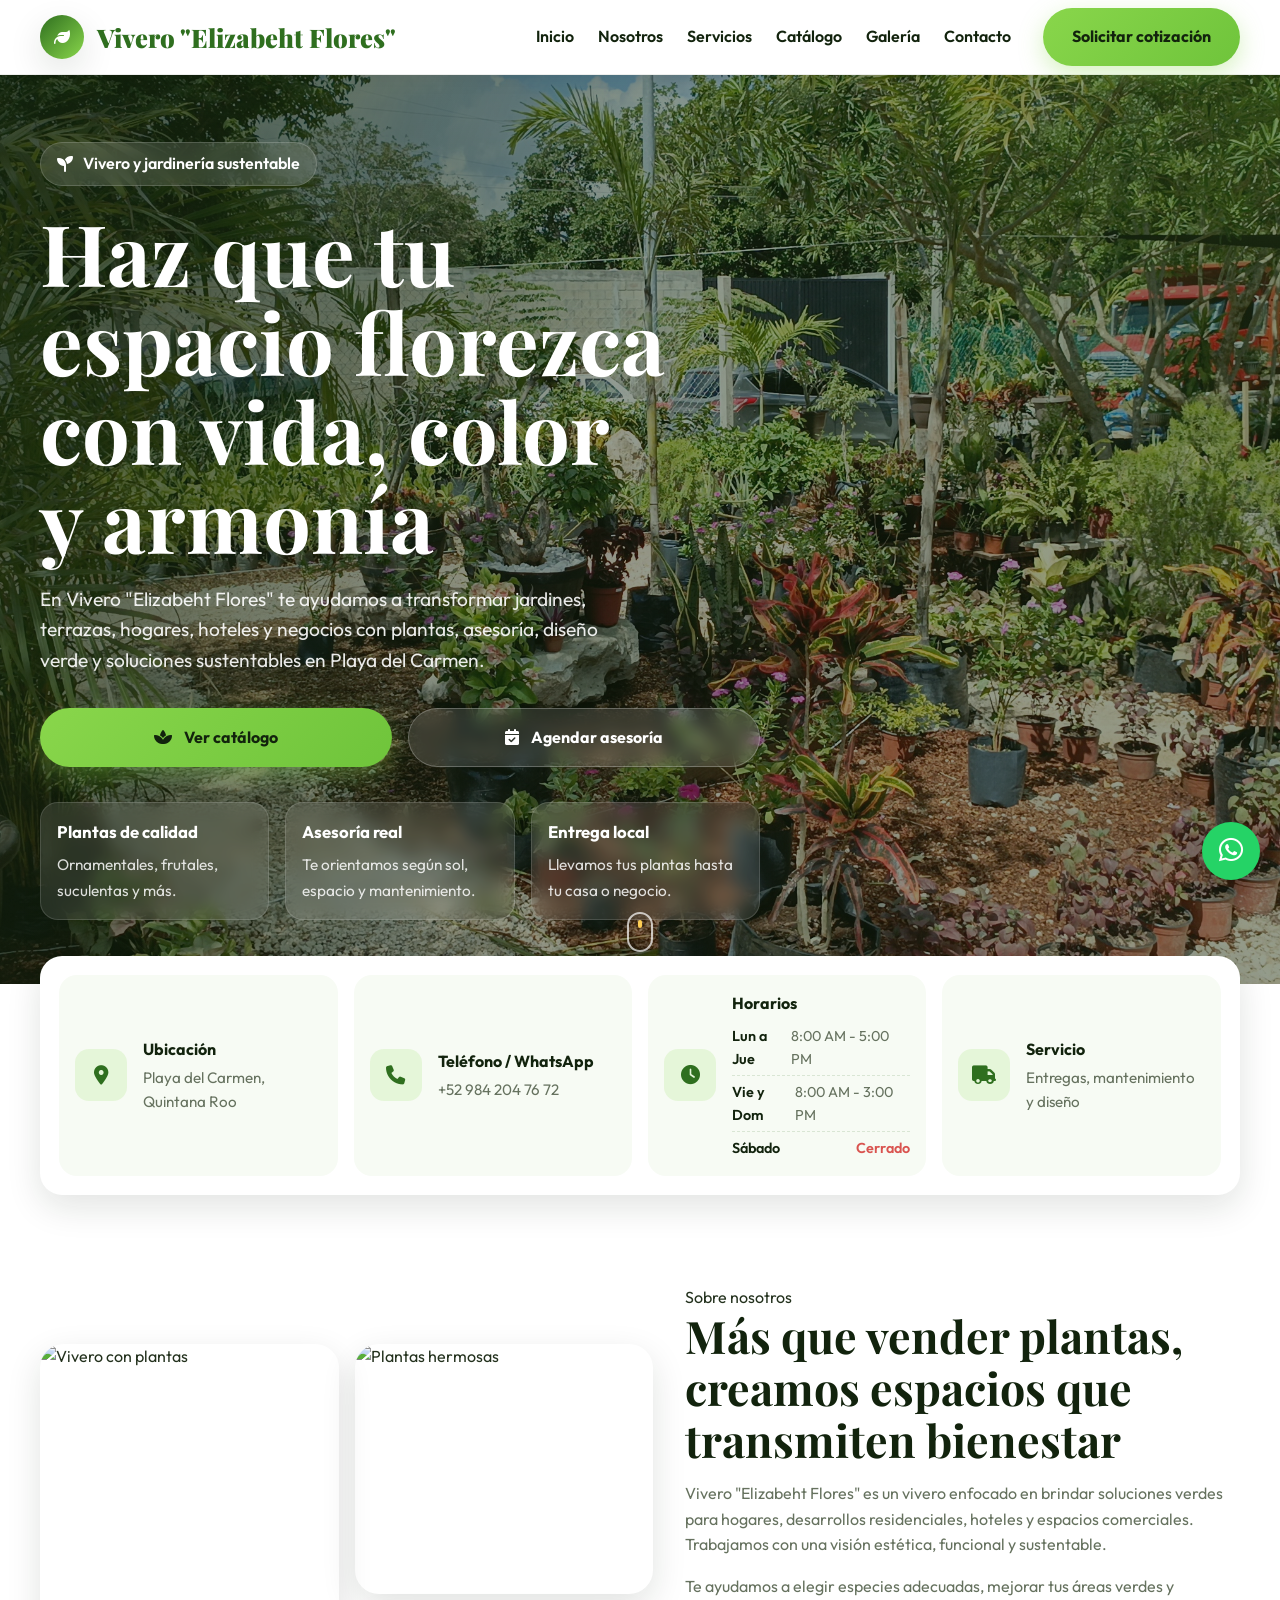
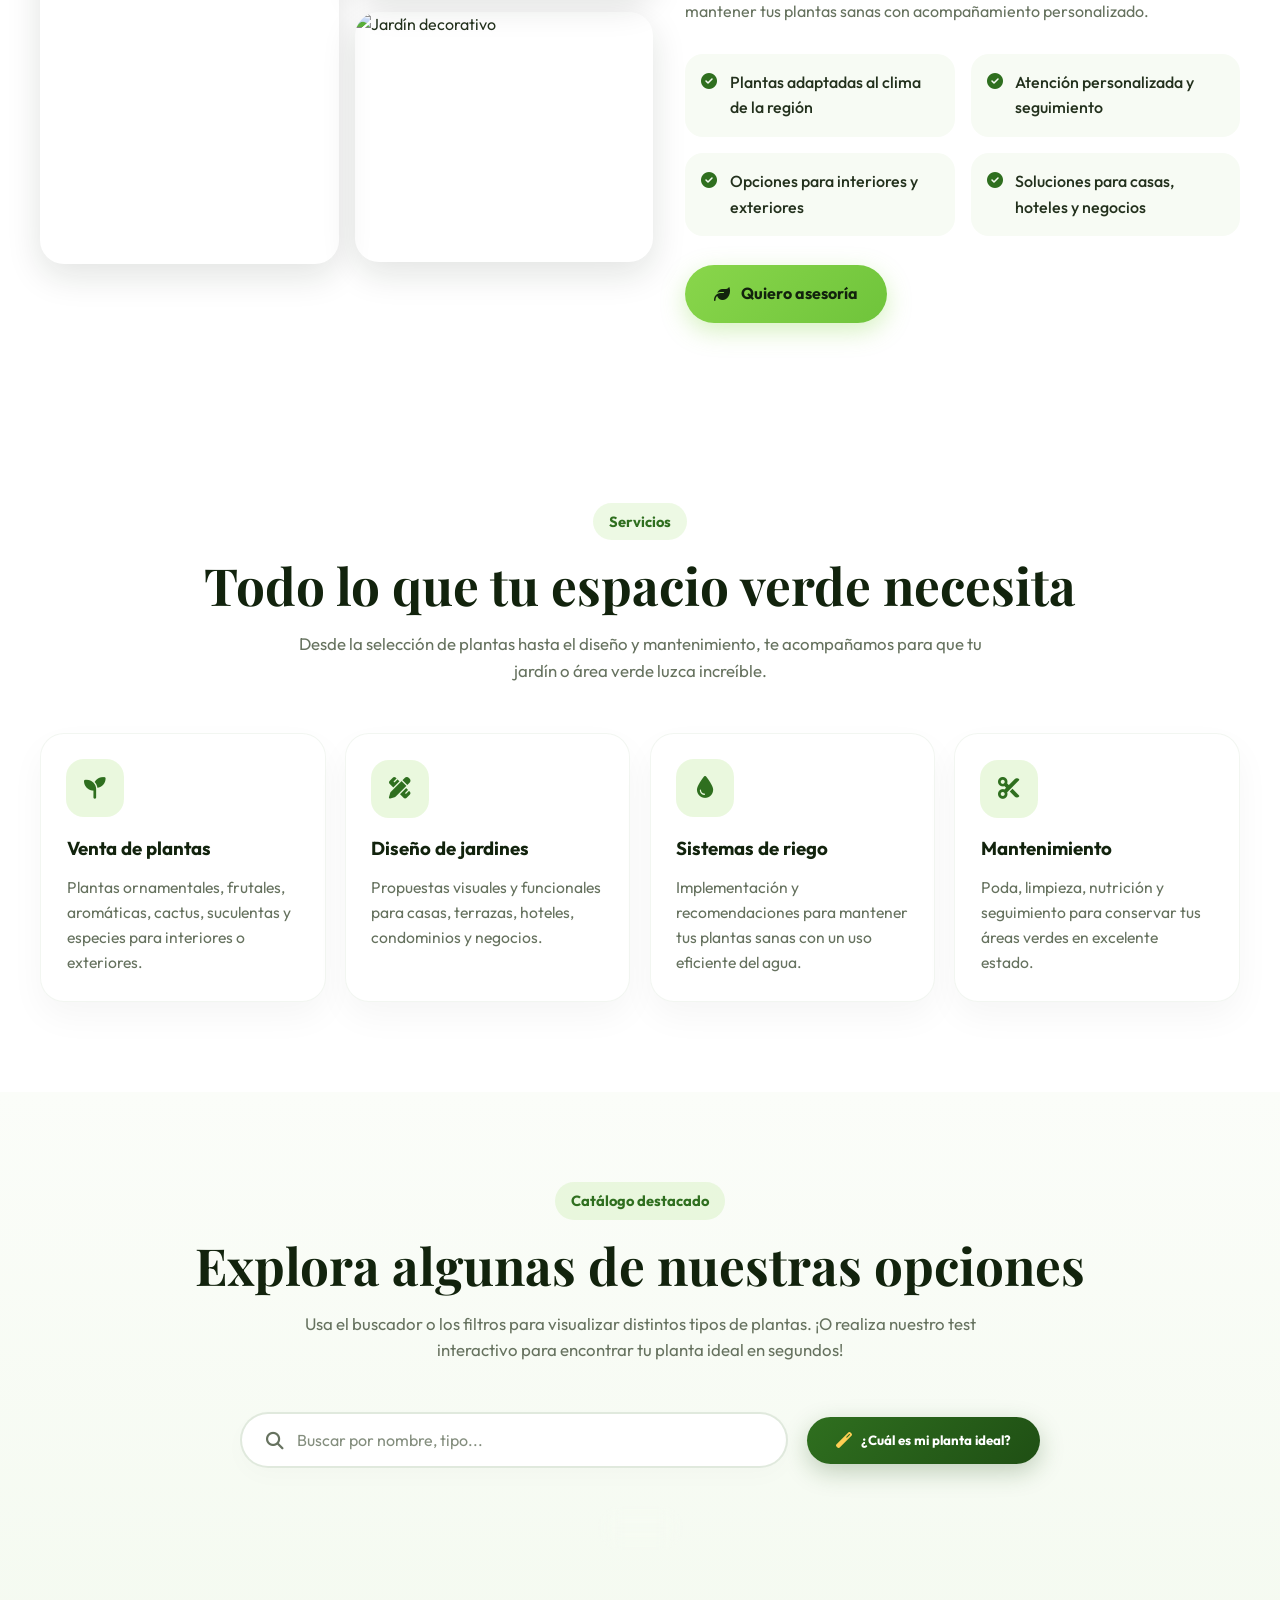
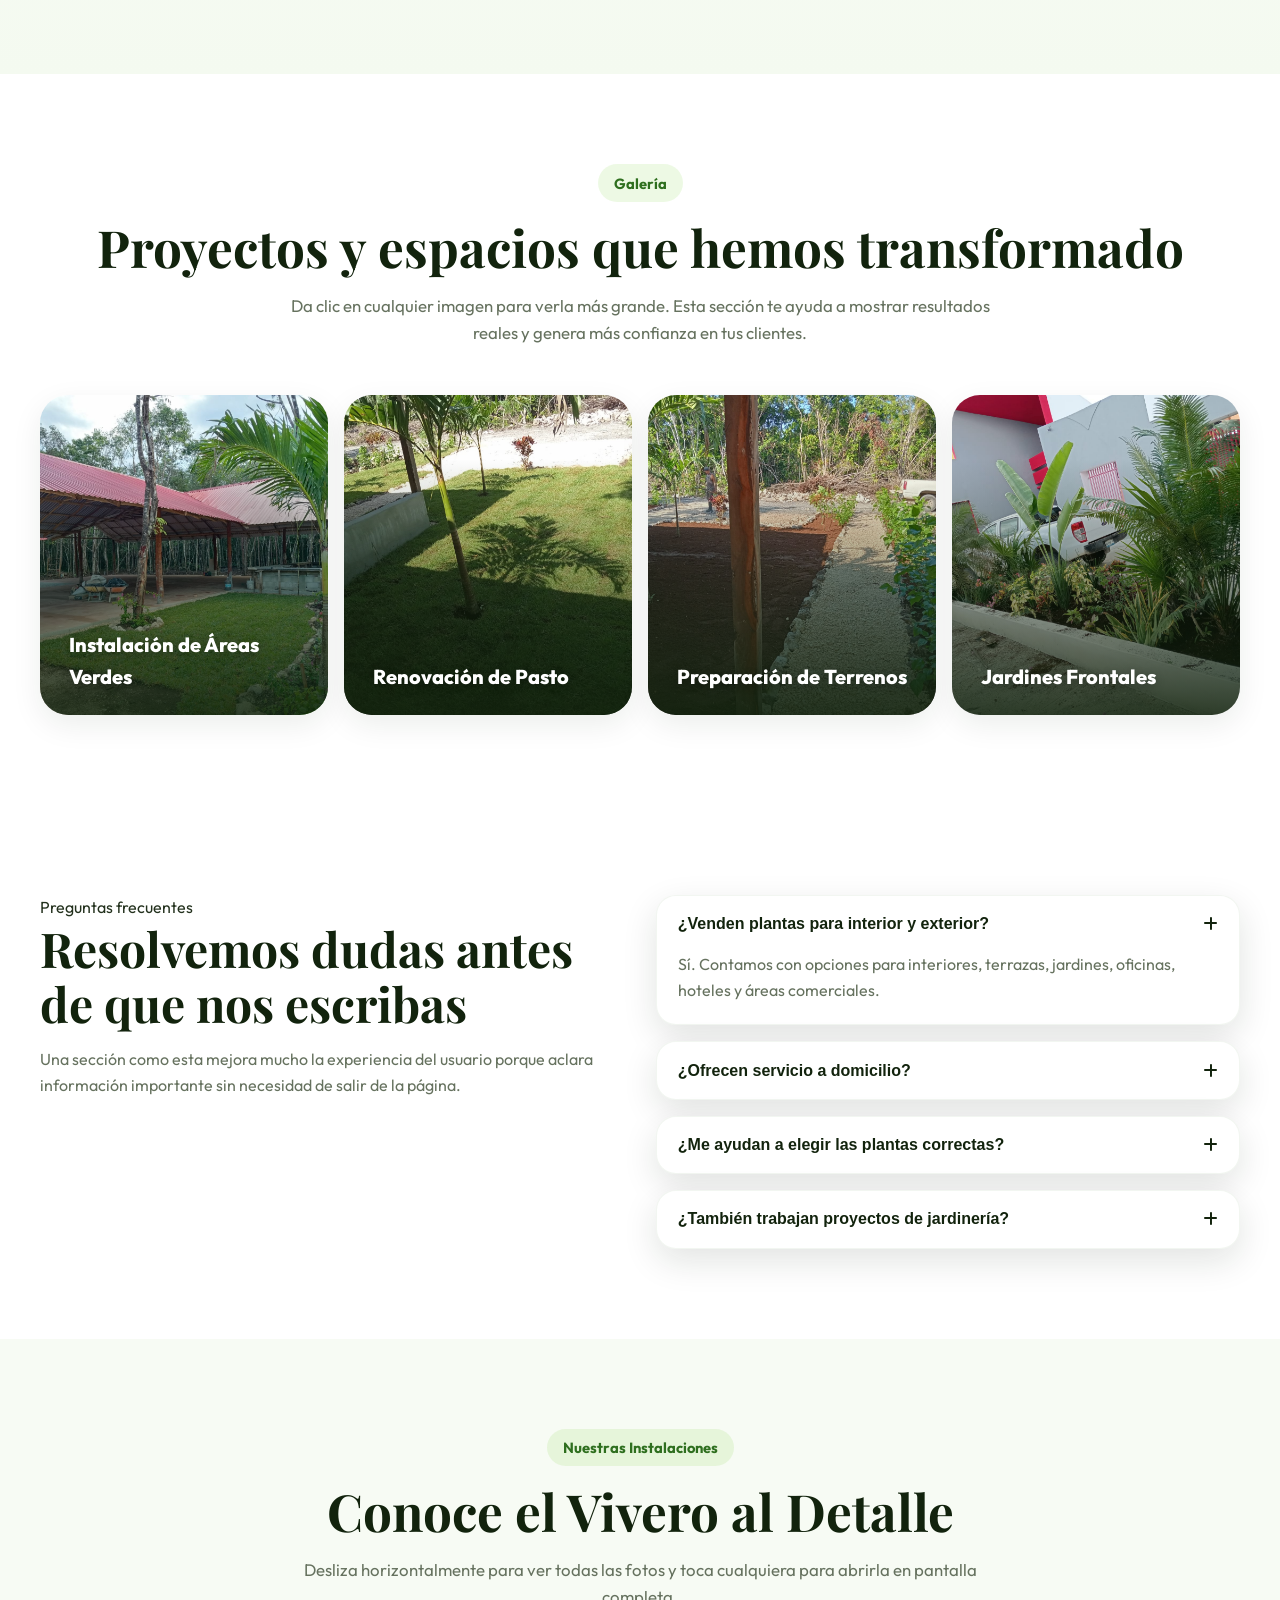
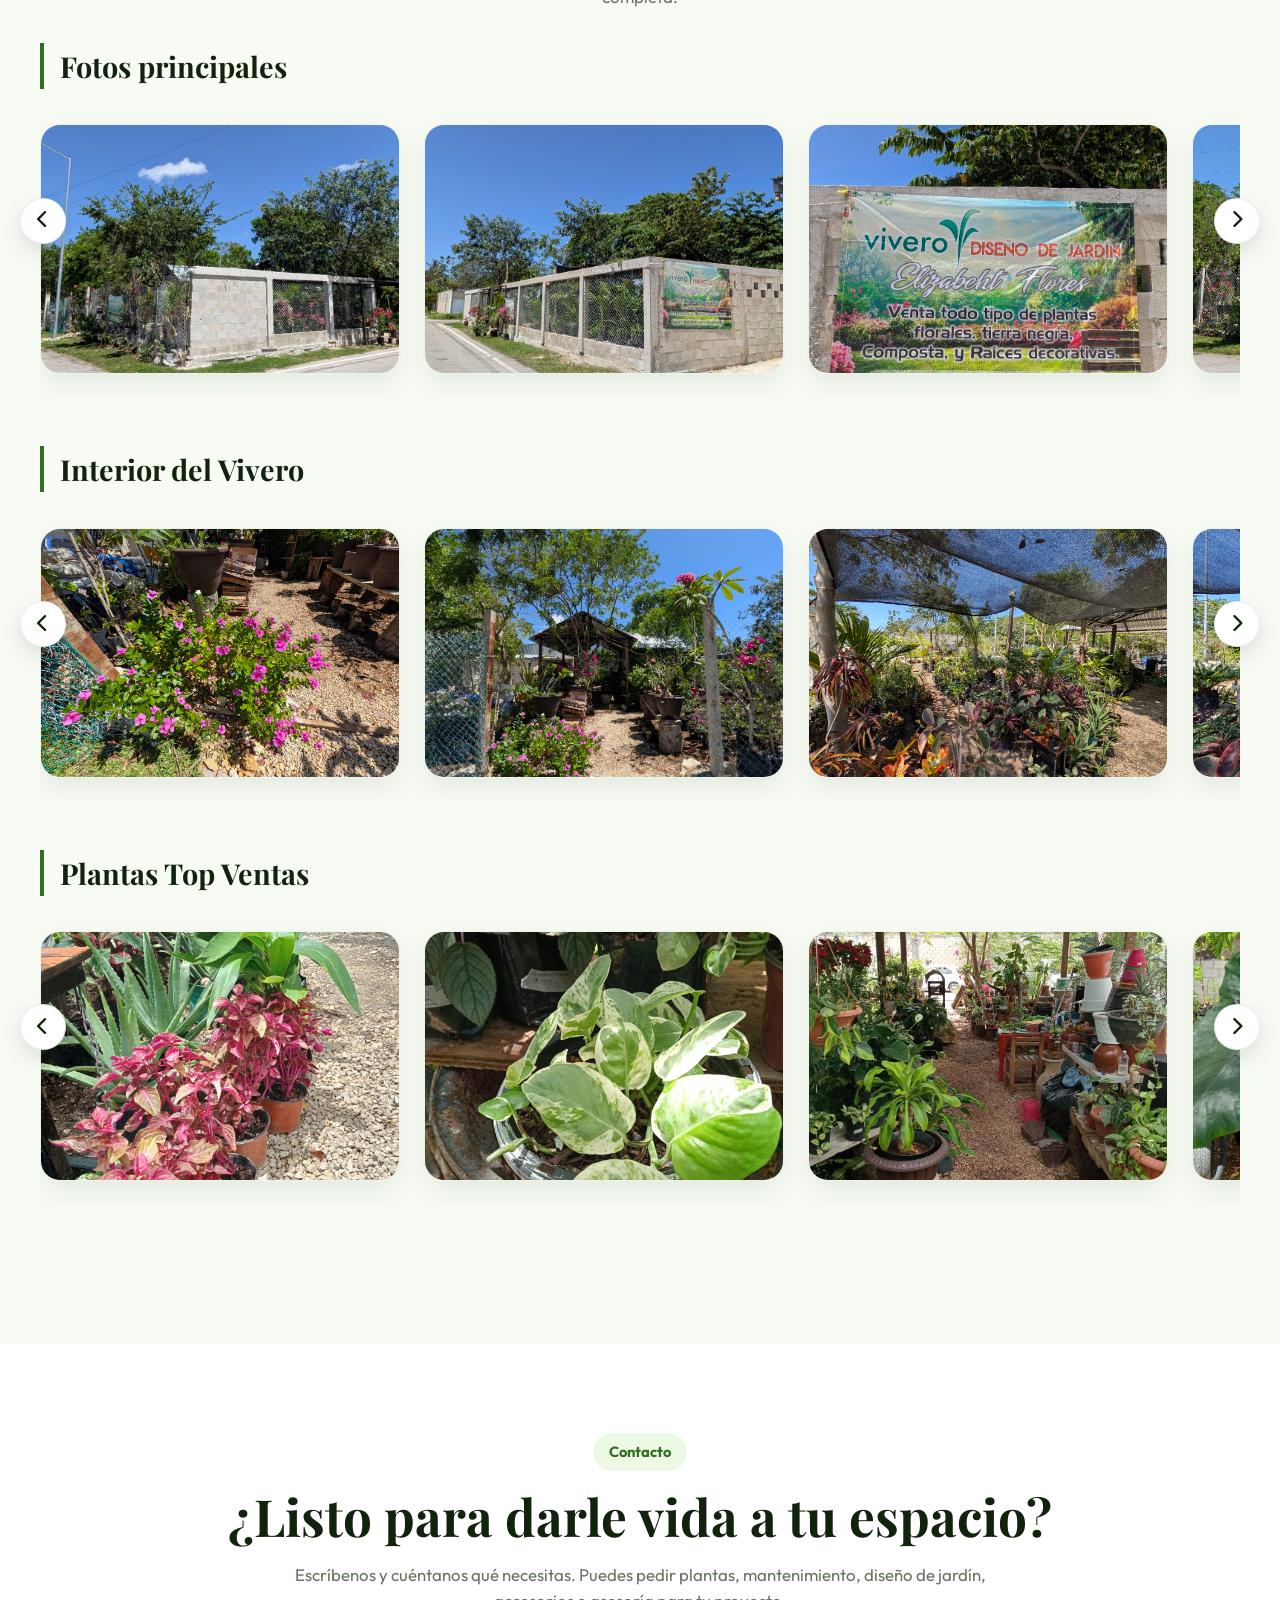
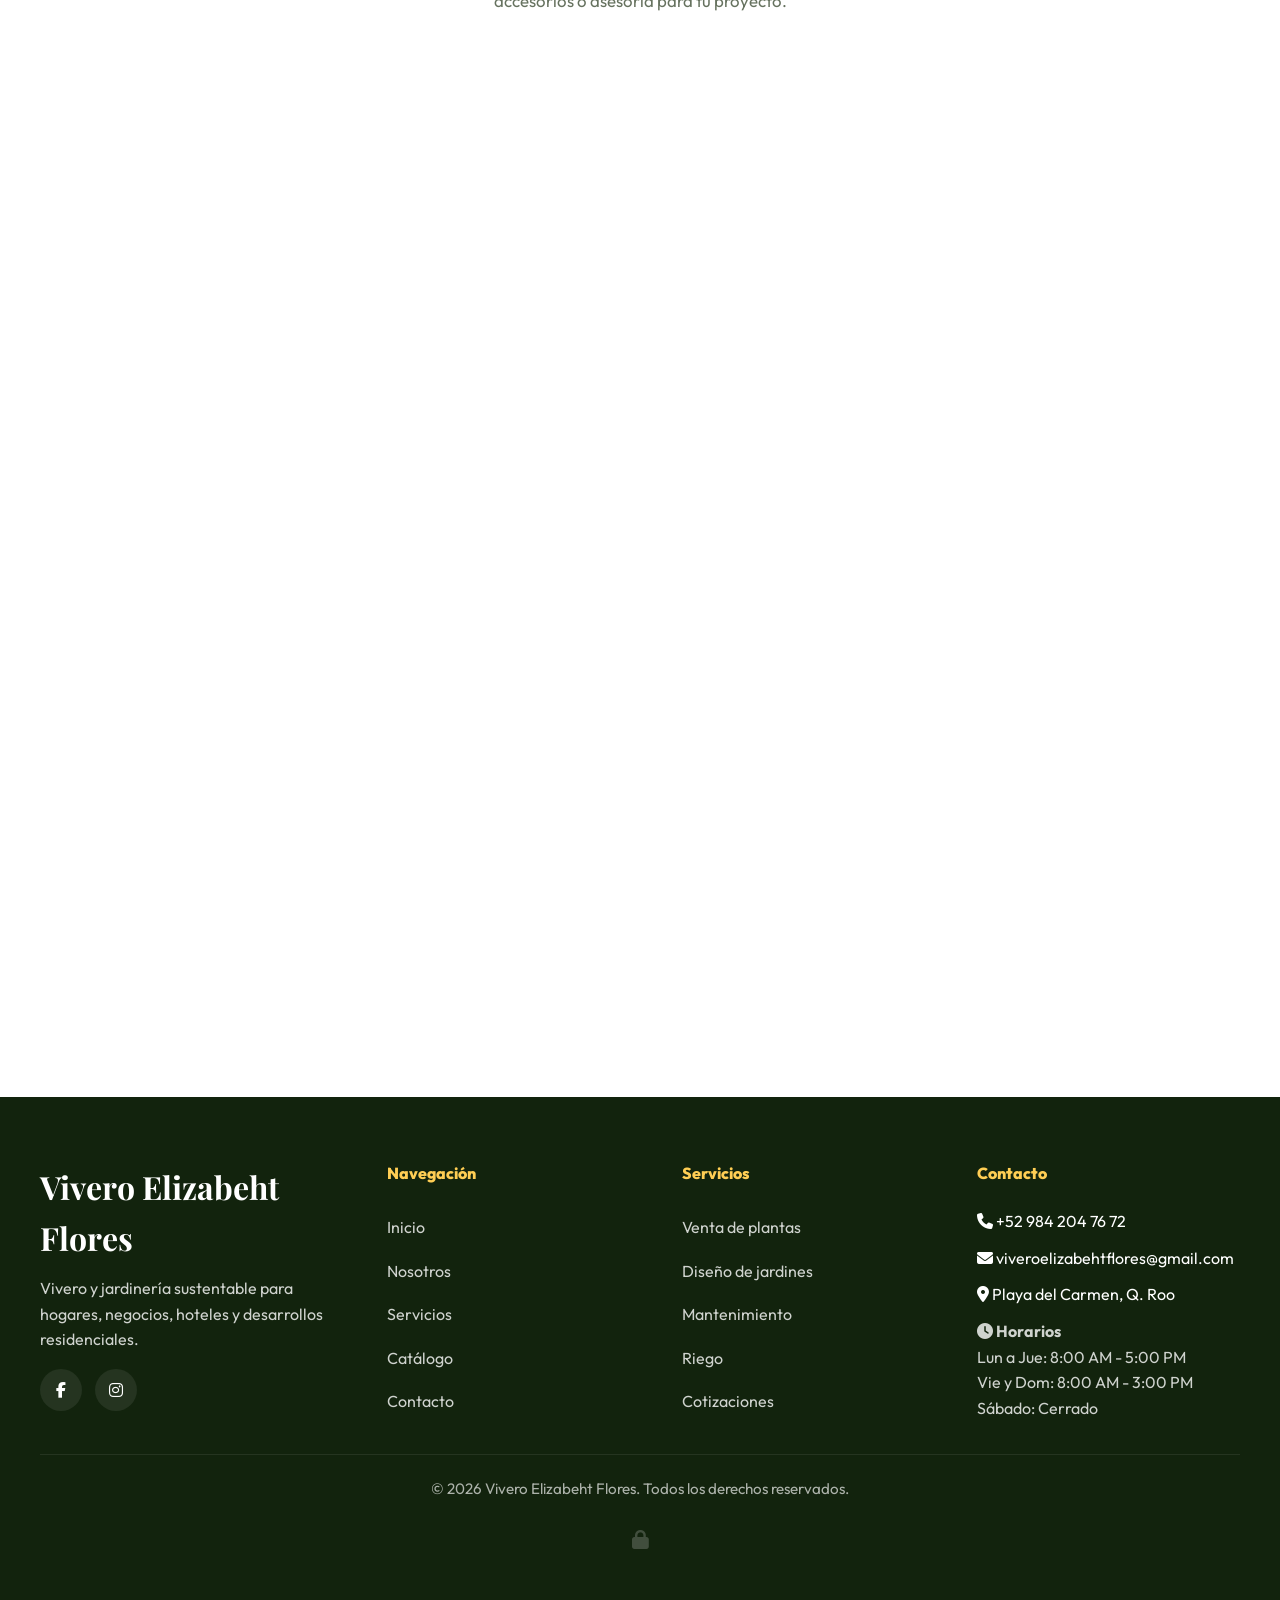
==== commit 19bd219b: "Mejora del catalogo con buscador, paginacion y quiz interactivo" ====
--- a/index.html
+++ b/index.html
@@ -317,10 +317,24 @@
           <div class="tag">Catálogo destacado</div>
           <h2>Explora algunas de nuestras opciones</h2>
           <p>
-            Puedes usar los filtros para visualizar distintos tipos de plantas y
-            productos. Después te podemos ayudar a elegir la mejor opción para
-            tu espacio.
+            Usa el buscador o los filtros para visualizar distintos tipos de plantas. 
+            ¡O realiza nuestro test interactivo para encontrar tu planta ideal en segundos!
           </p>
+        </div>
+
+        <!-- Barra de búsqueda y Quiz CTA -->
+        <div class="catalog-controls" data-aos="fade-up">
+          <div class="search-bar-container">
+            <i class="fas fa-search search-icon"></i>
+            <input type="text" id="catalogSearchInput" placeholder="Buscar por nombre, tipo..." />
+            <button id="clearSearchBtn" class="clear-search-btn" aria-label="Limpiar búsqueda" style="display: none;">
+              <i class="fas fa-times"></i>
+            </button>
+          </div>
+          <button id="btnOpenQuiz" class="btn-main btn-quiz-cta">
+            <i class="fas fa-magic"></i>
+            <span>¿Cuál es mi planta ideal?</span>
+          </button>
         </div>
 
         <div class="filter-buttons" id="filterButtonsContainer">
@@ -331,8 +345,122 @@
         <div class="catalog-grid" id="catalogGrid">
           <!-- Las plantas dinámicas se inyectarán aquí desde Firebase/ImgBB -->
         </div>
+
+        <!-- Botón Cargar Más -->
+        <div class="catalog-load-more" id="catalogLoadMoreContainer" style="display: none;">
+          <button id="btnLoadMore" class="btn-main">
+            <i class="fas fa-leaf"></i>
+            <span>Ver más plantas</span>
+          </button>
+        </div>
       </div>
     </section>
+
+    <!-- Modal del Quiz "Encuentra tu Planta Ideal" -->
+    <div class="quiz-modal" id="quizModal">
+      <div class="quiz-modal-content">
+        <button class="quiz-modal-close" id="btnCloseQuiz" aria-label="Cerrar test">
+          <i class="fas fa-times"></i>
+        </button>
+        
+        <div class="quiz-header">
+          <div class="quiz-logo">
+            <i class="fas fa-leaf"></i>
+          </div>
+          <h2>Encuentra tu Planta Ideal</h2>
+          <p>Responde 3 preguntas rápidas y descubre tu match botánico perfecto 💚</p>
+          
+          <div class="quiz-progress-container">
+            <div class="quiz-progress-bar" id="quizProgressBar"></div>
+          </div>
+        </div>
+
+        <div class="quiz-body">
+          <!-- Paso 1: Ubicación -->
+          <div class="quiz-step active" data-step="1">
+            <h3>Paso 1: ¿Dónde vas a colocar tu planta principalmente?</h3>
+            <div class="quiz-options-grid">
+              <button class="quiz-option-card" data-answer="sombra">
+                <div class="option-icon">🏠</div>
+                <h4>Interior / Sombra</h4>
+                <p>Ideal para oficinas, salas o rincones alejados del sol directo.</p>
+              </button>
+              <button class="quiz-option-card" data-answer="sol">
+                <div class="option-icon">☀️</div>
+                <h4>Exterior / Sol Directo</h4>
+                <p>Perfecto para jardines exteriores, terrazas soleadas o entradas.</p>
+              </button>
+              <button class="quiz-option-card" data-answer="semisombra">
+                <div class="option-icon">🌤️</div>
+                <h4>Terraza / Semisombra</h4>
+                <p>Para espacios con luz brillante indirecta o sol suave de mañana.</p>
+              </button>
+            </div>
+          </div>
+
+          <!-- Paso 2: Cuidado / Tiempo -->
+          <div class="quiz-step" data-step="2">
+            <h3>Paso 2: ¿Cuánto tiempo tienes para su cuidado y riego?</h3>
+            <div class="quiz-options-grid">
+              <button class="quiz-option-card" data-answer="facil">
+                <div class="option-icon">🌵</div>
+                <h4>Poco tiempo (Fácil cuidado)</h4>
+                <p>Busco plantas resistentes que toleren olvidos y poco riego.</p>
+              </button>
+              <button class="quiz-option-card" data-answer="estandar">
+                <div class="option-icon">💧</div>
+                <h4>Tengo tiempo (Cuidado regular)</h4>
+                <p>Disfruto regarlas y verlas crecer día a día con atención.</p>
+              </button>
+            </div>
+            <div class="quiz-nav-buttons">
+              <button class="btn-outline btn-quiz-prev"><i class="fas fa-arrow-left"></i> Atrás</button>
+            </div>
+          </div>
+
+          <!-- Paso 3: Gusto / Objetivo -->
+          <div class="quiz-step" data-step="3">
+            <h3>Paso 3: ¿Qué es lo que más te gustaría destacar?</h3>
+            <div class="quiz-options-grid">
+              <button class="quiz-option-card" data-answer="flores">
+                <div class="option-icon">🌸</div>
+                <h4>Flores y Color</h4>
+                <p>Quiero flores hermosas que den vida y atraigan colibríes.</p>
+              </button>
+              <button class="quiz-option-card" data-answer="verde">
+                <div class="option-icon">🌿</div>
+                <h4>Follaje Verde</h4>
+                <p>Prefiero hojas grandes, exuberantes y elegantes.</p>
+              </button>
+              <button class="quiz-option-card" data-answer="huerto">
+                <div class="option-icon">🌶️</div>
+                <h4>Huerto o Aromáticas</h4>
+                <p>Plantas útiles que den frutos, chiles o aromas agradables.</p>
+              </button>
+            </div>
+            <div class="quiz-nav-buttons">
+              <button class="btn-outline btn-quiz-prev"><i class="fas fa-arrow-left"></i> Atrás</button>
+            </div>
+          </div>
+
+          <!-- Paso 4: Resultados -->
+          <div class="quiz-step" data-step="4" id="quizResultsStep">
+            <h3>🎉 ¡Tenemos tus Matches Perfectos!</h3>
+            <p class="quiz-results-subtitle">Estas plantas se adaptan idealmente a tu estilo de vida y espacio:</p>
+            
+            <div class="quiz-results-container" id="quizResultsContainer">
+              <!-- Se inyectarán los matches aquí -->
+            </div>
+
+            <div class="quiz-results-footer">
+              <button class="btn-outline" id="btnRestartQuiz">
+                <i class="fas fa-redo"></i> Volver a hacer el test
+              </button>
+            </div>
+          </div>
+        </div>
+      </div>
+    </div>
 
     <section class="section" id="galeria">
       <div class="container">
@@ -403,87 +531,6 @@
             />
             <div class="gallery-overlay"><h4>Jardines Frontales</h4></div>
           </div>
-        </div>
-      </div>
-    </section>
-
-    <section class="section testimonials">
-      <div class="container">
-        <div class="section-header">
-          <div class="tag">Opiniones</div>
-          <h2>Lo que dicen nuestros clientes</h2>
-          <p>
-            Esta sección ayuda mucho a dar confianza. Puedes cambiar estos
-            textos por testimonios reales de tus clientes.
-          </p>
-        </div>
-
-        <div class="testimonial-grid">
-          <article class="testimonial-card" data-aos="fade-up">
-            <div class="stars">
-              <i class="fas fa-star"></i><i class="fas fa-star"></i
-              ><i class="fas fa-star"></i><i class="fas fa-star"></i
-              ><i class="fas fa-star"></i>
-            </div>
-            <p>
-              “Me ayudaron a elegir plantas para mi terraza y quedaron
-              perfectas. Además me explicaron cómo cuidarlas sin
-              complicaciones.”
-            </p>
-            <div class="testimonial-user">
-              <div class="testimonial-avatar">M</div>
-              <div>
-                <strong>María G.</strong>
-                <span>Cliente residencial</span>
-              </div>
-            </div>
-          </article>
-
-          <article
-            class="testimonial-card"
-            data-aos="fade-up"
-            data-aos-delay="100"
-          >
-            <div class="stars">
-              <i class="fas fa-star"></i><i class="fas fa-star"></i
-              ><i class="fas fa-star"></i><i class="fas fa-star"></i
-              ><i class="fas fa-star"></i>
-            </div>
-            <p>
-              “El servicio fue muy profesional. Compramos plantas y macetas para
-              nuestro negocio y el resultado fue excelente.”
-            </p>
-            <div class="testimonial-user">
-              <div class="testimonial-avatar">C</div>
-              <div>
-                <strong>Carlos R.</strong>
-                <span>Cliente comercial</span>
-              </div>
-            </div>
-          </article>
-
-          <article
-            class="testimonial-card"
-            data-aos="fade-up"
-            data-aos-delay="200"
-          >
-            <div class="stars">
-              <i class="fas fa-star"></i><i class="fas fa-star"></i
-              ><i class="fas fa-star"></i><i class="fas fa-star"></i
-              ><i class="fas fa-star"></i>
-            </div>
-            <p>
-              “Nos diseñaron un área verde más funcional y bonita. Se nota la
-              experiencia y el gusto por las plantas.”
-            </p>
-            <div class="testimonial-user">
-              <div class="testimonial-avatar">F</div>
-              <div>
-                <strong>Fernanda T.</strong>
-                <span>Proyecto de jardín</span>
-              </div>
-            </div>
-          </article>
         </div>
       </div>
     </section>
@@ -801,8 +848,7 @@
             padding-bottom: 80px; /* Espacio para los botones flotantes en móvil */
           "
         >
-          <span
-            style="text-align: center; max-width: 80%;"
+          <span style="text-align: center; max-width: 80%"
             >© 2026 Vivero Elizabeht Flores. Todos los derechos
             reservados.</span
           >
--- a/css/styles.css
+++ b/css/styles.css
@@ -590,6 +590,512 @@
 
       .catalog {
         background: linear-gradient(to bottom, #fbfdf9, #f4faf0);
+      }
+
+      /* === MEJORAS DEL CATÁLOGO === */
+      .catalog-controls {
+        display: flex;
+        flex-wrap: wrap;
+        gap: 1.2rem;
+        justify-content: center;
+        align-items: center;
+        max-width: 800px;
+        margin: 0 auto 2.5rem auto;
+        width: 100%;
+      }
+
+      .search-bar-container {
+        position: relative;
+        flex: 1;
+        min-width: 280px;
+        display: flex;
+        align-items: center;
+        background: var(--white);
+        border: 2px solid rgba(47, 111, 31, 0.15);
+        border-radius: 999px;
+        padding: 0.2rem 1.5rem;
+        box-shadow: 0 8px 25px rgba(0, 0, 0, 0.02);
+        transition: all 0.3s cubic-bezier(0.4, 0, 0.2, 1);
+      }
+
+      .search-bar-container:focus-within {
+        border-color: var(--primary);
+        box-shadow: 0 8px 30px rgba(47, 111, 31, 0.12);
+        transform: translateY(-2px);
+      }
+
+      .search-bar-container .search-icon {
+        color: var(--muted);
+        font-size: 1.1rem;
+        margin-right: 0.8rem;
+        transition: color 0.3s;
+      }
+
+      .search-bar-container:focus-within .search-icon {
+        color: var(--primary);
+        animation: spin-subtle 0.5s ease-in-out;
+      }
+
+      @keyframes spin-subtle {
+        0% { transform: rotate(0deg); }
+        100% { transform: rotate(15deg); }
+      }
+
+      .search-bar-container input {
+        border: none;
+        outline: none;
+        width: 100%;
+        padding: 0.8rem 0;
+        font-family: inherit;
+        font-size: 1rem;
+        color: var(--dark);
+        background: transparent;
+      }
+
+      .search-bar-container input::placeholder {
+        color: var(--muted);
+        opacity: 0.8;
+      }
+
+      .clear-search-btn {
+        background: none;
+        border: none;
+        color: var(--muted);
+        cursor: pointer;
+        padding: 0.5rem;
+        display: flex;
+        align-items: center;
+        justify-content: center;
+        transition: color 0.3s;
+      }
+
+      .clear-search-btn:hover {
+        color: #d93838;
+      }
+
+      .btn-quiz-cta {
+        display: inline-flex;
+        align-items: center;
+        gap: 0.6rem;
+        padding: 0.95rem 1.8rem;
+        background: linear-gradient(135deg, var(--primary), var(--primary-dark));
+        color: var(--white);
+        border-radius: 999px;
+        font-weight: 700;
+        box-shadow: 0 8px 25px rgba(31, 79, 20, 0.25);
+        cursor: pointer;
+        transition: all 0.3s ease;
+        border: none;
+        font-family: inherit;
+      }
+
+      .btn-quiz-cta:hover {
+        transform: translateY(-3px);
+        box-shadow: 0 12px 30px rgba(31, 79, 20, 0.35);
+        background: linear-gradient(135deg, var(--primary-dark), #14350c);
+      }
+
+      .btn-quiz-cta i {
+        font-size: 1rem;
+        color: var(--accent);
+        animation: pulse-glow 2s infinite;
+      }
+
+      @keyframes pulse-glow {
+        0% { transform: scale(1); opacity: 1; }
+        50% { transform: scale(1.2); opacity: 0.8; }
+        100% { transform: scale(1); opacity: 1; }
+      }
+
+      .catalog-load-more {
+        display: flex;
+        justify-content: center;
+        margin-top: 3.5rem;
+        width: 100%;
+      }
+
+      #btnLoadMore {
+        display: inline-flex;
+        align-items: center;
+        gap: 0.8rem;
+        padding: 1.1rem 2.2rem;
+        background: linear-gradient(135deg, var(--secondary), #6fc43b);
+        color: var(--dark);
+        border-radius: 999px;
+        font-weight: 700;
+        cursor: pointer;
+        transition: all 0.3s cubic-bezier(0.175, 0.885, 0.32, 1.275);
+        box-shadow: 0 10px 25px rgba(137, 214, 75, 0.3);
+      }
+
+      #btnLoadMore:hover {
+        transform: translateY(-4px);
+        box-shadow: 0 15px 35px rgba(137, 214, 75, 0.45);
+      }
+
+      #btnLoadMore i {
+        transition: transform 0.4s ease;
+      }
+
+      #btnLoadMore:hover i {
+        transform: rotate(15deg) scale(1.2);
+      }
+
+      /* === QUIZ MODAL === */
+      .quiz-modal {
+        position: fixed;
+        inset: 0;
+        z-index: 2000;
+        background: rgba(18, 35, 13, 0.6);
+        backdrop-filter: blur(15px);
+        display: grid;
+        place-items: center;
+        padding: 1.5rem;
+        opacity: 0;
+        visibility: hidden;
+        transition: all 0.4s cubic-bezier(0.4, 0, 0.2, 1);
+      }
+
+      .quiz-modal.show {
+        opacity: 1;
+        visibility: visible;
+      }
+
+      .quiz-modal-content {
+        background: rgba(255, 255, 255, 0.95);
+        border: 1px solid rgba(255, 255, 255, 0.8);
+        border-radius: 32px;
+        width: min(100%, 820px);
+        max-height: 90vh;
+        overflow-y: auto;
+        position: relative;
+        padding: 2.5rem;
+        box-shadow: 0 25px 80px rgba(18, 35, 13, 0.25);
+        transform: scale(0.9) translateY(20px);
+        transition: all 0.4s cubic-bezier(0.34, 1.56, 0.64, 1);
+      }
+
+      .quiz-modal.show .quiz-modal-content {
+        transform: scale(1) translateY(0);
+      }
+
+      .quiz-modal-close {
+        position: absolute;
+        top: 1.5rem;
+        right: 1.5rem;
+        width: 44px;
+        height: 44px;
+        border-radius: 50%;
+        border: 1px solid rgba(47, 111, 31, 0.1);
+        background: var(--white);
+        color: var(--dark);
+        font-size: 1.1rem;
+        cursor: pointer;
+        display: grid;
+        place-items: center;
+        box-shadow: 0 4px 15px rgba(0, 0, 0, 0.05);
+        transition: all 0.3s;
+      }
+
+      .quiz-modal-close:hover {
+        background: #fdf2f2;
+        color: #d93838;
+        transform: rotate(90deg);
+        border-color: rgba(217, 56, 56, 0.2);
+      }
+
+      .quiz-header {
+        text-align: center;
+        margin-bottom: 2rem;
+      }
+
+      .quiz-logo {
+        width: 52px;
+        height: 52px;
+        border-radius: 50%;
+        background: linear-gradient(135deg, var(--primary), var(--secondary));
+        color: var(--white);
+        display: grid;
+        place-items: center;
+        font-size: 1.3rem;
+        margin: 0 auto 1rem auto;
+        box-shadow: 0 8px 20px rgba(47, 111, 31, 0.2);
+      }
+
+      .quiz-header h2 {
+        font-family: "Playfair Display", serif;
+        font-size: 2rem;
+        color: var(--dark);
+        margin-bottom: 0.5rem;
+      }
+
+      .quiz-header p {
+        color: var(--muted);
+        font-size: 0.98rem;
+      }
+
+      .quiz-progress-container {
+        width: 100%;
+        height: 6px;
+        background: rgba(47, 111, 31, 0.08);
+        border-radius: 99px;
+        margin-top: 1.5rem;
+        overflow: hidden;
+      }
+
+      .quiz-progress-bar {
+        height: 100%;
+        width: 25%;
+        background: linear-gradient(to right, var(--primary), var(--secondary));
+        border-radius: 99px;
+        transition: width 0.4s cubic-bezier(0.4, 0, 0.2, 1);
+      }
+
+      .quiz-step {
+        display: none;
+        opacity: 0;
+        transform: translateY(15px);
+        transition: opacity 0.4s, transform 0.4s;
+      }
+
+      .quiz-step.active {
+        display: block;
+        opacity: 1;
+        transform: translateY(0);
+      }
+
+      .quiz-step h3 {
+        text-align: center;
+        font-size: 1.25rem;
+        color: var(--dark);
+        margin-bottom: 1.8rem;
+        font-weight: 700;
+      }
+
+      .quiz-options-grid {
+        display: grid;
+        grid-template-columns: repeat(auto-fit, minmax(220px, 1fr));
+        gap: 1.2rem;
+        margin-bottom: 2rem;
+      }
+
+      .quiz-option-card {
+        background: var(--white);
+        border: 2px solid rgba(47, 111, 31, 0.08);
+        border-radius: 22px;
+        padding: 1.8rem 1.2rem;
+        cursor: pointer;
+        text-align: center;
+        font-family: inherit;
+        transition: all 0.3s cubic-bezier(0.165, 0.84, 0.44, 1);
+        box-shadow: 0 4px 15px rgba(0, 0, 0, 0.01);
+      }
+
+      .quiz-option-card:hover {
+        transform: translateY(-5px);
+        border-color: var(--primary);
+        box-shadow: 0 12px 30px rgba(47, 111, 31, 0.08);
+      }
+
+      .quiz-option-card.selected {
+        border-color: var(--primary);
+        background: rgba(47, 111, 31, 0.03);
+        box-shadow: 0 12px 30px rgba(47, 111, 31, 0.12), 0 0 0 2px var(--primary);
+      }
+
+      .option-icon {
+        font-size: 2.5rem;
+        margin-bottom: 1rem;
+        display: inline-block;
+        transition: transform 0.3s;
+      }
+
+      .quiz-option-card:hover .option-icon {
+        transform: scale(1.15) rotate(5deg);
+      }
+
+      .quiz-option-card h4 {
+        font-size: 1.15rem;
+        color: var(--dark);
+        margin-bottom: 0.5rem;
+        font-weight: 700;
+      }
+
+      .quiz-option-card p {
+        color: var(--muted);
+        font-size: 0.88rem;
+        line-height: 1.4;
+      }
+
+      .quiz-nav-buttons {
+        display: flex;
+        justify-content: flex-start;
+        margin-top: 1.5rem;
+      }
+
+      .btn-quiz-prev {
+        padding: 0.75rem 1.4rem;
+        font-size: 0.92rem;
+        border-color: rgba(47, 111, 31, 0.2);
+        color: var(--primary);
+        background: transparent;
+      }
+
+      .btn-quiz-prev:hover {
+        background: rgba(47, 111, 31, 0.05);
+        color: var(--primary-dark);
+      }
+
+      /* === RESULTADOS DEL QUIZ === */
+      .quiz-results-subtitle {
+        text-align: center;
+        color: var(--muted);
+        margin-bottom: 2rem;
+      }
+
+      .quiz-results-container {
+        display: grid;
+        grid-template-columns: repeat(auto-fit, minmax(240px, 1fr));
+        gap: 1.2rem;
+        margin-bottom: 2rem;
+      }
+
+      .quiz-result-card {
+        background: var(--white);
+        border: 1px solid rgba(47, 111, 31, 0.08);
+        border-radius: 24px;
+        overflow: hidden;
+        box-shadow: 0 10px 30px rgba(0, 0, 0, 0.04);
+        display: flex;
+        flex-direction: column;
+        transition: all 0.3s;
+        position: relative;
+      }
+
+      .quiz-result-card:hover {
+        transform: translateY(-6px);
+        box-shadow: 0 15px 35px rgba(47, 111, 31, 0.1);
+      }
+
+      .quiz-result-badge {
+        position: absolute;
+        top: 12px;
+        left: 12px;
+        padding: 0.4rem 1rem;
+        background: linear-gradient(135deg, #1f4f14, var(--primary));
+        color: var(--white);
+        border-radius: 99px;
+        font-size: 0.76rem;
+        font-weight: 700;
+        z-index: 10;
+        box-shadow: 0 4px 10px rgba(0, 0, 0, 0.15);
+      }
+
+      .quiz-result-image {
+        height: 180px;
+        width: 100%;
+        overflow: hidden;
+      }
+
+      .quiz-result-image img {
+        width: 100%;
+        height: 100%;
+        object-fit: cover;
+        transition: transform 0.5s;
+      }
+
+      .quiz-result-card:hover .quiz-result-image img {
+        transform: scale(1.08);
+      }
+
+      .quiz-result-content {
+        padding: 1.2rem;
+        display: flex;
+        flex-direction: column;
+        flex-grow: 1;
+      }
+
+      .quiz-result-content h4 {
+        font-size: 1.15rem;
+        color: var(--dark);
+        margin-bottom: 0.4rem;
+        font-weight: 700;
+      }
+
+      .quiz-result-content p {
+        color: var(--muted);
+        font-size: 0.88rem;
+        line-height: 1.45;
+        margin-bottom: 1.2rem;
+        flex-grow: 1;
+      }
+
+      .quiz-results-footer {
+        display: flex;
+        justify-content: center;
+        margin-top: 1.5rem;
+      }
+
+      #btnRestartQuiz {
+        padding: 0.85rem 1.8rem;
+        font-weight: 600;
+        border-color: rgba(47, 111, 31, 0.2);
+        color: var(--primary);
+      }
+
+      #btnRestartQuiz:hover {
+        background: rgba(47, 111, 31, 0.05);
+      }
+
+      /* Ocultar elementos */
+      .product-card.hidden-page {
+        display: none !important;
+      }
+
+      /* Animación suave para plantas cargadas */
+      @keyframes fadeInUpSmooth {
+        from { opacity: 0; transform: translateY(20px); }
+        to { opacity: 1; transform: translateY(0); }
+      }
+
+      .product-card-fade-in {
+        animation: fadeInUpSmooth 0.5s cubic-bezier(0.4, 0, 0.2, 1) forwards;
+      }
+
+      /* Adaptaciones Responsivas */
+      @media (max-width: 992px) {
+        .catalog-grid {
+          grid-template-columns: repeat(3, 1fr);
+        }
+      }
+
+      @media (max-width: 768px) {
+        .catalog-grid {
+          grid-template-columns: repeat(2, 1fr);
+        }
+        .quiz-modal-content {
+          padding: 1.8rem 1.2rem;
+        }
+        .quiz-options-grid {
+          grid-template-columns: 1fr;
+        }
+        .quiz-modal-close {
+          top: 1rem;
+          right: 1rem;
+        }
+      }
+
+      @media (max-width: 480px) {
+        .catalog-grid {
+          grid-template-columns: 1fr;
+        }
+        .catalog-controls {
+          flex-direction: column;
+          align-items: stretch;
+        }
+        .btn-quiz-cta {
+          justify-content: center;
+        }
       }
 
       .filter-buttons {
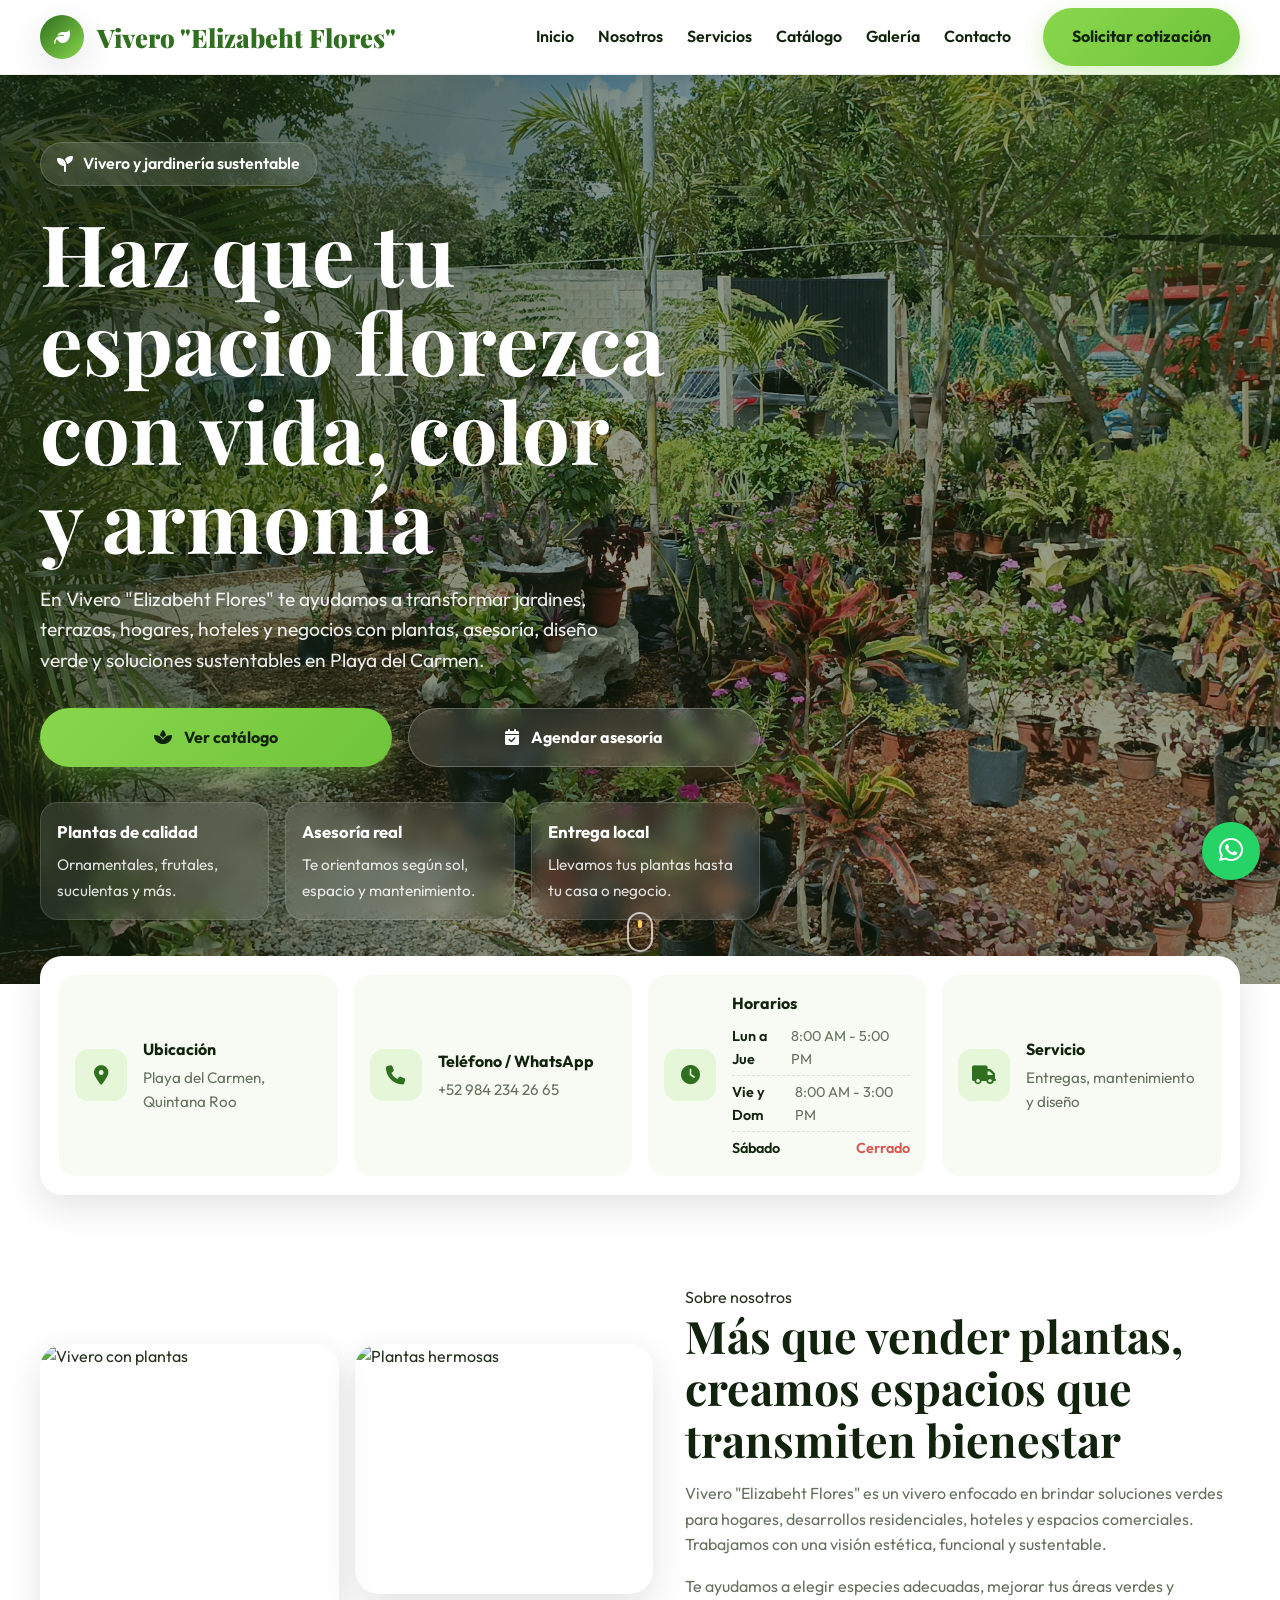
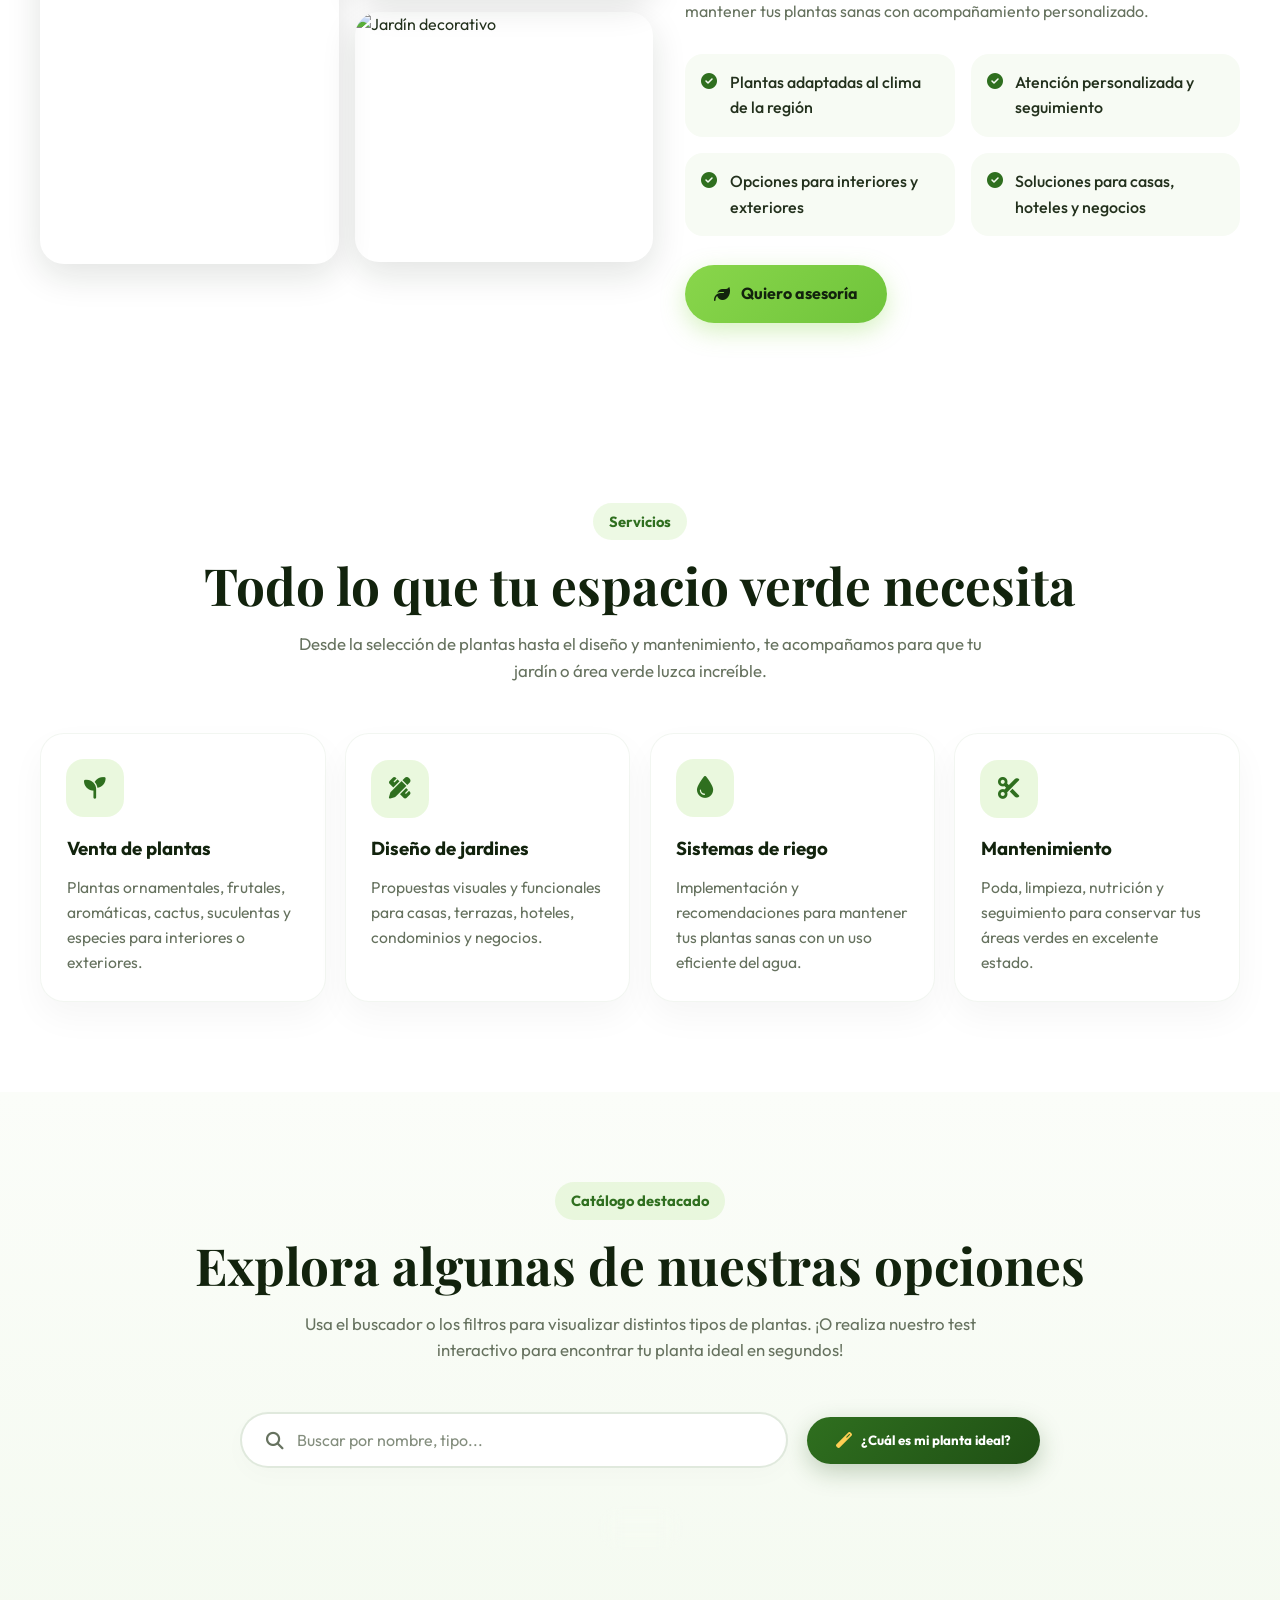
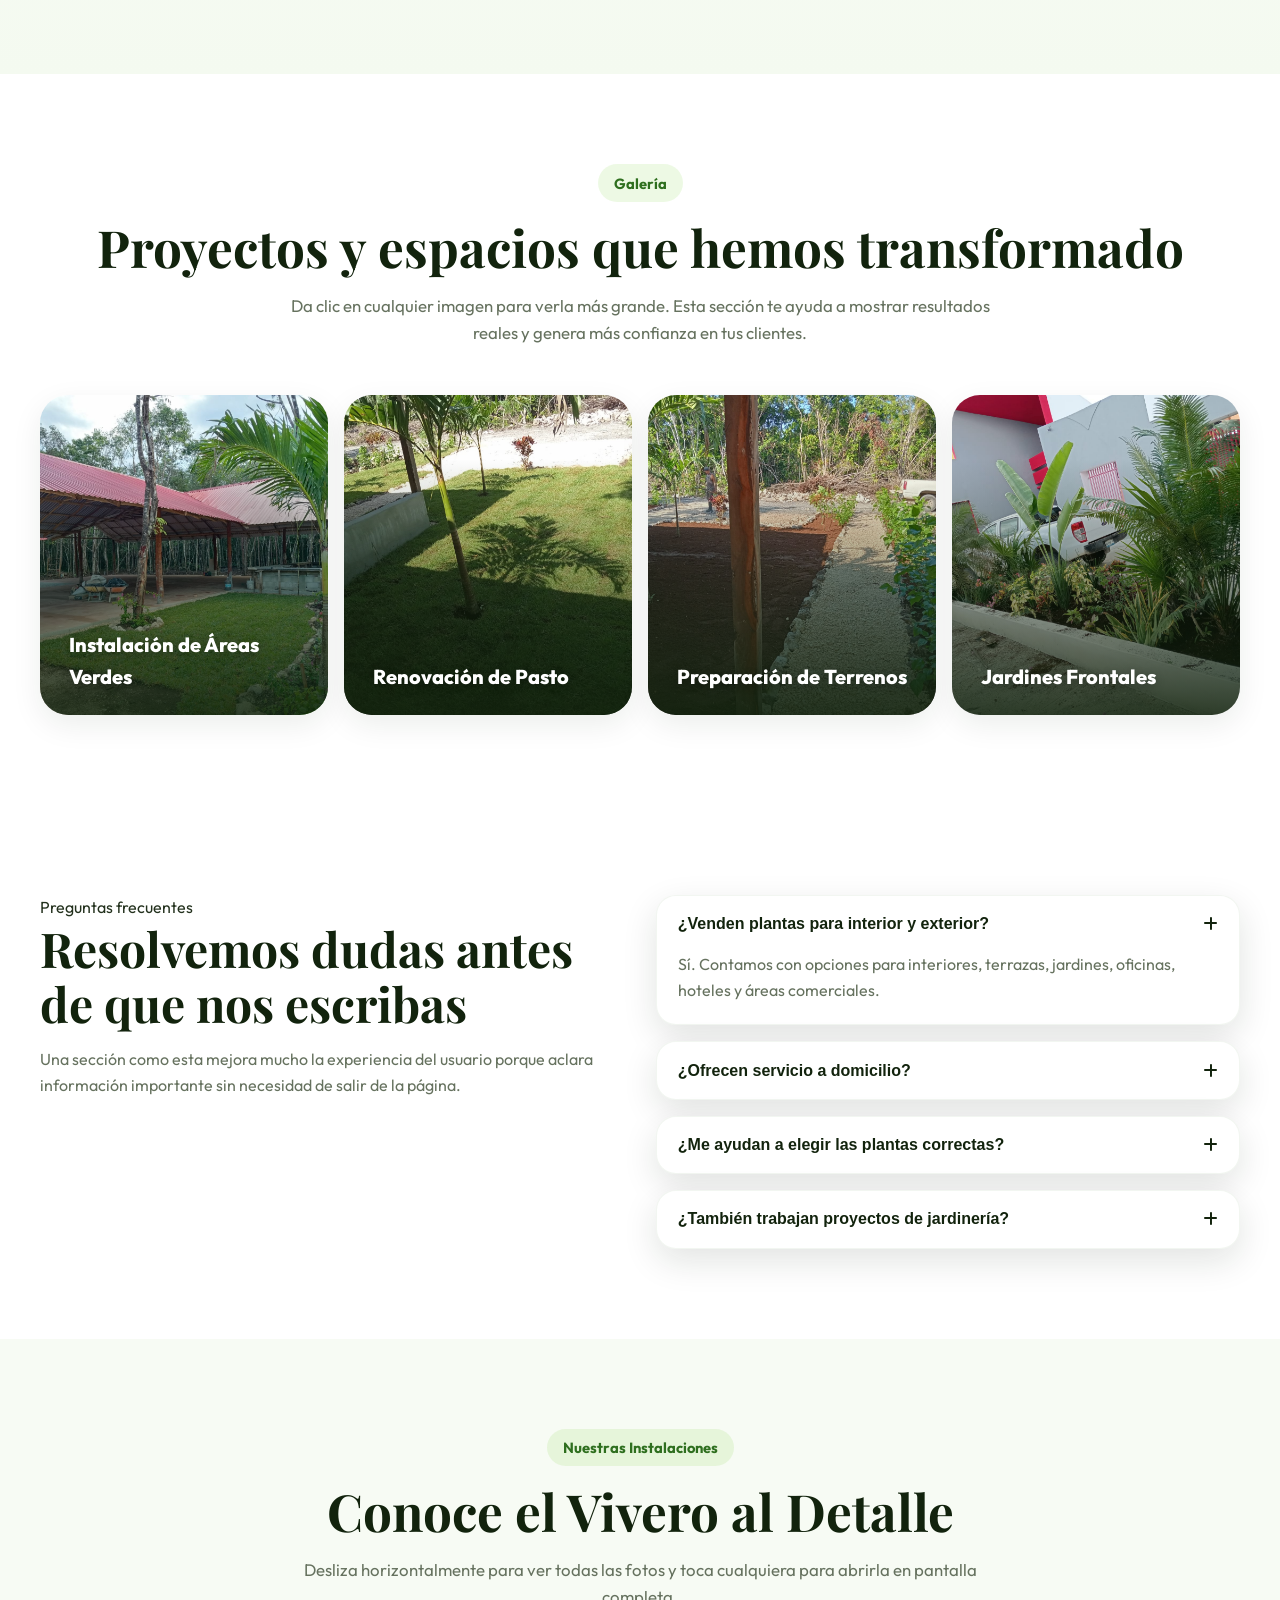
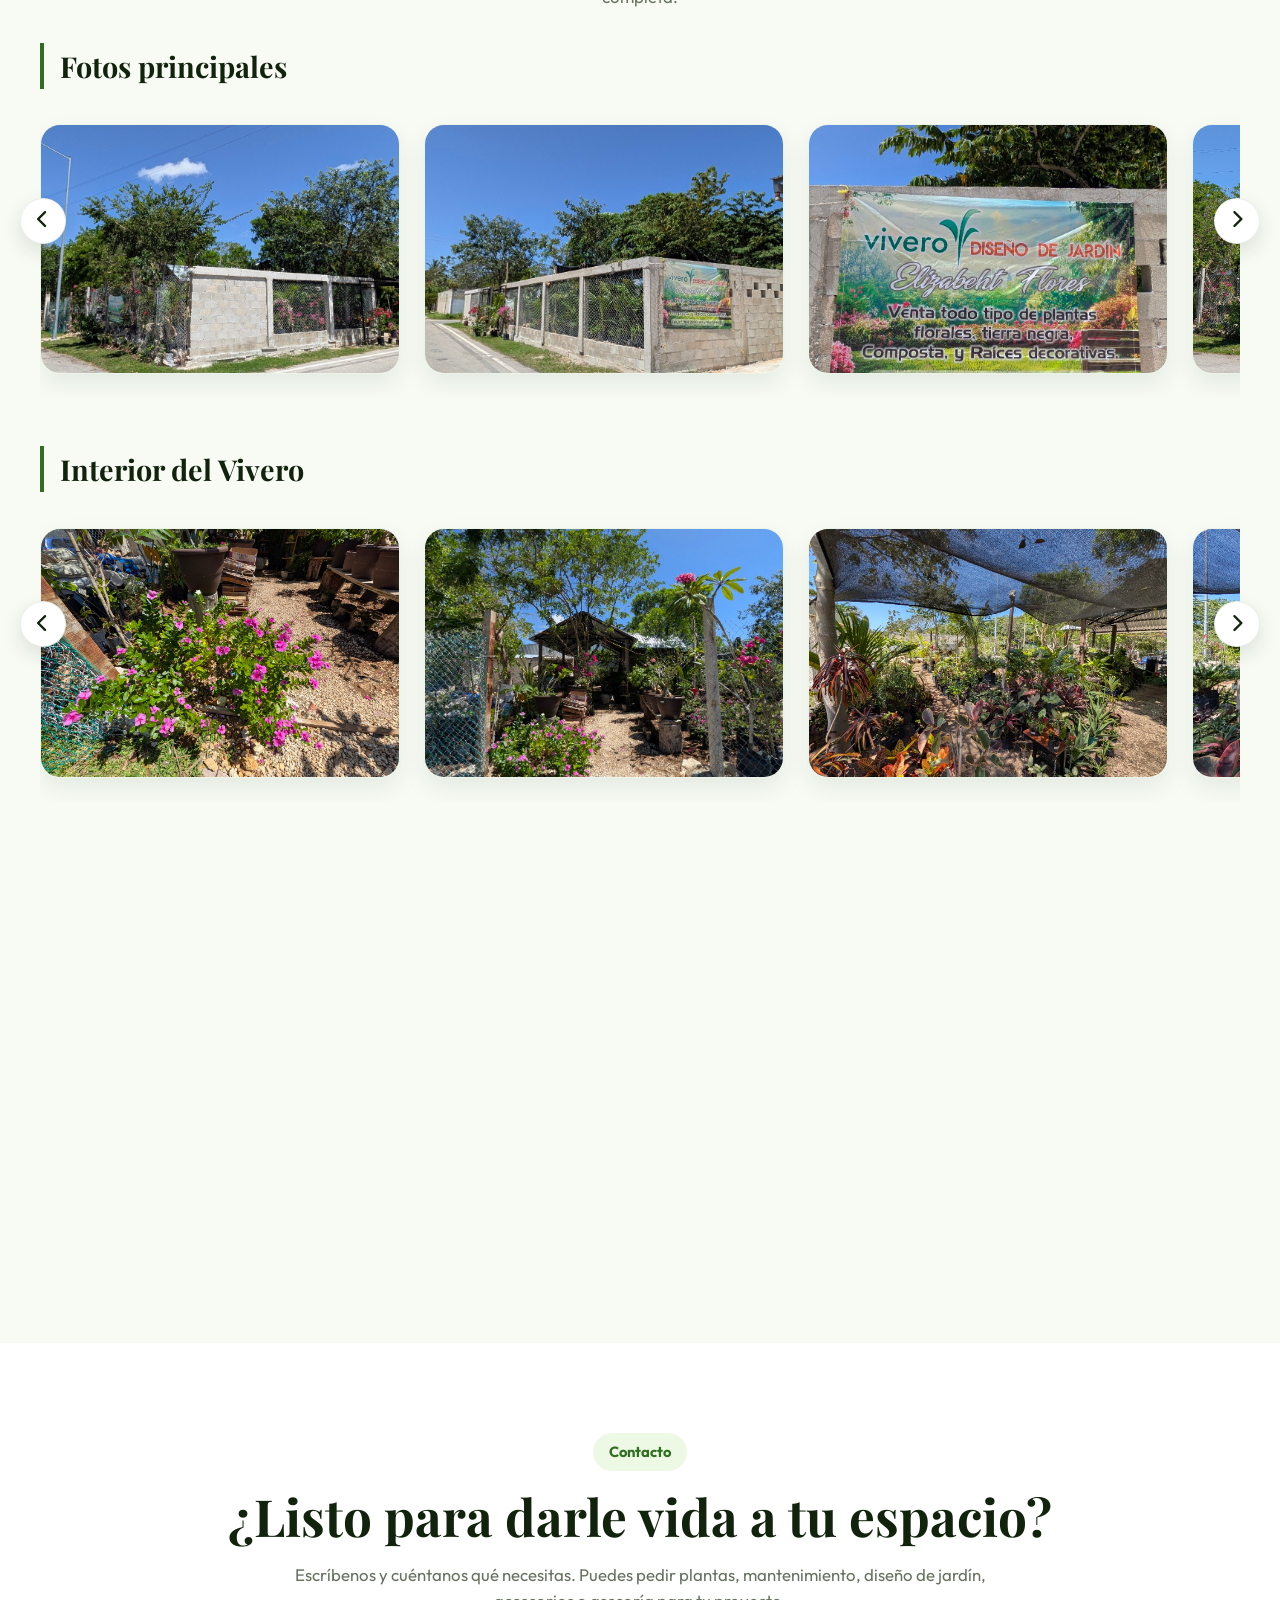
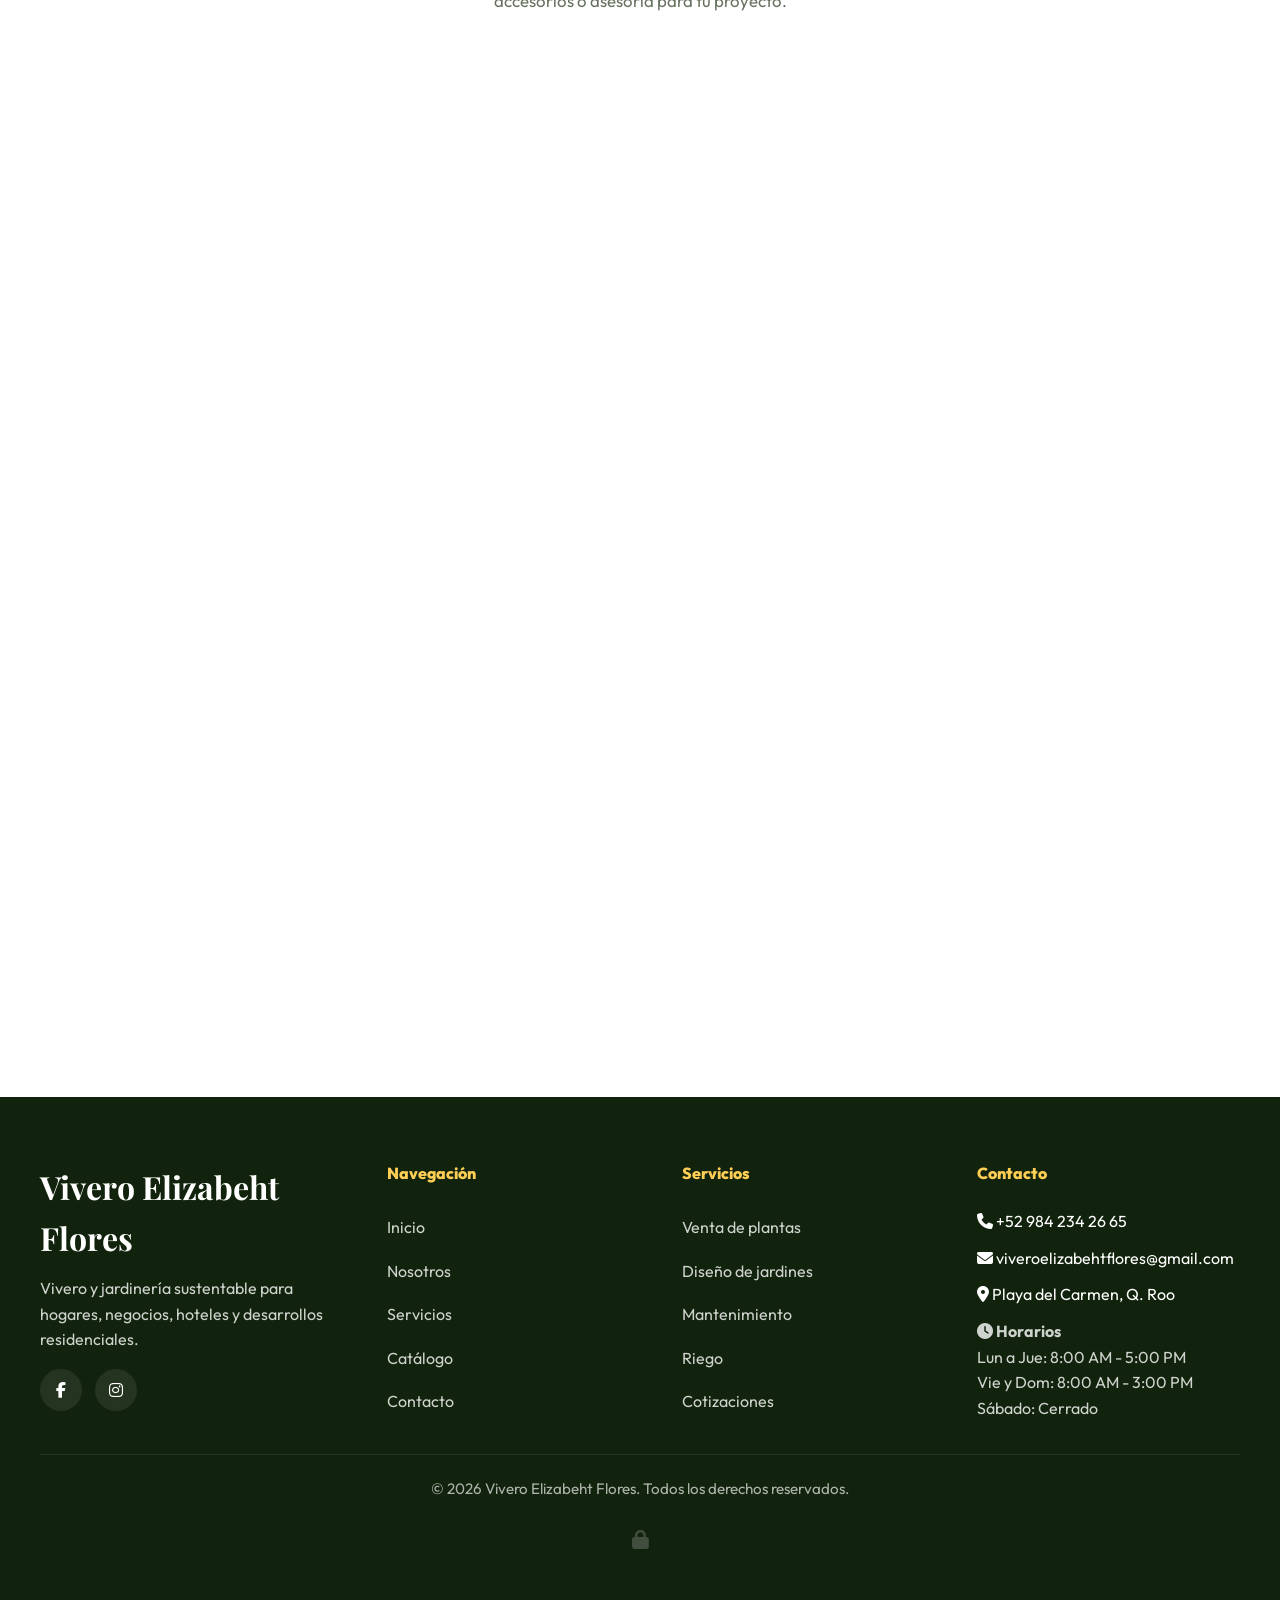
==== commit 4ee67bab: "content: actualizar numero de contacto a +52 984 234 26 65 en toda la pagina" ====
--- a/index.html
+++ b/index.html
@@ -37,7 +37,7 @@
     </div>
 
     <a
-      href="https://wa.me/529842047672?text=Hola,%20quiero%20informaci%C3%B3n%20sobre%20sus%20plantas%20y%20servicios"
+      href="https://wa.me/529842342665?text=Hola,%20quiero%20informaci%C3%B3n%20sobre%20sus%20plantas%20y%20servicios"
       class="btn-whatsapp"
       target="_blank"
       aria-label="Contactar por WhatsApp"
@@ -151,14 +151,14 @@
           </a>
 
           <a
-            href="https://wa.me/529842047672"
+            href="https://wa.me/529842342665"
             target="_blank"
             class="quick-item quick-link-card"
           >
             <i class="fas fa-phone"></i>
             <div class="quick-text">
               <h4>Teléfono / WhatsApp</h4>
-              <p>+52 984 204 76 72</p>
+              <p>+52 984 234 26 65</p>
             </div>
           </a>
 
@@ -650,8 +650,8 @@
             <div class="contact-info-grid">
               <div class="contact-info-card">
                 <strong>WhatsApp</strong>
-                <a href="https://wa.me/529842047672" target="_blank"
-                  >+52 984 204 76 72</a
+                <a href="https://wa.me/529842342665" target="_blank"
+                  >+52 984 234 26 65</a
                 >
               </div>
 
@@ -803,12 +803,12 @@
             <div class="footer-title">Contacto</div>
 
             <a
-              href="https://wa.me/529842047672"
+              href="https://wa.me/529842342665"
               target="_blank"
               class="footer-contact-link"
             >
               <i class="fas fa-phone"></i>
-              <span>+52 984 204 76 72</span>
+              <span>+52 984 234 26 65</span>
             </a>
 
             <a
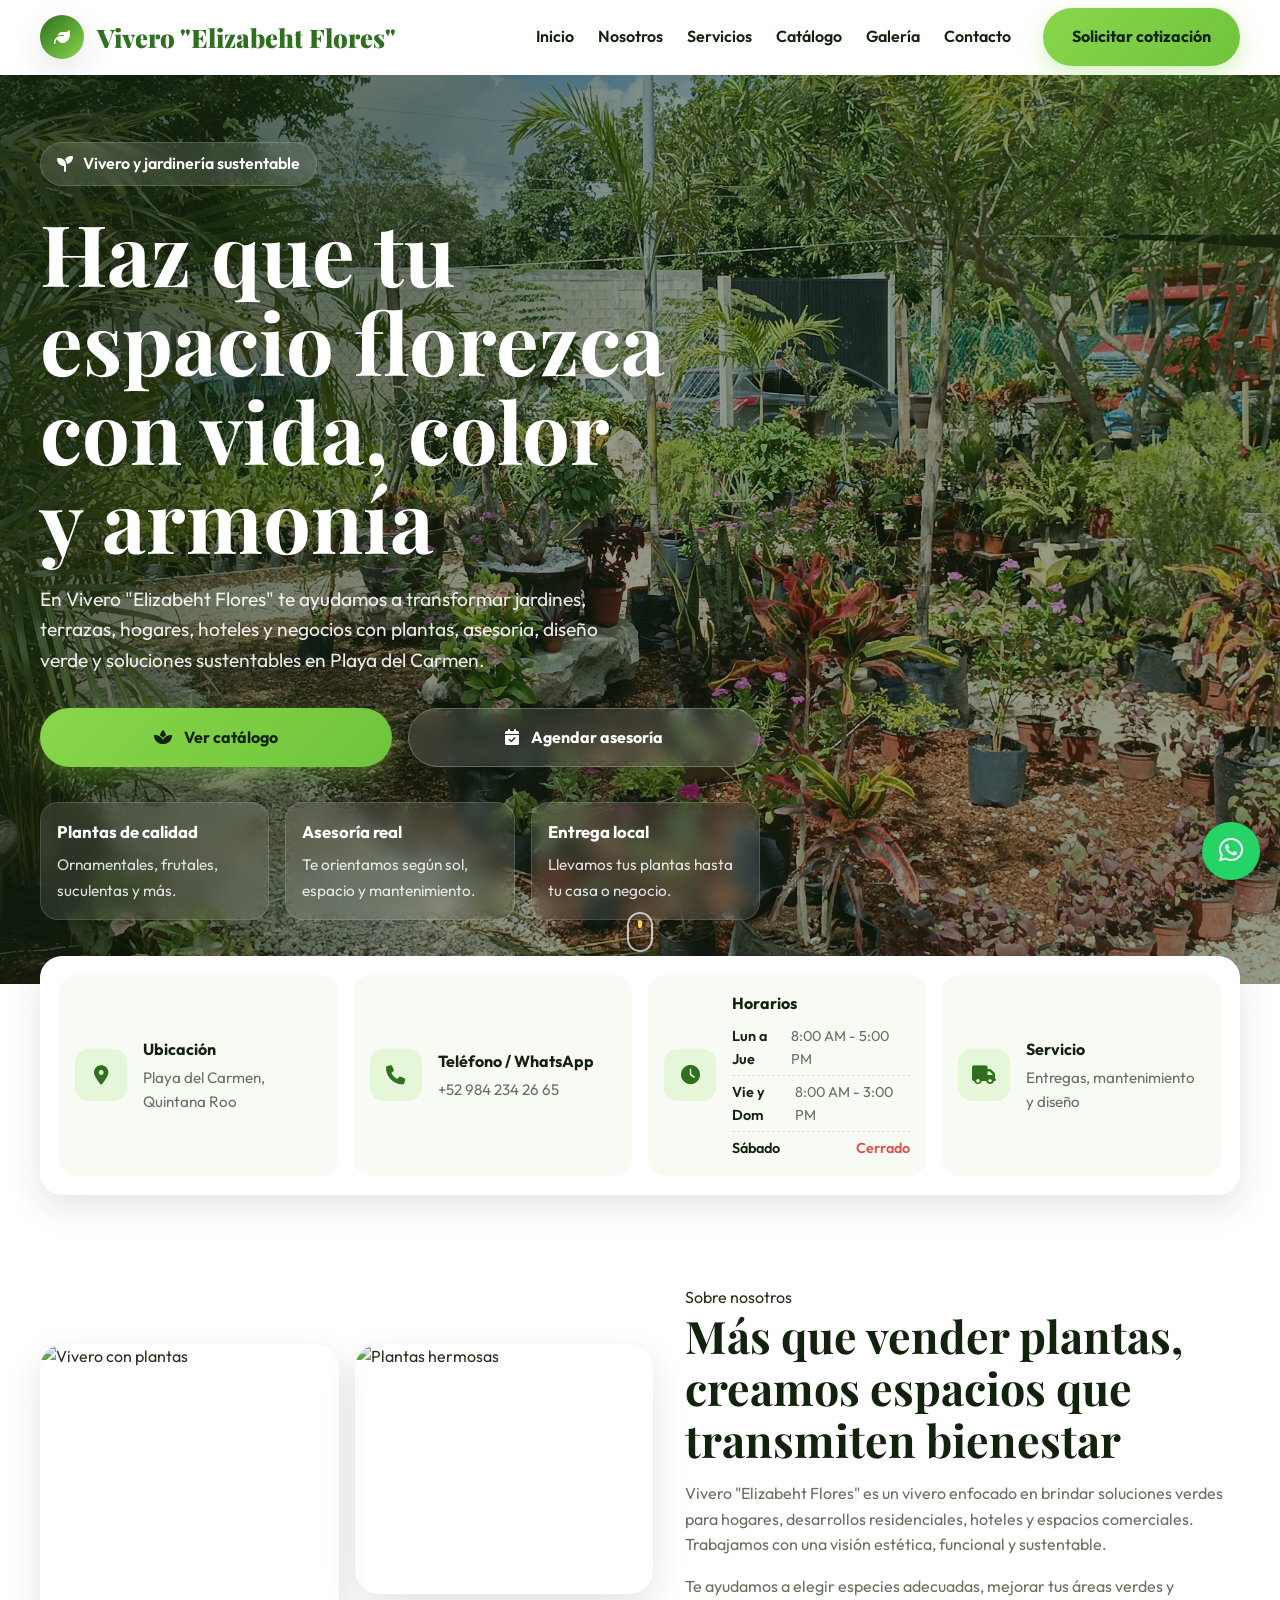
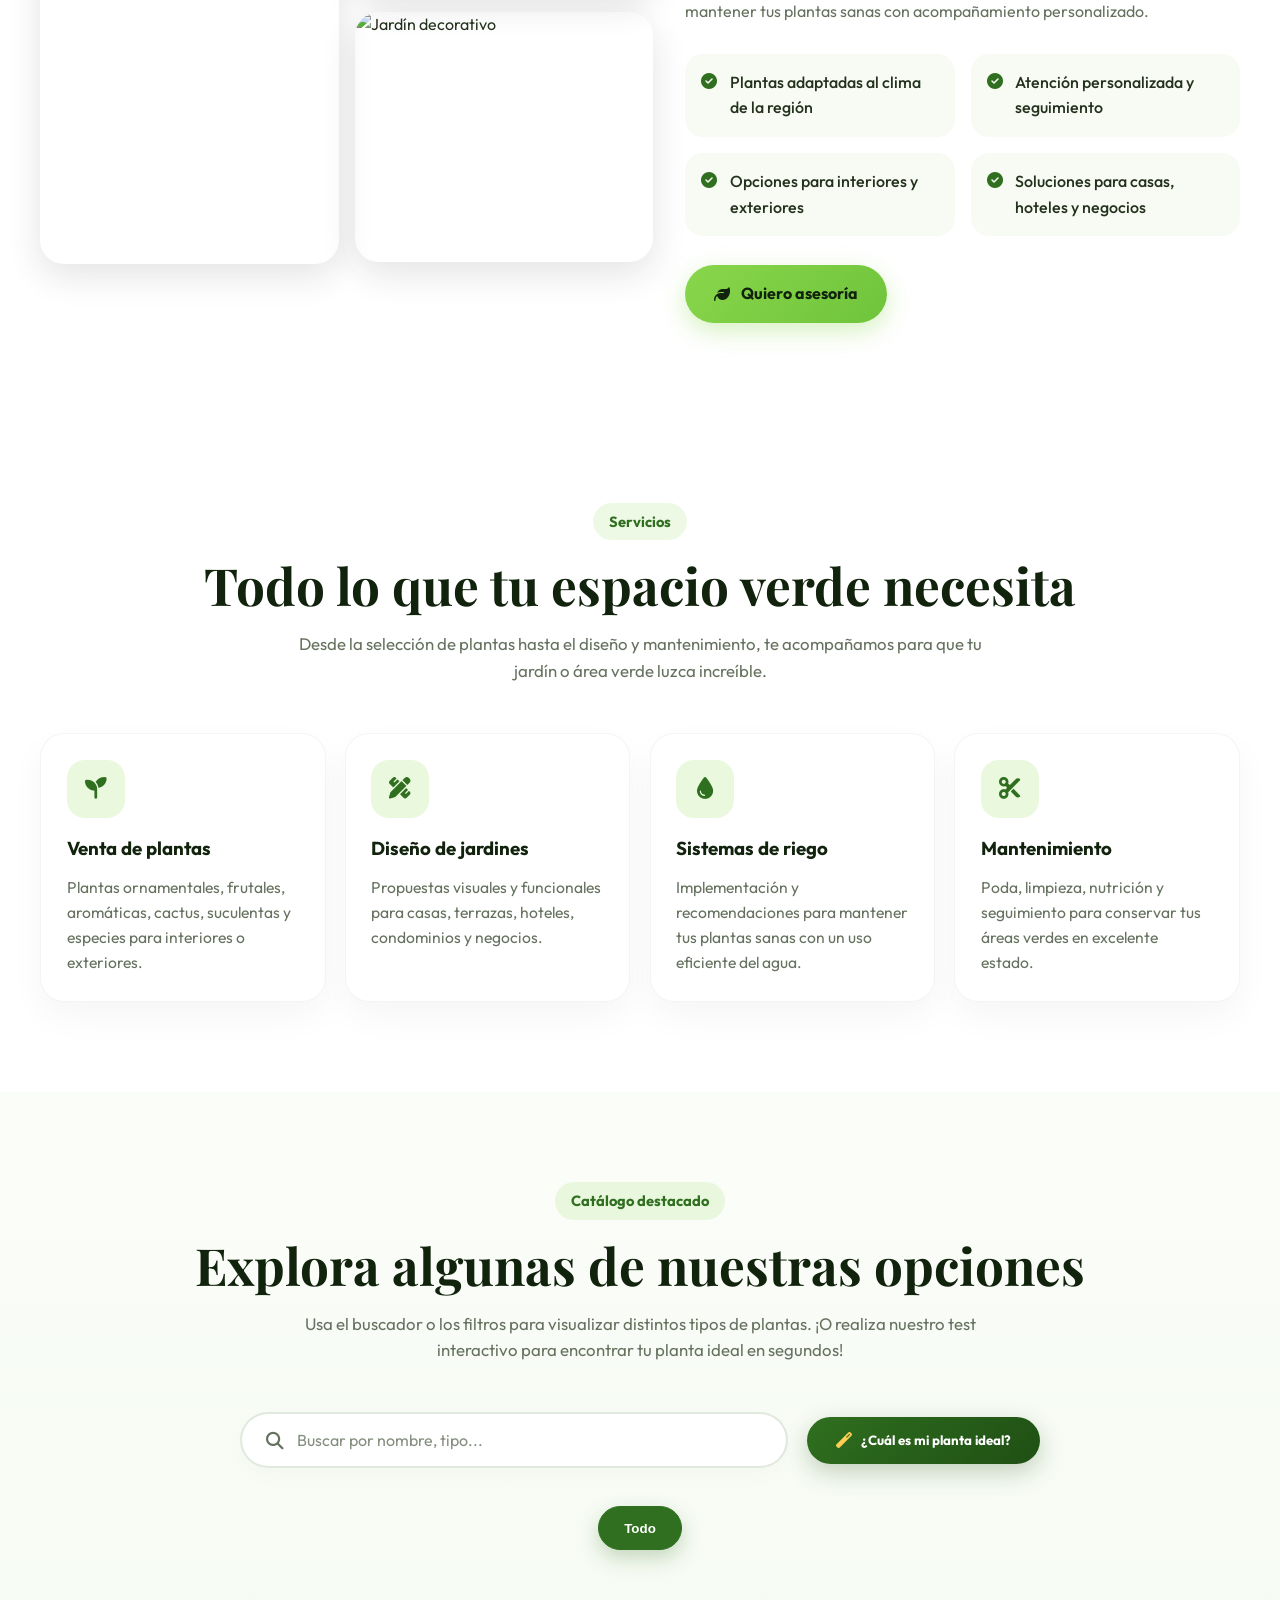
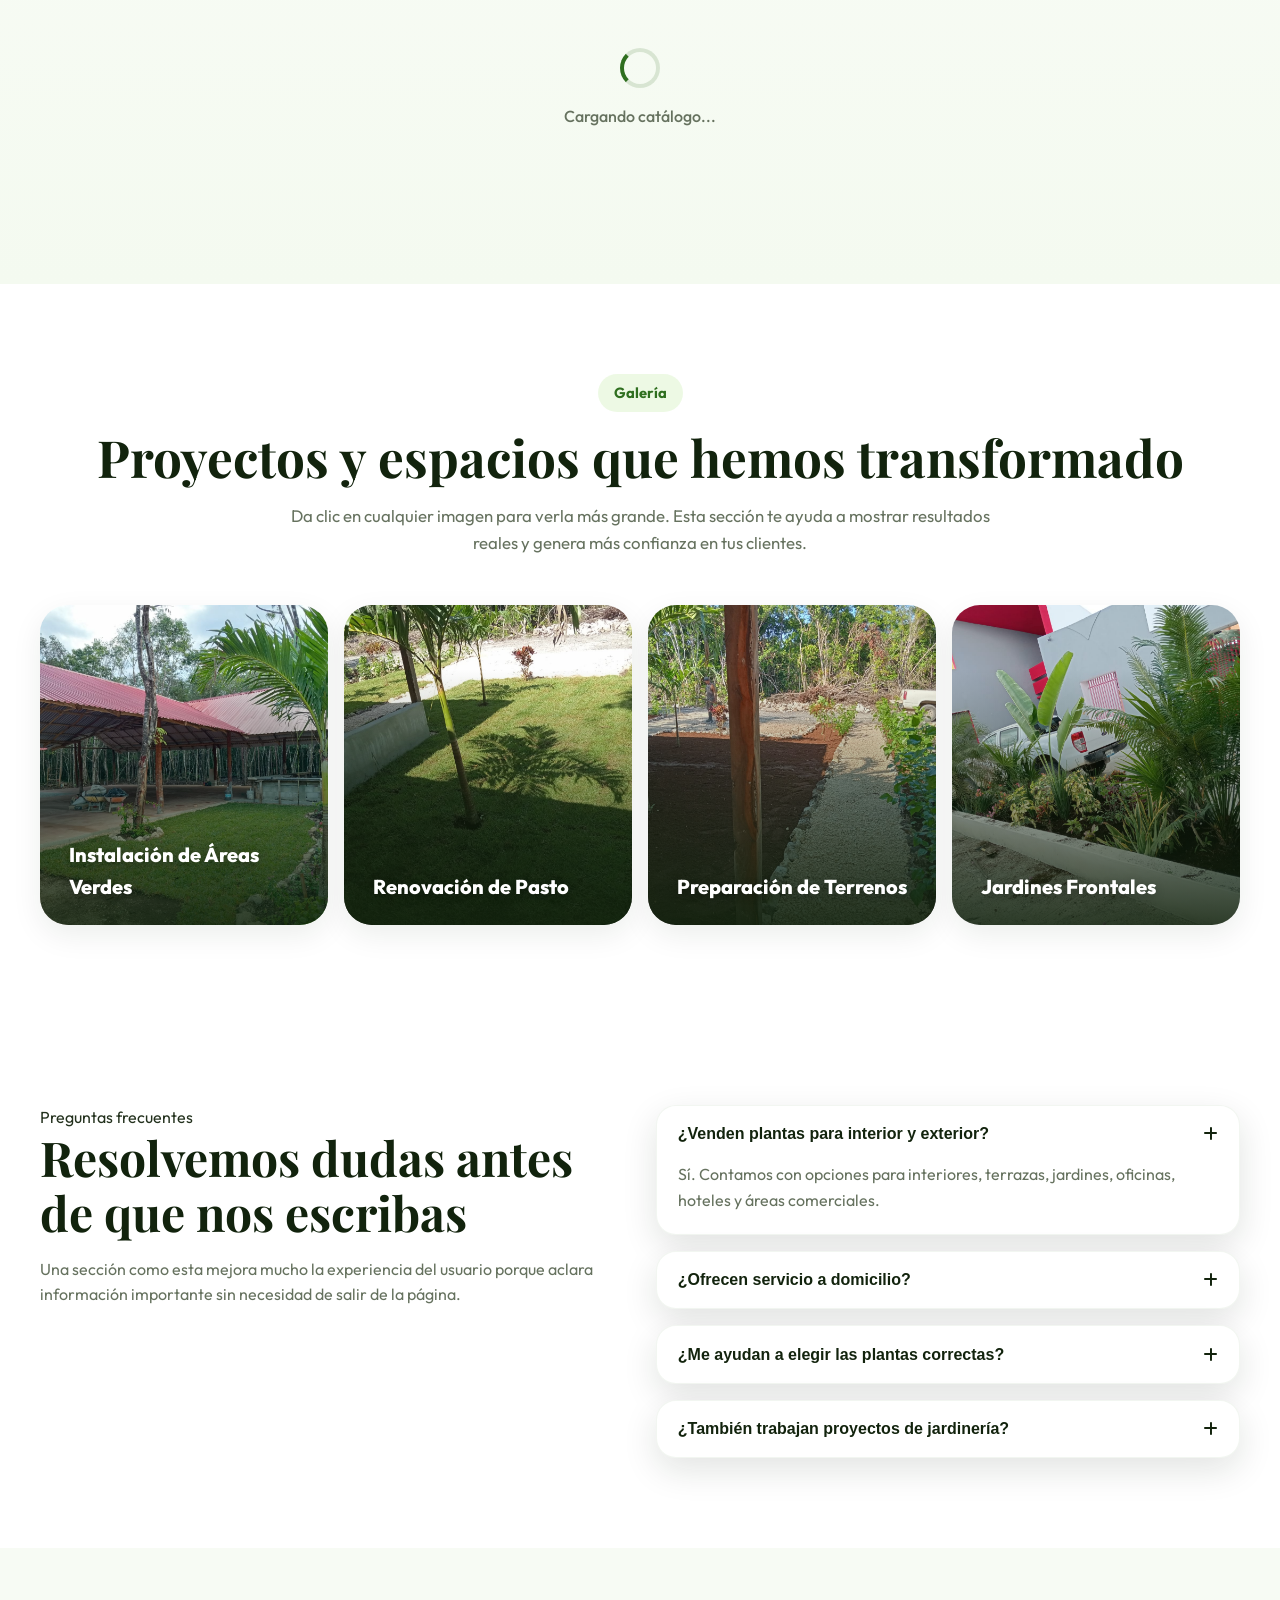
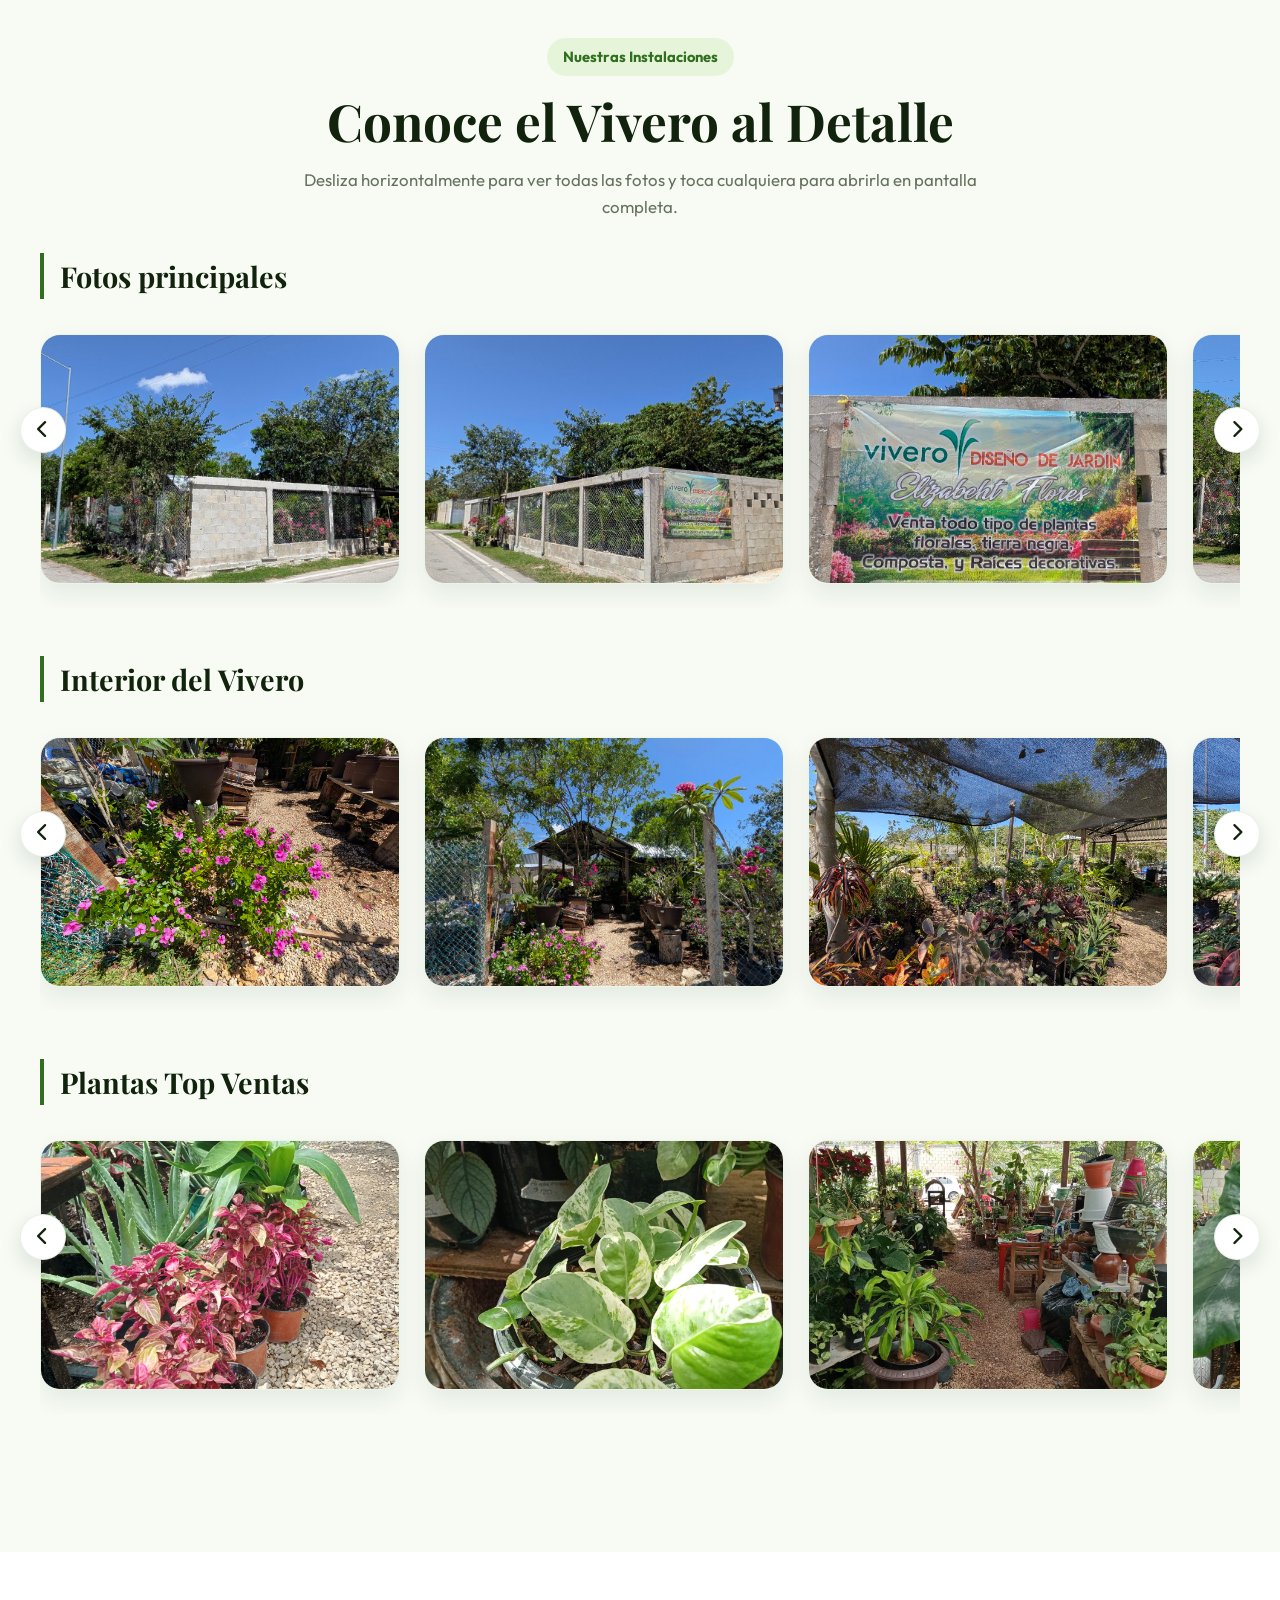
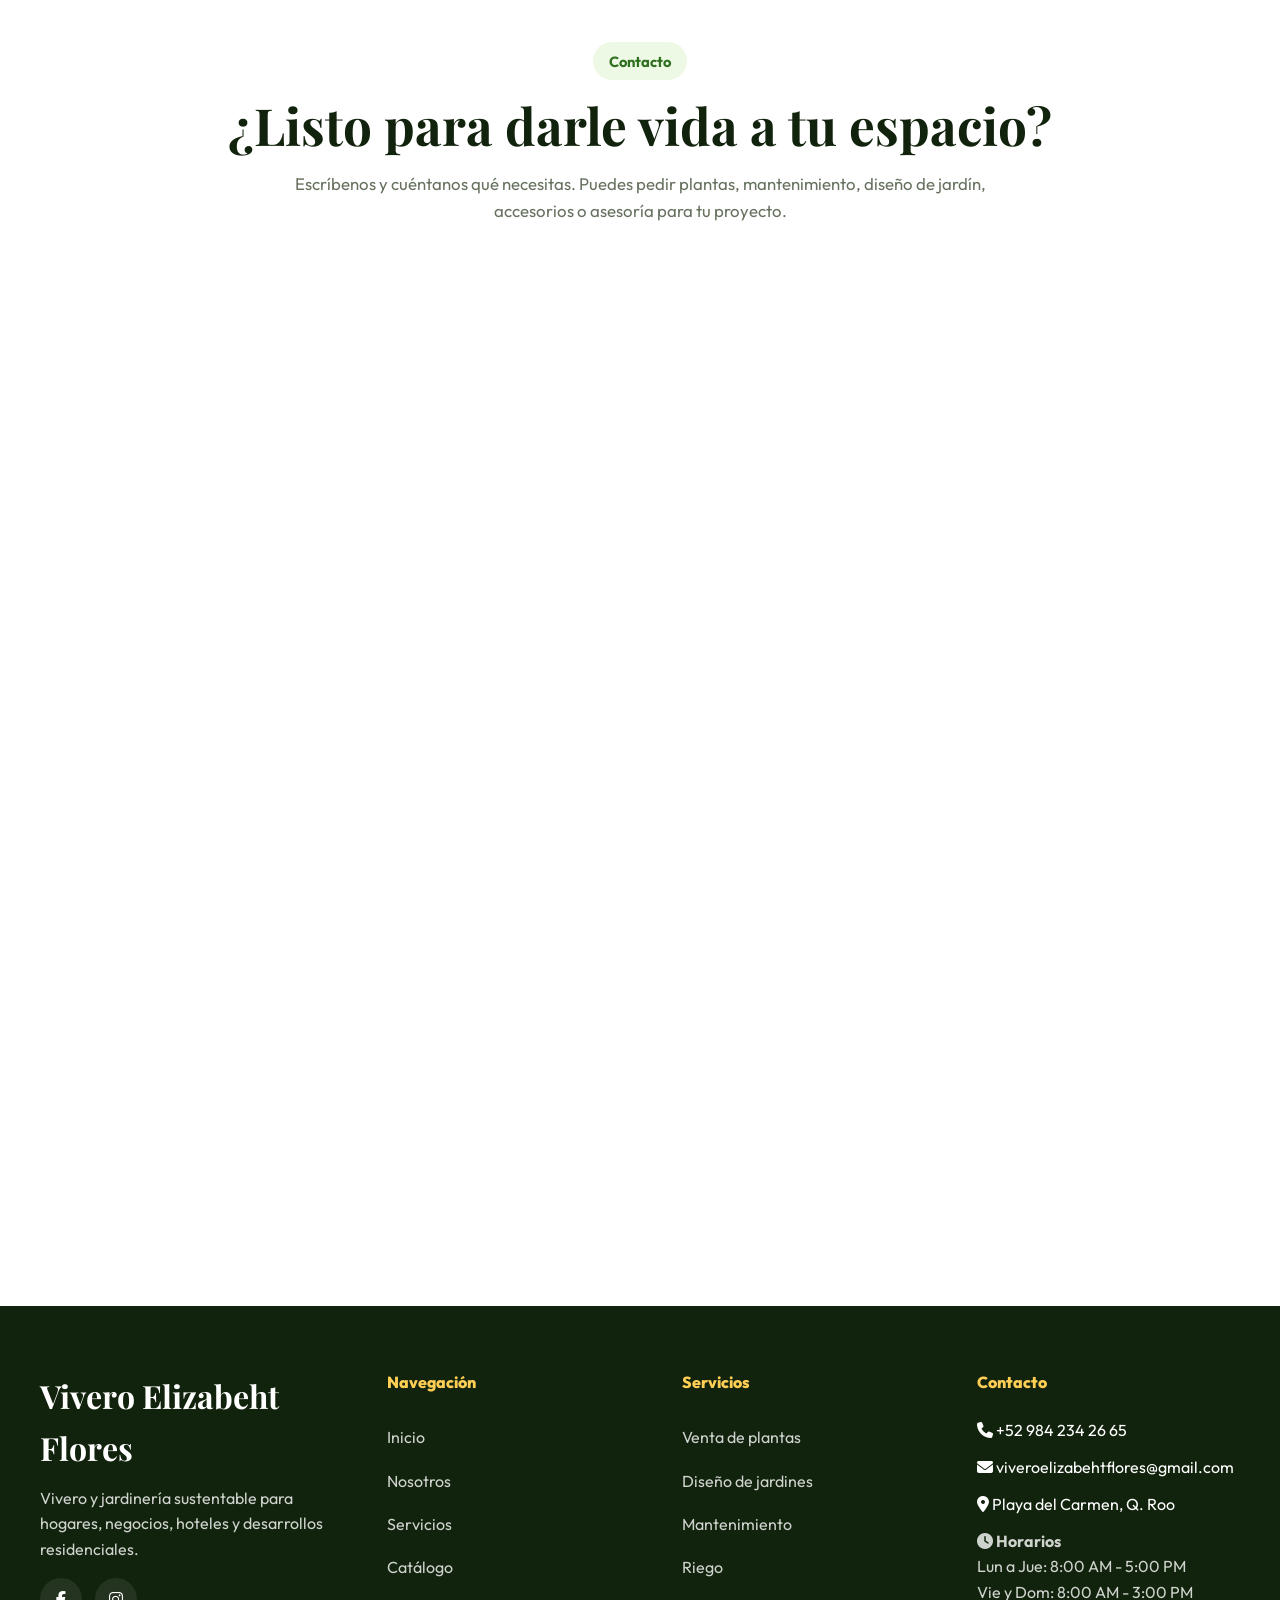
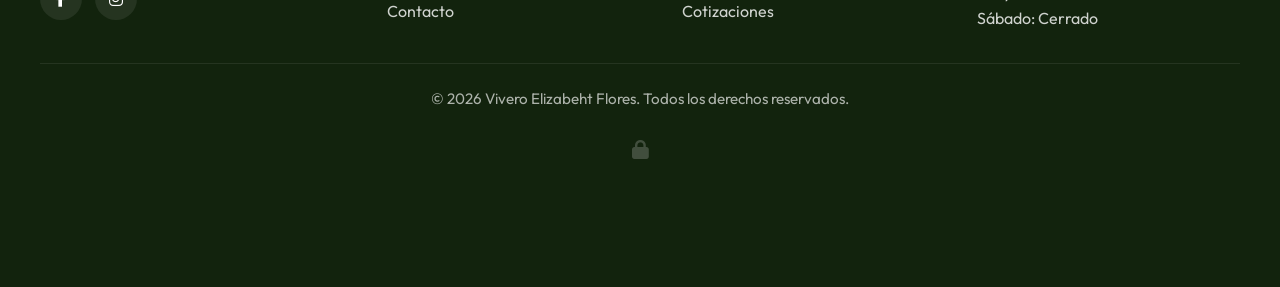
==== commit 20deef71: "feat: agregar spinner de carga en catalogo publico e imagen de respaldo (placeholder) por defecto" ====
--- a/index.html
+++ b/index.html
@@ -343,7 +343,11 @@
         </div>
 
         <div class="catalog-grid" id="catalogGrid">
-          <!-- Las plantas dinámicas se inyectarán aquí desde Firebase/ImgBB -->
+          <!-- Spinner de carga inicial -->
+          <div class="spinner-container" id="loadingCatalog" style="grid-column: 1 / -1; display: flex; flex-direction: column; align-items: center; justify-content: center; padding: 4rem 0;">
+            <div class="modern-spinner"></div>
+            <p style="font-weight: 500; font-family: inherit;">Cargando catálogo...</p>
+          </div>
         </div>
 
         <!-- Botón Cargar Más -->
--- a/css/styles.css
+++ b/css/styles.css
@@ -2553,4 +2553,29 @@
       .lightbox.show .lightbox-content {
         transform: scale(1);
         opacity: 1;
+      }
+
+      /* Spinner de carga del catálogo */
+      .spinner-container {
+        display: flex;
+        flex-direction: column;
+        align-items: center;
+        justify-content: center;
+        padding: 3rem 0;
+        color: var(--muted);
+      }
+
+      .modern-spinner {
+        width: 40px;
+        height: 40px;
+        border: 4px solid rgba(47, 111, 31, 0.15);
+        border-left-color: var(--primary);
+        border-radius: 50%;
+        animation: spin 1s linear infinite;
+        margin-bottom: 1rem;
+      }
+
+      @keyframes spin {
+        0% { transform: rotate(0deg); }
+        100% { transform: rotate(360deg); }
       }
